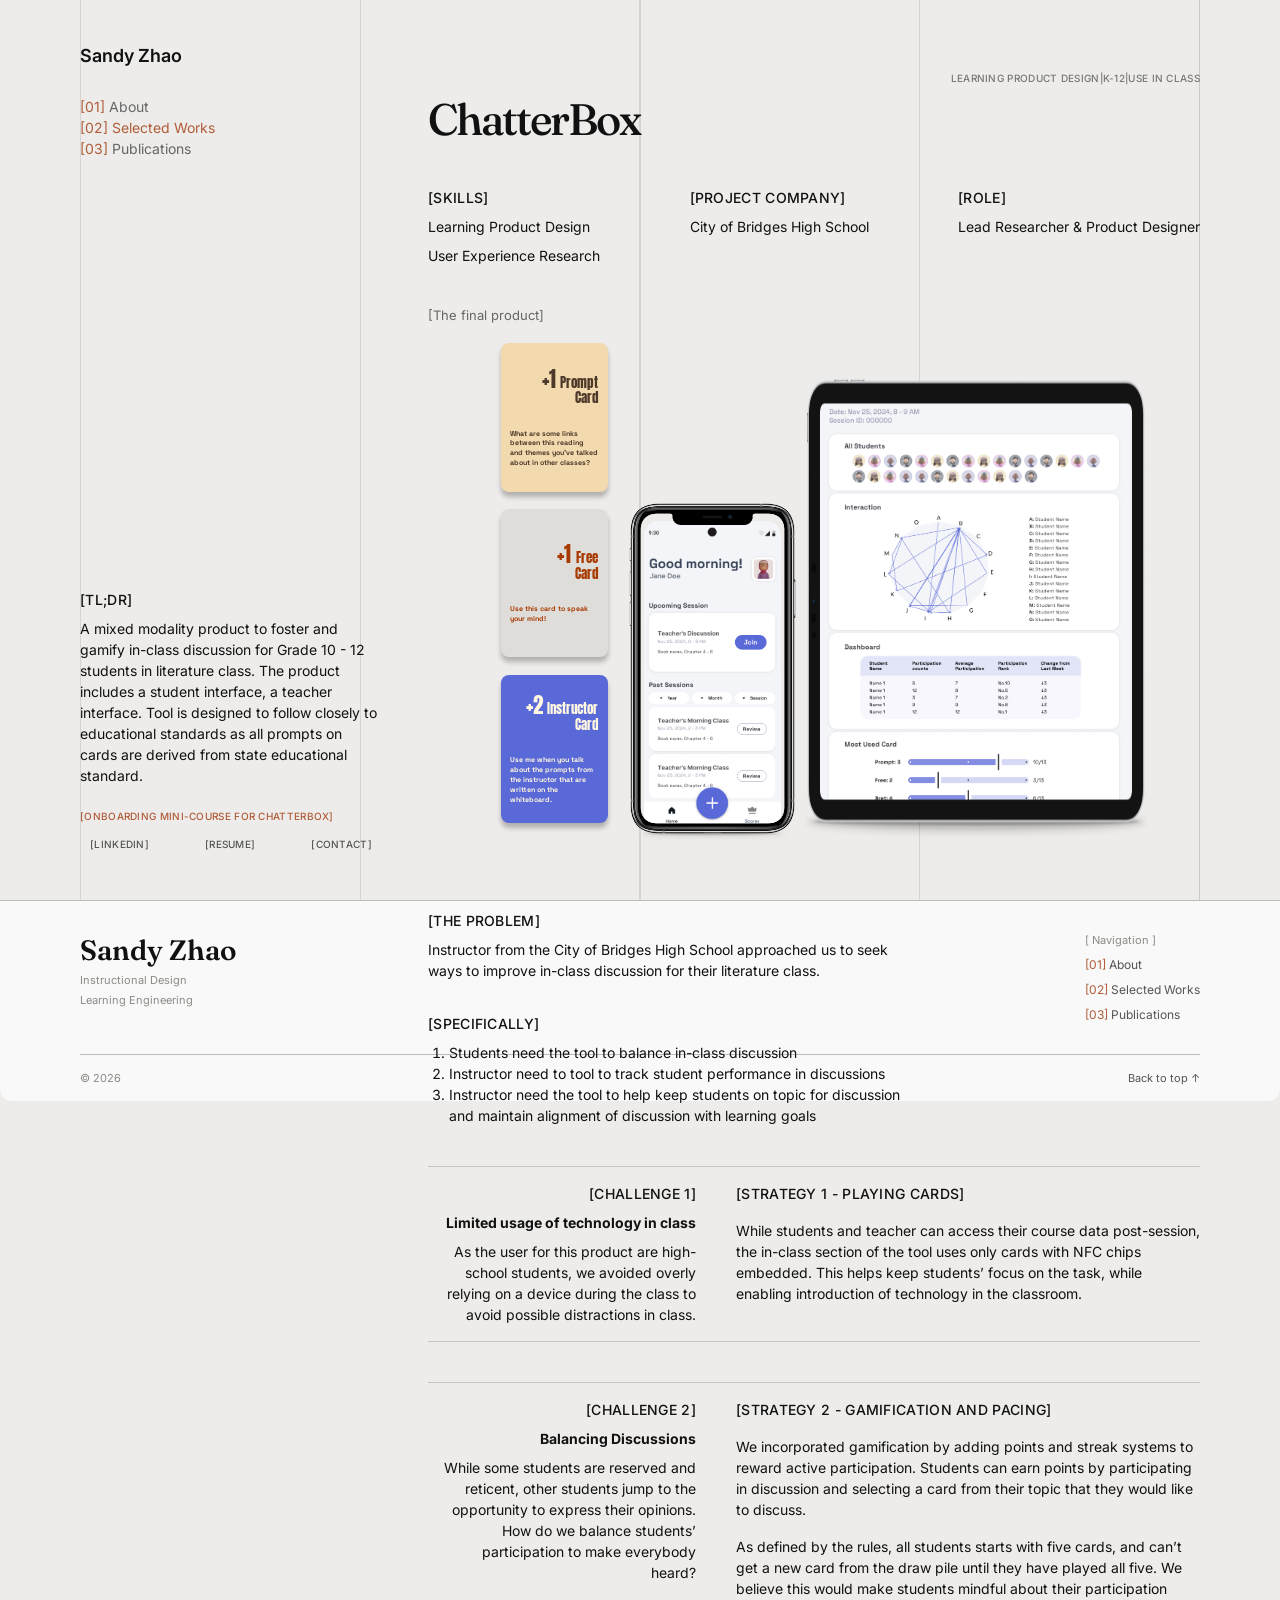
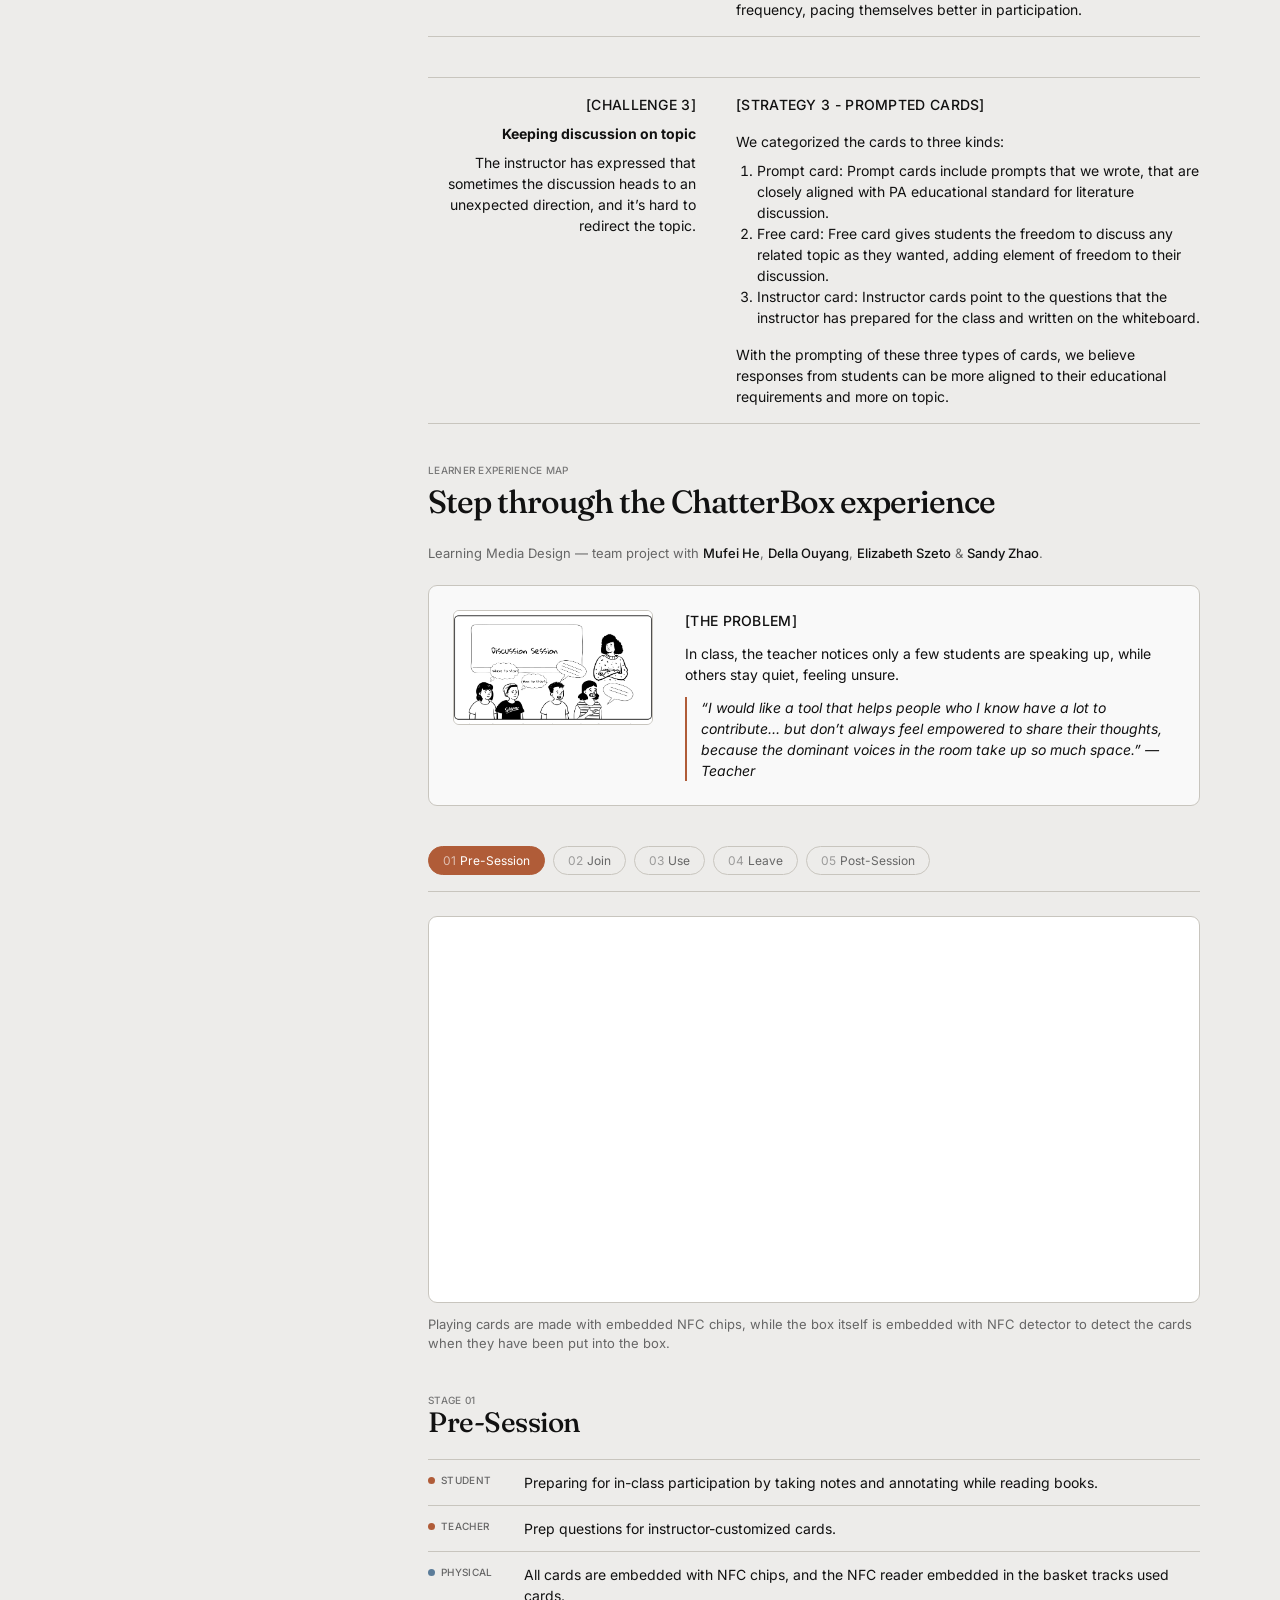
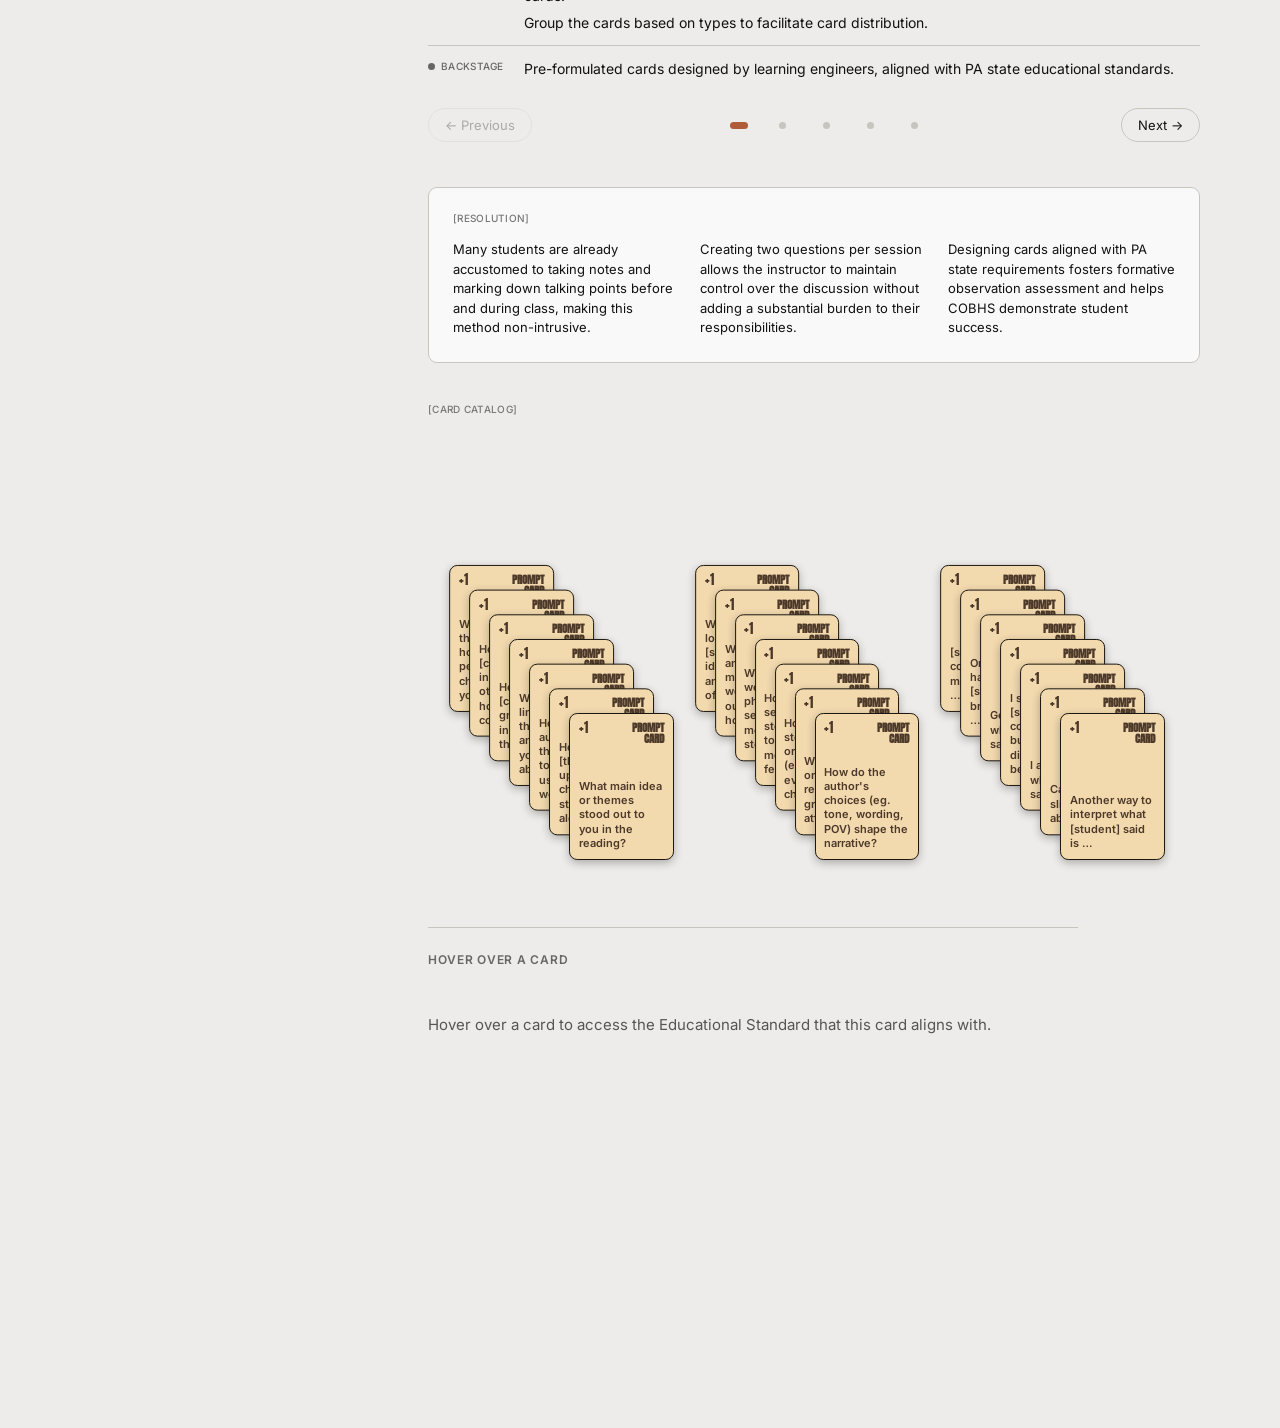
==== chatterbox.html @ 10c40eb4 "Add sticky reveal footer, before/after review tool compare, and interactive quiz cards Roll up this " ====
<!DOCTYPE html>
<html lang="en">
<head>
<meta charset="UTF-8">
<meta name="viewport" content="width=device-width, initial-scale=1.0">
<title>ChatterBox — Sandy Zhao</title>
<meta name="description" content="Case study: a mixed modality product to foster and gamify in-class discussion for Grade 10-12 literature students.">
<link rel="preconnect" href="https://fonts.googleapis.com">
<link rel="preconnect" href="https://fonts.gstatic.com" crossorigin>
<link href="https://fonts.googleapis.com/css2?family=Anton&family=Fraunces:opsz,wght@9..144,400;9..144,500;9..144,600&family=Inter:wght@400;500;600;700&family=Space+Grotesk:wght@400;700&display=swap" rel="stylesheet">
<link rel="stylesheet" href="styles.css">
</head>
<body>

<div class="grid-lines" aria-hidden="true"></div>

<div class="page">

  <aside class="sidebar">
    <div class="sidebar-top">
      <p class="name"><a href="index.html" style="color:inherit;">Sandy Zhao</a></p>

      <nav class="side-nav" aria-label="Section navigation">
        <a href="index.html#about"><span class="idx">[01]</span> About</a>
        <a href="index.html#work" class="active"><span class="idx">[02]</span> Selected Works</a>
        <a href="index.html#publications"><span class="idx">[03]</span> Publications</a>
      </nav>
    </div>

    <div class="sidebar-placeholder" aria-hidden="true"></div>

    <div class="sidebar-brief">
      <div class="tldr">
        <p class="micro-label">[TL;DR]</p>
        <p>A mixed modality product to foster and gamify in-class discussion for Grade 10 - 12 students in literature class. The product includes a student interface, a teacher interface. Tool is designed to follow closely to educational standards as all prompts on cards are derived from state educational standard.</p>
      </div>

      <a class="mini-course-link" href="#">[Onboarding Mini-Course for ChatterBox]</a>

      <div class="preview-links">
        <a href="#" target="_blank" rel="noopener">[LinkedIn]</a>
        <a href="#" target="_blank" rel="noopener">[Resume]</a>
        <a href="mailto:sandyzhao.work@gmail.com">[Contact]</a>
      </div>
    </div>
  </aside>

  <main class="content">

    <div class="case-title-block">
      <p class="case-eyebrow">Learning Product Design|K-12|Use in class</p>
      <h1 class="case-title">ChatterBox</h1>
    </div>

    <div class="case-meta-row">
      <div class="case-meta-item">
        <p class="micro-label">[Skills]</p>
        <p>Learning Product Design</p>
        <p>User Experience Research</p>
      </div>
      <div class="case-meta-item">
        <p class="micro-label">[Project Company]</p>
        <p>City of Bridges High School</p>
      </div>
      <div class="case-meta-item">
        <p class="micro-label">[Role]</p>
        <p>Lead Researcher &amp; Product Designer</p>
      </div>
    </div>

    <div class="glance">
      <p class="glance-label cb-final-label">[The final product]</p>

      <div class="cb-showcase">
        <div class="cb-card prompt">
          <div class="cb-card-head">
            <span class="cb-card-plus">+1</span>
            <span class="cb-card-label">Prompt<br>Card</span>
          </div>
          <p class="cb-card-body">What are some links between this reading and themes you&rsquo;ve talked about in other classes?</p>
        </div>

        <div class="cb-card free">
          <div class="cb-card-head">
            <span class="cb-card-plus">+1</span>
            <span class="cb-card-label">Free<br>Card</span>
          </div>
          <p class="cb-card-body">Use this card to speak your mind!</p>
        </div>

        <div class="cb-device cb-phone">
          <div class="cb-screen">
            <img src="assets/chatterbox/phone-screen.png" alt="ChatterBox student app screen showing a good morning greeting, an upcoming session card, and past sessions.">
          </div>
          <img class="cb-frame" src="assets/chatterbox/phone-frame.png" alt="">
        </div>

        <div class="cb-device cb-ipad">
          <div class="cb-screen">
            <img src="assets/chatterbox/ipad-screen.png" alt="ChatterBox teacher dashboard showing a discussion session with student interaction graph and participation table.">
          </div>
          <img class="cb-frame" src="assets/chatterbox/ipad-frame.png" alt="">
        </div>

        <div class="cb-card instructor">
          <div class="cb-card-head">
            <span class="cb-card-plus">+2</span>
            <span class="cb-card-label">Instructor<br>Card</span>
          </div>
          <p class="cb-card-body">Use me when you talk about the prompts from the instructor that are written on the whiteboard.</p>
        </div>
      </div>
    </div>

    <div class="cb-problem-row">
      <div class="cb-problem-col">
        <p class="micro-label">[The Problem]</p>
        <p>Instructor from the City of Bridges High School approached us to seek ways to improve in-class discussion for their literature class.</p>
      </div>
      <div class="cb-problem-col">
        <p class="micro-label">[Specifically]</p>
        <ol>
          <li>Students need the tool to balance in-class discussion</li>
          <li>Instructor need to tool to track student performance in discussions</li>
          <li>Instructor need the tool to help keep students on topic for discussion and maintain alignment of discussion with learning goals</li>
        </ol>
      </div>
    </div>

    <div class="cb-row">
      <div class="challenge-col">
        <p class="micro-label">[Challenge 1]</p>
        <p><strong>Limited usage of technology in class</strong></p>
        <p>As the user for this product are high-school students, we avoided overly relying on a device during the class to avoid possible distractions in class.</p>
      </div>
      <div class="strategy-col">
        <p class="micro-label">[Strategy 1 - Playing Cards]</p>
        <p>While students and teacher can access their course data post-session, the in-class section of the tool uses only cards with NFC chips embedded. This helps keep students&rsquo; focus on the task, while enabling introduction of technology in the classroom.</p>
      </div>
    </div>

    <div class="cb-row">
      <div class="challenge-col">
        <p class="micro-label">[Challenge 2]</p>
        <p><strong>Balancing Discussions</strong></p>
        <p>While some students are reserved and reticent, other students jump to the opportunity to express their opinions. How do we balance students&rsquo; participation to make everybody heard?</p>
      </div>
      <div class="strategy-col">
        <p class="micro-label">[Strategy 2 - Gamification and Pacing]</p>
        <p>We incorporated gamification by adding points and streak systems to reward active participation. Students can earn points by participating in discussion and selecting a card from their topic that they would like to discuss.</p>
        <p>As defined by the rules, all students starts with five cards, and can&rsquo;t get a new card from the draw pile until they have played all five. We believe this would make students mindful about their participation frequency, pacing themselves better in participation.</p>
      </div>
    </div>

    <div class="cb-row">
      <div class="challenge-col">
        <p class="micro-label">[Challenge 3]</p>
        <p><strong>Keeping discussion on topic</strong></p>
        <p>The instructor has expressed that sometimes the discussion heads to an unexpected direction, and it&rsquo;s hard to redirect the topic.</p>
      </div>
      <div class="strategy-col">
        <p class="micro-label">[Strategy 3 - Prompted cards]</p>
        <p>We categorized the cards to three kinds:</p>
        <ol style="margin:0 0 8px; padding:0; list-style:decimal; font-size:14px; line-height:1.5;">
          <li style="margin-left:21px;">Prompt card: Prompt cards include prompts that we wrote, that are closely aligned with PA educational standard for literature discussion.</li>
          <li style="margin-left:21px;">Free card: Free card gives students the freedom to discuss any related topic as they wanted, adding element of freedom to their discussion.</li>
          <li style="margin-left:21px;">Instructor card: Instructor cards point to the questions that the instructor has prepared for the class and written on the whiteboard.</li>
        </ol>
        <p>With the prompting of these three types of cards, we believe responses from students can be more aligned to their educational requirements and more on topic.</p>
      </div>
    </div>

    <div class="xm-section">
      <div class="xm-intro">
        <div>
          <p class="xm-scene-eyebrow">Learner Experience Map</p>
          <h2 style="margin:8px 0 0; font-family:'Fraunces', Georgia, serif; font-weight:500; font-size:32px; line-height:1.15; letter-spacing:-1px; color:var(--text-primary);">Step through the ChatterBox experience</h2>
        </div>
        <p class="xm-credit">Learning Media Design &mdash; team project with <strong>Mufei He</strong>, <strong>Della Ouyang</strong>, <strong>Elizabeth Szeto</strong> &amp; <strong>Sandy Zhao</strong>.</p>

        <div class="xm-problem">
          <img src="assets/chatterbox/experience-map/problem.png" alt="Sketch of a discussion session with three students, one quiet while two others talk over each other.">
          <div class="xm-problem-text">
            <p class="xm-scene-eyebrow">[The Problem]</p>
            <p>In class, the teacher notices only a few students are speaking up, while others stay quiet, feeling unsure.</p>
            <p class="xm-problem-quote">&ldquo;I would like a tool that helps people who I know have a lot to contribute&hellip; but don&rsquo;t always feel empowered to share their thoughts, because the dominant voices in the room take up so much space.&rdquo; &mdash; Teacher</p>
          </div>
        </div>
      </div>

      <div class="xm-stepper">
        <nav class="xm-stages" aria-label="Experience stages">
          <button type="button" class="xm-stage-btn active" data-target="pre-session"><span class="n">01</span>Pre-Session</button>
          <button type="button" class="xm-stage-btn" data-target="join"><span class="n">02</span>Join</button>
          <button type="button" class="xm-stage-btn" data-target="use"><span class="n">03</span>Use</button>
          <button type="button" class="xm-stage-btn" data-target="leave"><span class="n">04</span>Leave</button>
          <button type="button" class="xm-stage-btn" data-target="post-session"><span class="n">05</span>Post-Session</button>
        </nav>

        <div class="xm-scene-wrap">

          <!-- 01 Pre-Session -->
          <div class="xm-scene active" data-scene="pre-session">
            <div class="xm-scene-media">
              <video class="xm-video-sequence" width="1280" height="720" autoplay muted playsinline aria-label="Animation of the ChatterBox game box opening, followed by chips being placed on a card." data-sources="assets/chatterbox/game-box.mp4,assets/chatterbox/card-chips.mp4"></video>
              <p class="xm-scene-caption">Playing cards are made with embedded NFC chips, while the box itself is embedded with NFC detector to detect the cards when they have been put into the box.</p>
            </div>
            <div class="xm-scene-body">
              <div>
                <p class="xm-scene-eyebrow">Stage 01</p>
                <h2 class="xm-scene-title">Pre-Session</h2>
              </div>
              <div class="xm-lanes">
                <div class="xm-lane" data-lane="student">
                  <div class="xm-lane-tag"><span class="xm-lane-dot"></span><span>Student</span></div>
                  <div class="xm-lane-items"><p>Preparing for in-class participation by taking notes and annotating while reading books.</p></div>
                </div>
                <div class="xm-lane" data-lane="teacher">
                  <div class="xm-lane-tag"><span class="xm-lane-dot"></span><span>Teacher</span></div>
                  <div class="xm-lane-items"><p>Prep questions for instructor-customized cards.</p></div>
                </div>
                <div class="xm-lane" data-lane="physical">
                  <div class="xm-lane-tag"><span class="xm-lane-dot"></span><span>Physical</span></div>
                  <div class="xm-lane-items">
                    <p>All cards are embedded with NFC chips, and the NFC reader embedded in the basket tracks used cards.</p>
                    <p>Group the cards based on types to facilitate card distribution.</p>
                  </div>
                </div>
                <div class="xm-lane" data-lane="backstage">
                  <div class="xm-lane-tag"><span class="xm-lane-dot"></span><span>Backstage</span></div>
                  <div class="xm-lane-items"><p>Pre-formulated cards designed by learning engineers, aligned with PA state educational standards.</p></div>
                </div>
              </div>
            </div>
          </div>

          <!-- 02 Join -->
          <div class="xm-scene" data-scene="join">
            <div class="xm-scene-media">
              <video src="assets/chatterbox/phone-scan-2.mp4" width="1280" height="720" autoplay loop muted playsinline aria-label="A student scanning a QR code on their phone to claim a ChatterBox card."></video>
              <p class="xm-scene-caption">Students pick cards based on their interests.</p>
            </div>
            <div class="xm-scene-body">
              <div>
                <p class="xm-scene-eyebrow">Stage 02 &middot; During Session</p>
                <h2 class="xm-scene-title">Join</h2>
              </div>
              <div class="xm-lanes">
                <div class="xm-lane" data-lane="student">
                  <div class="xm-lane-tag"><span class="xm-lane-dot"></span><span>Student</span></div>
                  <div class="xm-lane-items">
                    <p>Students pick 5 cards based on preference + system recommendation.</p>
                    <p>Students scan QR codes to claim cards.</p>
                  </div>
                </div>
                <div class="xm-lane" data-lane="teacher">
                  <div class="xm-lane-tag"><span class="xm-lane-dot"></span><span>Teacher</span></div>
                  <div class="xm-lane-items"><p>Write out questions on the whiteboard.</p></div>
                </div>
                <div class="xm-lane" data-lane="physical">
                  <div class="xm-lane-tag"><span class="xm-lane-dot"></span><span>Physical</span></div>
                  <div class="xm-lane-items">
                    <p>Cards are linked with student profiles.</p>
                    <p>Questions displayed on the whiteboard.</p>
                  </div>
                </div>
                <div class="xm-lane" data-lane="digital">
                  <div class="xm-lane-tag"><span class="xm-lane-dot"></span><span>Digital</span></div>
                  <div class="xm-lane-items"><p>Students log into the system via the app.</p></div>
                </div>
                <div class="xm-lane" data-lane="backstage">
                  <div class="xm-lane-tag"><span class="xm-lane-dot"></span><span>Backstage</span></div>
                  <div class="xm-lane-items"><p>Match students with question cards to prepare for tracking students&rsquo; progress.</p></div>
                </div>
              </div>
            </div>
          </div>

          <!-- 03 Use -->
          <div class="xm-scene" data-scene="use">
            <div class="xm-scene-media">
              <video class="xm-video-sequence" width="1280" height="720" autoplay muted playsinline aria-label="Players holding ChatterBox cards, then a student drawing a new card from the deck." data-sources="assets/chatterbox/player-hands.mp4,assets/chatterbox/draw-card.mp4"></video>
              <p class="xm-scene-caption">Students use the cards to actively participate in discussions, sharing their ideas and engaging with classmates in meaningful conversation.</p>
            </div>
            <div class="xm-scene-body">
              <div>
                <p class="xm-scene-eyebrow">Stage 03 &middot; During Session</p>
                <h2 class="xm-scene-title">Use</h2>
              </div>
              <div class="xm-lanes">
                <div class="xm-lane" data-lane="student">
                  <div class="xm-lane-tag"><span class="xm-lane-dot"></span><span>Student</span></div>
                  <div class="xm-lane-items"><p>Students participate, responding to the prompts and questions.</p></div>
                </div>
                <div class="xm-lane" data-lane="teacher">
                  <div class="xm-lane-tag"><span class="xm-lane-dot"></span><span>Teacher</span></div>
                  <div class="xm-lane-items">
                    <p>Track participation through visual hint of card.</p>
                    <p>Pace discussion by stopping card redraw for short periods of time.</p>
                  </div>
                </div>
                <div class="xm-lane" data-lane="physical">
                  <div class="xm-lane-tag"><span class="xm-lane-dot"></span><span>Physical</span></div>
                  <div class="xm-lane-items">
                    <p>Card is discarded into basket after use.</p>
                    <p>Student&rsquo;s deck of cards is reduced by 1.</p>
                  </div>
                </div>
                <div class="xm-lane" data-lane="digital">
                  <div class="xm-lane-tag"><span class="xm-lane-dot"></span><span>Digital</span></div>
                  <div class="xm-lane-items"><p>Corresponding participation score added to student dashboard.</p></div>
                </div>
                <div class="xm-lane" data-lane="backstage">
                  <div class="xm-lane-tag"><span class="xm-lane-dot"></span><span>Backstage</span></div>
                  <div class="xm-lane-items"><p>NFC sensor detection tracks participation and grants points to recorded student actions.</p></div>
                </div>
              </div>
              <p class="xm-insight">&ldquo;And I was thinking about, how do I show them visually how much or how little they&rsquo;re talking?&rdquo; &mdash; Teacher. Shy students see an opportunity to participate through comparison with classmates; active students stay mindful of their own pace.</p>
            </div>
          </div>

          <!-- 04 Leave -->
          <div class="xm-scene" data-scene="leave">
            <div class="xm-scene-media">
              <video src="assets/chatterbox/unused-cards-drop.mp4" width="1280" height="720" autoplay loop muted playsinline aria-label="A student dropping unused ChatterBox cards into the NFC-reader-embedded basket."></video>
              <p class="xm-scene-caption">After using a card, students drop it into the NFC-reader-embedded basket to earn points toward their profile, where they can track participation progress.</p>
            </div>
            <div class="xm-scene-body">
              <div>
                <p class="xm-scene-eyebrow">Stage 04 &middot; During Session</p>
                <h2 class="xm-scene-title">Leave</h2>
              </div>
              <div class="xm-lanes">
                <div class="xm-lane" data-lane="student">
                  <div class="xm-lane-tag"><span class="xm-lane-dot"></span><span>Student</span></div>
                  <div class="xm-lane-items"><p>Discard unused cards into the card return box.</p></div>
                </div>
                <div class="xm-lane" data-lane="teacher">
                  <div class="xm-lane-tag"><span class="xm-lane-dot"></span><span>Teacher</span></div>
                  <div class="xm-lane-items"><p>Conclude the discussion session on the app once class ends.</p></div>
                </div>
                <div class="xm-lane" data-lane="physical">
                  <div class="xm-lane-tag"><span class="xm-lane-dot"></span><span>Physical</span></div>
                  <div class="xm-lane-items"><p>Students discard unused cards into the empty basket for card re-use.</p></div>
                </div>
                <div class="xm-lane" data-lane="backstage">
                  <div class="xm-lane-tag"><span class="xm-lane-dot"></span><span>Backstage</span></div>
                  <div class="xm-lane-items"><p>System automatically detaches the card&ndash;student link after the session.</p></div>
                </div>
              </div>
            </div>
          </div>

          <!-- 05 Post-Session -->
          <div class="xm-scene" data-scene="post-session">
            <div class="xm-scene-media">
              <video class="xm-portrait-video" src="assets/chatterbox/app-screens-transition.mp4" width="370" height="760" autoplay loop muted playsinline aria-label="Transition between the ChatterBox app's post-session report screens."></video>
              <p class="xm-scene-caption">After class, the teacher reviews the post-session report to get an overview of the discussion and check student participation levels.</p>
            </div>
            <div class="xm-scene-body">
              <div>
                <p class="xm-scene-eyebrow">Stage 05</p>
                <h2 class="xm-scene-title">Post-Session</h2>
              </div>
              <div class="xm-lanes">
                <div class="xm-lane" data-lane="student">
                  <div class="xm-lane-tag"><span class="xm-lane-dot"></span><span>Student</span></div>
                  <div class="xm-lane-items">
                    <p>View the growth dashboard and become motivated to participate more.</p>
                    <p>View their most-used cards to reflect on how they approach literature.</p>
                  </div>
                </div>
                <div class="xm-lane" data-lane="teacher">
                  <div class="xm-lane-tag"><span class="xm-lane-dot"></span><span>Teacher</span></div>
                  <div class="xm-lane-items">
                    <p>Assess student participation levels on the growth board.</p>
                    <p>Monitor the participation map for participation trends and interaction.</p>
                    <p>Track card popularity and alignment with educational goals for maximum pedagogical effectiveness.</p>
                  </div>
                </div>
                <div class="xm-lane" data-lane="digital">
                  <div class="xm-lane-tag"><span class="xm-lane-dot"></span><span>Digital</span></div>
                  <div class="xm-lane-items">
                    <p>Display growth dashboard for individual participation performance.</p>
                    <p>Display participation map and density.</p>
                    <p>Display card-focused analysis to inform instruction and questioning strategies.</p>
                  </div>
                </div>
                <div class="xm-lane" data-lane="backstage">
                  <div class="xm-lane-tag"><span class="xm-lane-dot"></span><span>Backstage</span></div>
                  <div class="xm-lane-items">
                    <p>Calculate each student&rsquo;s gathered points to display on the growth board.</p>
                    <p>Track order of students&rsquo; participation from the order cards were discarded into the basket.</p>
                    <p>Track the most-used cards.</p>
                  </div>
                </div>
              </div>
              <p class="xm-insight">&ldquo;Monitor topics to conduct formative assessment and align student skills development with PA state educational requirements.&rdquo;</p>
            </div>
          </div>

        </div>

        <div class="xm-controls">
          <button type="button" class="xm-nav-btn" id="xm-prev">&larr; Previous</button>
          <div class="xm-dots" id="xm-dots"></div>
          <button type="button" class="xm-nav-btn" id="xm-next">Next &rarr;</button>
        </div>
      </div>

      <div class="xm-resolution">
        <p class="xm-scene-eyebrow">[Resolution]</p>
        <div class="xm-resolution-grid">
          <p>Many students are already accustomed to taking notes and marking down talking points before and during class, making this method non-intrusive.</p>
          <p>Creating two questions per session allows the instructor to maintain control over the discussion without adding a substantial burden to their responsibilities.</p>
          <p>Designing cards aligned with PA state requirements fosters formative observation assessment and helps COBHS demonstrate student success.</p>
        </div>
      </div>
    </div>

    <div class="cc-section">
      <p class="micro-label">[Card Catalog]</p>
      <div class="pf-wrap">
        <div class="pf-stage-shell">
          <div class="pf-stage" id="pf-stage"></div>
        </div>
        <div class="pf-detail" aria-live="polite" aria-atomic="true">
          <p class="pf-detail-label" id="pf-detail-label">Hover over a card</p>
          <p class="pf-detail-code" id="pf-detail-code">&nbsp;</p>
          <p class="pf-detail-text" id="pf-detail-text">Hover over a card to access the Educational Standard that this card aligns with.</p>
        </div>
      </div>
    </div>

  </main>

</div>

<footer class="site-footer" id="site-footer">
  <div class="footer-inner">
  <div class="footer-columns">
    <div class="footer-brand">
      <p class="footer-name">Sandy Zhao</p>
      <p class="footer-tagline">Instructional Design</p>
      <p class="footer-tagline">Learning Engineering</p>
    </div>
    <nav class="footer-nav" aria-label="Footer navigation">
      <span class="footer-nav-label">[ Navigation ]</span>
      <a href="index.html#about"><span class="idx">[01]</span> About</a>
      <a href="index.html#work"><span class="idx">[02]</span> Selected Works</a>
      <a href="index.html#publications"><span class="idx">[03]</span> Publications</a>
    </nav>
  </div>
  <div class="footer-bottom">
    <span class="copyright">&copy; 2026</span>
    <a class="back-to-top" href="#top" onclick="window.scrollTo({top:0,behavior:matchMedia('(prefers-reduced-motion: reduce)').matches?'auto':'smooth'});return false;">Back to top &uarr;</a>
  </div>
  </div>
</footer>

<script>
(function () {
  // Reveal the footer by tracking scroll position directly instead of
  // relying on position:sticky + a negative margin on its preceding
  // sibling -- that combination is known to make browsers miscompute the
  // sticky element's static position (it can render "stuck" from the very
  // top of the page). A fixed-position footer driven by a plain scroll
  // listener sidesteps that bug entirely and is fully predictable.
  if (window.matchMedia('(prefers-reduced-motion: reduce)').matches) return;

  var footer = document.getElementById('site-footer');
  if (!footer) return;

  var spacer = document.createElement('div');
  spacer.setAttribute('aria-hidden', 'true');
  footer.parentNode.insertBefore(spacer, footer);
  footer.classList.add('js-reveal');

  var ticking = false;

  function update() {
    ticking = false;
    var footerHeight = footer.offsetHeight;
    spacer.style.height = footerHeight + 'px';

    var maxScroll = document.documentElement.scrollHeight - window.innerHeight;
    var distanceFromBottom = maxScroll - window.scrollY;
    var revealProgress = 1 - Math.min(1, Math.max(0, distanceFromBottom / footerHeight));
    var hiddenPx = (1 - revealProgress) * footerHeight;
    footer.style.transform = 'translateY(' + hiddenPx + 'px)';
  }

  function requestUpdate() {
    if (!ticking) {
      ticking = true;
      requestAnimationFrame(update);
    }
  }

  update();
  window.addEventListener('scroll', requestUpdate, { passive: true });
  window.addEventListener('resize', requestUpdate);
  if (window.ResizeObserver) {
    // Watch the whole document body too, not just the footer -- async
    // media (video dimensions resolving after load) can change the
    // page's total scrollable height without firing a scroll event,
    // which would otherwise leave the reveal position stale.
    var ro = new ResizeObserver(requestUpdate);
    ro.observe(footer);
    ro.observe(document.body);
  }
})();
</script>

<script>
(function () {
  var prefersReducedMotion = window.matchMedia('(prefers-reduced-motion: reduce)').matches;

  if (prefersReducedMotion) {
    Array.prototype.slice.call(document.querySelectorAll('.xm-scene-media video')).forEach(function (v) {
      v.pause();
      v.removeAttribute('autoplay');
      v.removeAttribute('loop');
    });
  }

  Array.prototype.slice.call(document.querySelectorAll('.xm-video-sequence')).forEach(function (seqVideo) {
    var sources = seqVideo.getAttribute('data-sources').split(',');
    var seqIndex = 0;
    var playNext = function () {
      seqVideo.src = sources[seqIndex];
      seqIndex = (seqIndex + 1) % sources.length;
      if (prefersReducedMotion) return;
      seqVideo.play().catch(function () {});
    };
    seqVideo.addEventListener('ended', playNext);
    playNext();
  });

  var scenes = Array.prototype.slice.call(document.querySelectorAll('.xm-scene'));
  var stageBtns = Array.prototype.slice.call(document.querySelectorAll('.xm-stage-btn'));
  var dotsWrap = document.getElementById('xm-dots');
  var prevBtn = document.getElementById('xm-prev');
  var nextBtn = document.getElementById('xm-next');
  var sceneWrap = document.querySelector('.xm-scene-wrap');
  var current = 0;

  scenes.forEach(function (_, i) {
    var dot = document.createElement('button');
    dot.type = 'button';
    dot.setAttribute('aria-label', 'Go to stage ' + (i + 1));
    dotsWrap.appendChild(dot);
  });
  var dots = Array.prototype.slice.call(dotsWrap.children);

  var TRANSITION_MS = 220;
  var transitioning = false;
  var initialized = false;

  function updateChrome() {
    stageBtns.forEach(function (b, i) { b.classList.toggle('active', i === current); });
    dots.forEach(function (d, i) { d.classList.toggle('active', i === current); });
    prevBtn.disabled = current === 0;
    nextBtn.disabled = current === scenes.length - 1;
  }

  function show(index) {
    index = Math.max(0, Math.min(scenes.length - 1, index));

    if (!initialized) {
      initialized = true;
      current = index;
      scenes.forEach(function (s, i) { s.classList.toggle('active', i === current); });
      updateChrome();
      return;
    }

    if (index === current || transitioning) return;

    var direction = index > current ? 'forward' : 'backward';
    var oldScene = scenes[current];
    var newScene = scenes[index];
    transitioning = true;

    var oldHeight = oldScene.offsetHeight;

    newScene.classList.remove('xm-exit-left', 'xm-exit-right', 'xm-enter-left', 'xm-enter-right');
    newScene.classList.add('active');
    void newScene.offsetWidth;
    newScene.classList.add(direction === 'forward' ? 'xm-enter-right' : 'xm-enter-left');

    // Both scenes are position:absolute during the transition (old via
    // xm-exit-*, new via xm-enter-*), so neither drives xm-scene-wrap's
    // height on its own. Lock the wrap to the taller of the two so nothing
    // below the stepper jumps mid-slide, then release it back to auto once
    // the new scene has settled into normal flow.
    var newHeight = newScene.offsetHeight;
    sceneWrap.style.height = Math.max(oldHeight, newHeight) + 'px';

    oldScene.classList.remove('xm-enter-left', 'xm-enter-right');
    void oldScene.offsetWidth;
    oldScene.classList.add(direction === 'forward' ? 'xm-exit-left' : 'xm-exit-right');

    current = index;
    updateChrome();
    sceneWrap.scrollIntoView({ behavior: prefersReducedMotion ? 'auto' : 'smooth', block: 'nearest' });

    setTimeout(function () {
      oldScene.classList.remove('active', 'xm-exit-left', 'xm-exit-right');
      newScene.classList.remove('xm-enter-left', 'xm-enter-right');
      sceneWrap.style.height = '';
      transitioning = false;
    }, TRANSITION_MS);
  }

  stageBtns.forEach(function (btn, i) {
    btn.addEventListener('click', function () { show(i); });
  });
  dots.forEach(function (dot, i) {
    dot.addEventListener('click', function () { show(i); });
  });
  prevBtn.addEventListener('click', function () { show(current - 1); });
  nextBtn.addEventListener('click', function () { show(current + 1); });

  show(0);
})();

(function () {
  var COLUMNS = 3;
  var CARDS_PER_COLUMN = 7;

  var DISCUSSION_DESC =
    "Discussion Connectors are designed to make the discussion smoother while also presenting a less challenging prompt for students to speak up their mind.";

  var CARD_DATA = [
    { q: "What main idea or themes stood out to you in the reading?",
      label: "PA Educational Standard", code: "CC.1.3.9–10.A",
      desc: "Determine a theme or central idea of a text and analyze in detail its development over the course of the text, including how it emerges and is shaped and refined by specific details; provide an objective summary of the text." },
    { q: "How does [theme] pop up, grow, or change as the story goes along?",
      label: "PA Educational Standard", code: "CC.1.3.11–12.A",
      desc: "Determine and analyze the relationship between two or more themes or central ideas of a text, including the development and interaction of the themes; provide an objective summary of the text." },
    { q: "How does the author bring in themes or topics they've used in other works?",
      label: "PA Educational Standard", code: "CC.1.3.11–12.C",
      desc: "Analyze the impact of the author's choices regarding how to develop and relate elements of a story or drama." },
    { q: "What are some links between this reading and themes you've talked about in other classes?",
      label: "PA Educational Standard", code: "CC.1.3.9–10.G / CC.1.3.11–12.G",
      desc: "Analyze the representation of a subject or a key scene in two different artistic mediums, including what is emphasized or absent in each treatment. / Analyze multiple interpretations of a story, drama, or poem (e.g., recorded or live production of a play or recorded novel or poetry), evaluating how each version interprets the source text. (Include at least one play by Shakespeare and one play by an American dramatist.)" },
    { q: "How does [character] grow or change in this part of the story?",
      label: "PA Educational Standard", code: "CC.1.3.9–10.C",
      desc: "Analyze how complex characters develop over the course of a text, interact with other characters, and advance the plot or develop the theme." },
    { q: "How does [character] interact with others, and how does this connect to [specific theme]?",
      label: "PA Educational Standard", code: "CC.1.3.11–12.A / CC.1.3.9–10.C",
      desc: "Determine and analyze the relationship between two or more themes or central ideas of a text, including the development and interaction of the themes; provide an objective summary of the text. / Analyze how complex characters develop over the course of a text, interact with other characters, and advance the plot or develop the theme." },
    { q: "Who's telling the story, and how does their perspective change how you perceive what's going on?",
      label: "PA Educational Standard", code: "CC.1.3.9–10.D",
      desc: "Determine the point of view of the text and analyze the impact the point of view has on the meaning of the text." },
    { q: "How do the author's choices (eg. tone, wording, POV) shape the narrative?",
      label: "PA Educational Standard", code: "CC.1.3.11–12.D",
      desc: "Evaluate how an author's point of view or purpose shapes the content and style of a text." },
    { q: "What's a quote or part of the reading that grabbed your attention?",
      label: "PA Educational Standard", code: "CC.1.3.9–10.F / CC.1.3.11–12.F",
      desc: "Analyze how words and phrases shape meaning and tone in texts. / Evaluate how words and phrases shape meaning and tone in texts." },
    { q: "How does the story organization (eg. order of events, pace) change the tone or mood?",
      label: "PA Educational Standard", code: "CC.1.3.9–10.E / CC.1.3.11–12.E",
      desc: "Analyze how an author's choices concerning how to structure a text, order events within it, and manipulate time create an effect. / Evaluate the structure of texts including how specific sentences, paragraphs, and larger portions of the texts relate to each other and the whole." },
    { q: "How does the setup of the story help you to get its message or feel its impact?",
      label: "PA Educational Standard", code: "CC.1.3.11–12.C",
      desc: "Analyze the impact of the author's choices regarding how to develop and relate elements of a story or drama." },
    { q: "What are some words or phrases that set the tone or meaning of the story?",
      label: "PA Educational Standard", code: "CC.1.3.9–10.F / CC.1.3.11–12.F",
      desc: "Analyze how words and phrases shape meaning and tone in texts. / Evaluate how words and phrases shape meaning and tone in texts." },
    { q: "Was there anything missing in this work that stood out to you, and how does leaving it out affect the story?",
      label: null, code: null, desc: null },
    { q: "What if we looked at [student]'s idea from another point of view?",
      label: "Discussion Connector", code: null, desc: DISCUSSION_DESC },
    { q: "Another way to interpret what [student] said is …",
      label: "Discussion Connector", code: null, desc: DISCUSSION_DESC },
    { q: "Can we pivot slightly and talk about …",
      label: "Discussion Connector", code: null, desc: DISCUSSION_DESC },
    { q: "I agree with what [student] said, …",
      label: "Discussion Connector", code: null, desc: DISCUSSION_DESC },
    { q: "I see where [student] is coming from, but I see it differently because …",
      label: "Discussion Connector", code: null, desc: DISCUSSION_DESC },
    { q: "Going off of what [student] said …",
      label: "Discussion Connector", code: null, desc: DISCUSSION_DESC },
    { q: "One question I had about what [student] brought up is …",
      label: "Discussion Connector", code: null, desc: DISCUSSION_DESC },
    { q: "[student]'s comment made me think about …",
      label: "Discussion Connector", code: null, desc: DISCUSSION_DESC }
  ];

  var stage = document.getElementById('pf-stage');
  if (!stage) return;

  var labelEl = document.getElementById('pf-detail-label');
  var codeEl = document.getElementById('pf-detail-code');
  var textEl = document.getElementById('pf-detail-text');

  var DEFAULT_LABEL = 'Hover over a card';
  var DEFAULT_TEXT = 'Hover over a card to access the Educational Standard that this card aligns with.';

  function showDetail(item) {
    labelEl.textContent = item.label || 'No standard mapped';
    codeEl.textContent = item.code || ' ';
    textEl.textContent = item.desc || "This prompt isn't mapped to a standard.";
  }

  function showDefault() {
    labelEl.textContent = DEFAULT_LABEL;
    codeEl.textContent = ' ';
    textEl.textContent = DEFAULT_TEXT;
  }

  for (var c = 0; c < COLUMNS; c++) {
    var fan = document.createElement('div');
    fan.className = 'pf-fan';

    var colData = CARD_DATA.slice(c * CARDS_PER_COLUMN, (c + 1) * CARDS_PER_COLUMN);
    colData.forEach(function (item, i) {
      var card = document.createElement('div');
      card.className = 'pf-card';
      card.tabIndex = 0;
      card.style.setProperty('--i', i);
      card.style.zIndex = CARDS_PER_COLUMN - i;
      card.innerHTML =
        '<div class="pf-card-top"><span class="pf-card-plus">+1</span>' +
        '<span class="pf-card-title">Prompt<br>Card</span></div>' +
        '<p class="pf-card-question"></p>';
      card.querySelector('.pf-card-question').textContent = item.q;
      card.addEventListener('mouseenter', function () { showDetail(item); });
      card.addEventListener('focus', function () { showDetail(item); });
      card.addEventListener('mouseleave', showDefault);
      card.addEventListener('blur', showDefault);
      // Touch has no hover/mouseleave equivalent, so route taps through
      // focus explicitly instead of relying on simulated-hover behavior,
      // which is inconsistent across mobile browsers and can leave a card
      // stuck in its lifted state with no way to dismiss it.
      card.addEventListener('pointerdown', function (e) {
        if (e.pointerType === 'touch' || e.pointerType === 'pen') {
          card.focus();
        }
      });
      fan.appendChild(card);
    });
    stage.appendChild(fan);
  }

  // Base geometry (px, at --pf-scale: 1): padLeft 240 + 3 cards * 178
  // + 2 gaps * 240 + padRight 60. Scale everything uniformly so the
  // stage's rendered width exactly fills the section, matching the
  // Learner Experience Map section above it.
  var BASE_STAGE_WIDTH = 1314;
  var wrap = document.querySelector('.pf-wrap');
  var shell = document.querySelector('.pf-stage-shell');

  function applyScale() {
    if (!wrap || !shell) return;
    var scale = shell.clientWidth / BASE_STAGE_WIDTH;
    scale = Math.max(0.4, Math.min(1.2, scale));
    wrap.style.setProperty('--pf-scale', scale);
  }

  applyScale();

  var pfResizeTimer;
  window.addEventListener('resize', function () {
    clearTimeout(pfResizeTimer);
    pfResizeTimer = setTimeout(applyScale, 150);
  });
})();
</script>

</body>
</html>
---- styles.css ----
:root {
  --bg: #edecea;
  --text-primary: #111111;
  --text-secondary: #666666;
  --text-muted: #555555;
  --text-meta: #777777;
  --accent: #b05c38;
  --accent-dark: #7a3e25;
  --border: #c8c5be;
  --card-bg: #f9f9f9;
  --track-fill: #4a917f;
  --footer-muted: #8c8a85;
  --sidebar-width: 302px;
  --gutter: 80px;
}

* {
  box-sizing: border-box;
}

@media (prefers-reduced-motion: no-preference) {
  html {
    scroll-behavior: smooth;
  }
}

body {
  margin: 0;
  background: var(--bg);
  color: var(--text-primary);
  font-family: "Inter", system-ui, sans-serif;
  -webkit-font-smoothing: antialiased;
}

a {
  color: inherit;
  text-decoration: none;
}

a:focus-visible,
button:focus-visible {
  outline: 2px solid var(--accent);
  outline-offset: 2px;
}

/* Decorative background grid, matches the Figma "Lines" layer */
.grid-lines {
  position: fixed;
  inset: 0;
  pointer-events: none;
  z-index: 0;
  background-image: repeating-linear-gradient(
    to right,
    rgba(0, 0, 0, 0.1) 0,
    rgba(0, 0, 0, 0.1) 1px,
    transparent 1px,
    transparent 25%
  );
  border-right: 1px solid rgba(0, 0, 0, 0.04);
  max-width: 1280px;
  margin: 0 auto;
  left: var(--gutter);
  right: var(--gutter);
}

.page {
  position: relative;
  z-index: 1;
  max-width: 1440px;
  margin: 0 auto;
  padding: 40px var(--gutter) 80px;
  display: flex;
  gap: 46px;
  align-items: flex-start;
}

/* ---------- Sidebar ---------- */

.sidebar {
  position: sticky;
  top: 40px;
  width: var(--sidebar-width);
  flex-shrink: 0;
  display: flex;
  flex-direction: column;
  gap: 24px;
  height: calc(100vh - 80px);
  min-height: 620px;
}

.sidebar-top {
  display: flex;
  flex-direction: column;
  gap: 24px;
}

.name {
  margin: 0;
  font-weight: 600;
  font-size: 18px;
  line-height: 32px;
  color: var(--text-primary);
}

.side-nav {
  display: flex;
  flex-direction: column;
  font-size: 14px;
  line-height: 1.5;
  color: var(--text-secondary);
  width: 270px;
  max-width: 100%;
}

.side-nav a {
  color: var(--text-secondary);
  transition: color 0.15s ease;
}

.side-nav a:hover {
  color: var(--text-primary);
}

.side-nav .idx {
  color: var(--accent);
}

.preview-card {
  flex: 1;
  min-height: 0;
  display: flex;
  flex-direction: column;
  justify-content: flex-end;
  gap: 10px;
}

.photo-frame {
  flex: none;
  width: 320px;
  max-width: 320px;
  margin-right: -18px;
  aspect-ratio: 1 / 1;
  border-radius: 4px;
  overflow: hidden;
  background: #e2e0dc;
  border: 1px solid var(--border);
}

.photo-frame img {
  width: 100%;
  height: 100%;
  object-fit: cover;
  display: block;
}

.photo-frame.empty {
  background-image: repeating-linear-gradient(
    135deg,
    rgba(0, 0, 0, 0.04) 0,
    rgba(0, 0, 0, 0.04) 1px,
    transparent 1px,
    transparent 10px
  );
}

.browser-chrome {
  height: 32px;
  display: flex;
  align-items: center;
  gap: 6px;
  padding: 0 10px;
}

.browser-chrome .dot {
  width: 8px;
  height: 8px;
  border-radius: 50%;
  background: var(--border);
}

.preview-links {
  display: flex;
  align-items: center;
  justify-content: space-between;
  width: 100%;
  padding: 0 10px 10px;
  font-weight: 500;
  font-size: 10px;
  letter-spacing: 0.3px;
  text-transform: uppercase;
  color: var(--text-muted);
}

.preview-links a:hover {
  color: var(--text-primary);
}

/* ---------- Main content ---------- */

.content {
  flex: 1;
  min-width: 0;
  padding-top: 32px;
  display: flex;
  flex-direction: column;
  gap: 40px;
}

.annotation {
  margin: 0;
  text-align: right;
  font-weight: 500;
  font-size: 10px;
  letter-spacing: 0.3px;
  text-transform: uppercase;
  color: var(--text-meta);
}

.hero p {
  margin: 0;
  font-family: "Fraunces", Georgia, serif;
  font-optical-sizing: auto;
  font-weight: 500;
  font-size: 44px;
  line-height: 1.25;
  letter-spacing: -2px;
  color: var(--text-primary);
  max-width: 772px;
}

.group {
  display: flex;
  flex-direction: column;
  gap: 16px;
}

.group h2 {
  margin: 0;
  align-self: flex-end;
  font-weight: 500;
  font-size: 18px;
  line-height: 1.4;
  letter-spacing: 0.18px;
  color: var(--text-muted);
}

.table {
  display: flex;
  flex-direction: column;
  width: 100%;
}

.row {
  display: grid;
  grid-template-columns: 80px 1fr 160px 100px;
  align-items: center;
  column-gap: 16px;
  padding: 8px 16px;
  border-bottom: 1px solid var(--border);
  transition: background 0.15s ease;
}

.row:hover {
  background: rgba(0, 0, 0, 0.03);
}

.row .col {
  min-width: 0;
  padding: 6px;
}

.row .year {
  text-align: center;
  font-size: 13px;
  color: var(--text-muted);
  white-space: nowrap;
}

.row .title {
  overflow: hidden;
  font-size: 16px;
  color: var(--text-primary);
  white-space: nowrap;
  text-overflow: ellipsis;
}

.row .type {
  font-size: 13px;
  color: var(--text-secondary);
  white-space: nowrap;
  text-align: center;
}

.row .view {
  display: flex;
  align-items: center;
  justify-content: flex-end;
  gap: 6px;
  font-size: 13px;
  color: var(--accent);
  white-space: nowrap;
}

.link-icon {
  width: 15px;
  height: 15px;
  transition: transform 0.15s ease;
}

.row:hover .link-icon {
  transform: translateX(2px);
}

/* ---------- Responsive ---------- */

@media (max-width: 900px) {
  :root {
    --gutter: 24px;
  }

  .grid-lines {
    display: none;
  }

  .page {
    flex-direction: column;
    padding-top: 32px;
    gap: 40px;
  }

  .sidebar {
    position: static;
    width: 100%;
    height: auto;
    min-height: 0;
  }

  .preview-card {
    display: none;
  }

  .content {
    padding-top: 0;
  }

  .annotation {
    text-align: left;
  }

  .hero p {
    font-size: 30px;
    letter-spacing: -1px;
  }

  .group h2 {
    align-self: flex-start;
  }

  .row {
    grid-template-columns: 60px 1fr 100px;
  }

  .row .type {
    display: none;
  }
}

@media (max-width: 520px) {
  .hero p {
    font-size: 24px;
  }

  .row .title {
    overflow: visible;
    white-space: normal;
    text-overflow: clip;
  }
}

/* ---------- Case study page ---------- */

.side-nav a.active {
  color: var(--accent);
}

.sidebar-placeholder {
  height: 86px;
  width: 100%;
  flex-shrink: 0;
}

.sidebar-brief {
  display: flex;
  flex-direction: column;
  gap: 16px;
  flex: 1;
  min-height: 0;
  justify-content: flex-end;
}

.micro-label {
  margin: 0;
  font-weight: 500;
  font-size: 10px;
  letter-spacing: 0.3px;
  text-transform: uppercase;
  color: var(--text-meta);
}

.tldr p {
  margin: 0 0 8px;
  font-size: 14px;
  line-height: 1.5;
  color: var(--text-primary);
}

.tldr ol {
  margin: 0;
  padding: 0;
  list-style: decimal;
  font-size: 14px;
  line-height: 1.5;
  color: var(--text-primary);
}

.tldr li {
  margin-left: 21px;
}

.mini-course-link {
  font-weight: 500;
  font-size: 10px;
  letter-spacing: 0.3px;
  text-transform: uppercase;
  color: var(--accent);
}

.mini-course-link:hover {
  color: var(--accent-dark);
}

/* case hero meta row */

.case-title-block {
  display: flex;
  flex-direction: column;
  gap: 8px;
}

.case-eyebrow {
  margin: 0;
  text-align: right;
  font-weight: 500;
  font-size: 10px;
  letter-spacing: 0.3px;
  text-transform: uppercase;
  color: var(--text-meta);
}

.case-title {
  margin: 0;
  font-family: "Fraunces", Georgia, serif;
  font-optical-sizing: auto;
  font-weight: 500;
  font-size: 44px;
  line-height: 1.25;
  letter-spacing: -2px;
  color: var(--text-primary);
}

.case-meta-row {
  display: flex;
  justify-content: space-between;
  gap: 32px 48px;
  width: 100%;
  flex-wrap: wrap;
}

.case-meta-item {
  display: flex;
  flex-direction: column;
  gap: 8px;
}

.case-meta-item p {
  margin: 0;
  font-size: 14px;
  line-height: 1.5;
  color: var(--text-primary);
}

/* glance / scrubber */

.glance {
  display: flex;
  flex-direction: column;
  gap: 8px;
  width: 100%;
}

.glance-label {
  margin: 0;
  font-size: 13px;
  line-height: 1.4;
  color: var(--text-secondary);
}

.scrubber {
  display: flex;
  align-items: center;
  gap: 16px;
  background: var(--card-bg);
  border: 1px solid var(--border);
  border-radius: 9px;
  padding: 16px;
  min-height: 90px;
}

.scrubber-play {
  width: 0;
  height: 0;
  flex-shrink: 0;
  border-top: 9px solid transparent;
  border-bottom: 9px solid transparent;
  border-left: 13px solid #d9d9d9;
}

.scrubber-track-wrap {
  flex: 1;
  min-width: 0;
}

.scrubber-track {
  position: relative;
  height: 11px;
  border-radius: 9px;
  background: var(--bg);
}

.scrubber-fill {
  position: absolute;
  inset: 0;
  width: 48%;
  border-radius: 9px;
  background: var(--track-fill);
}

.scrubber-thumb {
  position: absolute;
  top: 50%;
  left: 48%;
  width: 15px;
  height: 15px;
  border-radius: 50%;
  background: #fff;
  border: 1px solid var(--border);
  transform: translate(-50%, -50%);
}

.scrubber-times {
  display: flex;
  justify-content: space-between;
  margin-top: 8px;
  font-size: 12px;
  color: var(--text-primary);
}

/* review + compliance cards */

.review-row {
  display: flex;
  gap: 16px;
  width: 100%;
  align-items: stretch;
  flex-wrap: wrap;
}

.review-card,
.compliance-card {
  display: flex;
  flex-direction: column;
  gap: 10px;
  border: 1px solid var(--border);
  border-radius: 9px;
  padding: 16px;
  min-height: 319px;
}

.review-card {
  flex: 1 1 489px;
  background: var(--bg);
  flex-direction: row;
  flex-wrap: wrap;
  gap: 16px;
}

.review-preview {
  flex: 1 1 259px;
  background: #fff;
  border: 1px solid var(--border);
  border-radius: 9px;
  min-height: 251px;
  display: flex;
  flex-direction: column;
  align-items: center;
  justify-content: center;
  gap: 12px;
  text-align: center;
  padding: 16px;
}

.review-preview img {
  width: 42px;
  height: 42px;
}

.review-preview p {
  margin: 0;
  font-weight: 500;
  font-size: 10px;
  letter-spacing: 0.3px;
  text-transform: uppercase;
  color: var(--text-secondary);
}

.review-notes {
  flex: 1 1 184px;
  background: var(--card-bg);
  border: 1px solid var(--border);
  border-radius: 9px;
  padding: 16px;
  display: flex;
  flex-direction: column;
  gap: 10px;
  min-height: 251px;
}

.review-notes .micro-label {
  color: var(--text-primary);
}

.notes-line {
  height: 14px;
  border-radius: 3px;
  background: #d9d9d9;
  width: 100%;
}

.notes-line.short {
  width: 70%;
}

.notes-placeholder {
  margin: 0;
  font-style: italic;
  font-weight: 500;
  font-size: 10px;
  letter-spacing: 0.3px;
  text-transform: uppercase;
  color: var(--text-primary);
}

.card-footer {
  display: flex;
  align-items: baseline;
  justify-content: space-between;
  width: 100%;
  font-weight: 500;
  font-size: 10px;
  letter-spacing: 0.3px;
  text-transform: uppercase;
  color: var(--text-primary);
  margin-top: auto;
}

.card-footer .value {
  font-weight: 400;
  font-size: 18px;
  letter-spacing: 0.18px;
  text-transform: none;
  color: var(--accent);
}

.compliance-card {
  flex: 1 1 300px;
  background: var(--card-bg);
}

.compliance-badge {
  display: flex;
  align-items: center;
  gap: 8px;
  background: var(--bg);
  border: 1px solid var(--border);
  border-radius: 9px;
  padding: 8px;
}

.compliance-badge p {
  margin: 0;
  font-weight: 500;
  font-size: 10px;
  letter-spacing: 0.3px;
  text-transform: uppercase;
  color: var(--text-primary);
}

.compliance-note {
  margin: 0;
  font-style: italic;
  font-weight: 500;
  font-size: 10px;
  letter-spacing: 0.3px;
  text-transform: uppercase;
  color: var(--text-primary);
  padding: 0 8px;
}

/* tiny avatar face, composited from Figma part-svgs */

.avatar-face {
  position: relative;
  width: 22px;
  height: 25.667px;
  flex-shrink: 0;
}

.avatar-face .part {
  position: absolute;
  display: block;
}

.avatar-face .part-inner {
  position: absolute;
  display: block;
}

.avatar-face img {
  display: block;
  width: 100%;
  height: 100%;
}

.avatar-head { inset: 14.48% 13.67% 0.8% 13.67%; }
.avatar-head .part-inner { inset: -1.04% -1.61% -20.2% -1.61%; }
.avatar-chin { inset: 66.47% 14.06% 0.32% 13.67%; }
.avatar-mouth { inset: 81.55% 41.02% 14.28% 42.19%; }
.avatar-eyes { inset: 50.42% 27.73% 38.11% 27.34%; }
.avatar-eyes .part-inner { inset: -19.64% -2.26% 0% -4%; }
.avatar-nose { inset: 58.77% 45.31% 24.23% 45.31%; }
.avatar-nose .part-inner { inset: 0% -5.47% -2.58% -4.01%; }
.avatar-hair { bottom: 39.39%; left: 50%; top: 0; width: 17.145px; transform: translateX(-50%); }
.avatar-ears { inset: 49.46% 0% 33.21% 0%; }
.avatar-ears .part-inner { inset: 0% -1.03% -6.3% -1.03%; }
.avatar-glasses { inset: 48.5% 10.94% 35.78% 10.16%; }
.avatar-glasses .part-inner { inset: -6.12% -0.34% -6.12% -0.33%; }

/* ---------- Review Tool Before/After ---------- */
/* Restyled to the site's own design system (Inter, monochrome text
   scale, --border/--card-bg/--bg, --accent/--track-fill) rather than
   the component spec's bespoke literal palette. The compliance/
   wellbeing/pedagogy categories still need to read as distinct, so
   they're mapped onto the two colors the site already uses for
   emphasis (--accent, --track-fill) plus a neutral third, instead of
   inventing new brand hues. */

.review-compare {
  --sp-sm: 8px;
  --sp-md: 16px;
  --sp-lg: 24px;
  --fs-xs: 0.625rem;
  --fs-sm: 0.75rem;
  --fw-medium: 500;
  --lh-normal: 1.4;
  --ls-wide: 0.06em;
  --dur-normal: 300ms;
  --ease-standard: cubic-bezier(0.4, 0, 0.2, 1);
  --rc-compliance: var(--accent);
  --rc-compliance-bg: #f3e7e1;
  --rc-wellbeing: var(--track-fill);
  --rc-wellbeing-bg: #e8f2ef;
  --rc-pedagogy: var(--text-primary);
  --rc-pedagogy-bg: var(--bg);
  display: flex;
  flex-direction: column;
  gap: var(--sp-md);
  width: 100%;
  font-family: "Inter", system-ui, sans-serif;
}

.review-compare-labels {
  display: flex;
  align-items: center;
  gap: 8px;
  font-size: var(--fs-sm);
  font-weight: var(--fw-medium);
}

.review-compare-label {
  color: var(--text-meta);
  transition: color var(--dur-normal) var(--ease-standard);
}

.review-compare-label.is-active {
  color: var(--text-primary);
}

.review-compare-label-arrow {
  color: var(--text-meta);
}

.review-compare-hint {
  margin-left: 8px;
  font-size: var(--fs-xs);
  color: var(--text-meta);
  letter-spacing: var(--ls-wide);
  text-transform: uppercase;
}

.review-compare-stage {
  position: relative;
  display: grid;
  cursor: default;
}

.review-compare-layer {
  grid-area: 1 / 1;
  display: flex;
  flex-direction: column;
  gap: var(--sp-md);
  min-width: 0;
}

.review-compare-layer--after {
  will-change: clip-path;
}

.review-compare-swipe-line {
  position: absolute;
  top: 0;
  bottom: 0;
  width: 2px;
  background: #ffffff;
  box-shadow: 0 0 0 1px rgba(17, 17, 17, 0.15), 0 2px 10px rgba(17, 17, 17, 0.25);
  translate: -50% 0;
  pointer-events: none;
  z-index: 2;
  border-radius: 1px;
}

.review-compare-timeline {
  display: flex;
  align-items: center;
  gap: var(--sp-sm);
  background: var(--card-bg);
  border: 1px solid var(--border);
  border-radius: 9px;
  padding: 16px;
  flex-shrink: 0;
}

.review-compare-play {
  flex-shrink: 0;
}

.review-compare-track-wrap {
  position: relative;
  flex: 1;
  padding-top: 34px;
}

.review-compare-tags {
  position: absolute;
  top: 0;
  left: 0;
  right: 0;
  height: 22px;
}

.review-compare-tag {
  position: absolute;
  transform: translateX(-50%);
  white-space: nowrap;
  font-size: 12px;
  padding: 2px 10px;
  border-radius: 9px;
  font-weight: var(--fw-medium);
}

.review-compare-tag-line {
  position: absolute;
  left: 50%;
  top: 100%;
  width: 1px;
  height: 12px;
  opacity: 0.6;
}

.review-compare-track {
  position: relative;
  height: 11px;
  background: var(--bg);
  border-radius: 9px;
}

.review-compare-track-fill {
  position: relative;
  height: 100%;
  background: var(--track-fill);
  border-radius: 9px;
  transition: width var(--dur-normal) var(--ease-standard);
}

.review-compare-playhead {
  position: absolute;
  right: -7px;
  top: 50%;
  translate: 0 -50%;
  width: 15px;
  height: 15px;
  border-radius: 50%;
  background: #ffffff;
  border: 2px solid var(--track-fill);
  box-shadow: 0 1px 3px rgba(0, 0, 0, 0.2);
}

.review-compare-times {
  display: flex;
  justify-content: space-between;
  font-size: 12px;
  color: var(--text-primary);
  margin-top: 6px;
}

.review-compare-panels {
  display: flex;
  flex: 1;
  gap: var(--sp-md);
  align-items: stretch;
}

.review-compare-panel {
  display: flex;
  flex-direction: column;
  gap: var(--sp-sm);
  border-radius: 9px;
  padding: 16px;
  min-height: 340px;
}

.review-compare-panel--left {
  background: var(--bg);
  border: 1px solid var(--border);
  flex: 0 0 53%;
}

.review-compare-panel--right {
  background: var(--card-bg);
  border: 1px solid var(--border);
  flex: 1;
}

.review-compare-panel-inner {
  flex: 1;
  min-height: 0;
}

.review-compare-panel-inner--split {
  display: flex;
  gap: var(--sp-sm);
  height: 100%;
}

.review-compare-preview {
  flex: 1;
  display: flex;
  flex-direction: column;
  align-items: center;
  justify-content: center;
  gap: 6px;
  background: #ffffff;
  border: 1px solid var(--border);
  border-radius: 9px;
  padding: 16px;
  text-align: center;
}

.review-compare-preview-icon {
  width: 28px;
  height: 28px;
  border-radius: 50%;
  border: 1.5px solid var(--text-meta);
  color: var(--text-meta);
  display: flex;
  align-items: center;
  justify-content: center;
  font-size: 14px;
  margin-bottom: 8px;
}

.review-compare-preview-text,
.review-compare-preview-subtext {
  font-size: 10px;
  letter-spacing: 0.3px;
  text-transform: uppercase;
  color: var(--text-secondary);
  font-weight: var(--fw-medium);
}

.review-compare-notes {
  width: 154px;
  flex-shrink: 0;
  display: flex;
  flex-direction: column;
  gap: 10px;
}

.review-compare-notes-label {
  font-size: 10px;
  letter-spacing: 0.3px;
  text-transform: uppercase;
  font-weight: var(--fw-medium);
  color: var(--text-primary);
}

.review-compare-notes-line {
  display: block;
  height: 14px;
  background: var(--border);
  border-radius: 3px;
}

.review-compare-notes-placeholder {
  font-size: 10px;
  letter-spacing: 0.3px;
  text-transform: uppercase;
  font-style: italic;
  font-weight: var(--fw-medium);
  color: var(--text-primary);
}

.review-compare-brief {
  background: #ffffff;
  border: 1px solid var(--border);
  border-radius: 9px;
  padding: 16px;
  display: flex;
  flex-direction: column;
  gap: 8px;
}

.review-compare-brief-header {
  display: flex;
  justify-content: space-between;
  align-items: center;
  font-size: 12px;
  font-weight: var(--fw-medium);
  color: var(--text-primary);
}

.review-compare-brief-badge {
  font-size: 9px;
  letter-spacing: 0.3px;
  text-transform: uppercase;
  color: var(--rc-pedagogy);
  background: var(--rc-pedagogy-bg);
  padding: 2px 8px;
  border-radius: 9px;
}

.review-compare-brief-meta {
  font-size: 11px;
  color: var(--text-secondary);
  margin: 0;
}

.review-compare-brief-text {
  font-size: 12px;
  line-height: var(--lh-normal);
  color: var(--text-primary);
  margin: 0;
}

.review-compare-brief-chart {
  position: relative;
  background: var(--bg);
  border-radius: 6px;
  padding: 8px;
}

.review-compare-brief-peak {
  position: absolute;
  top: 6px;
  right: 10px;
  font-size: 9px;
  color: var(--track-fill);
}

.review-compare-brief-findings {
  display: flex;
  flex-direction: column;
  gap: 6px;
  border-top: 1px solid var(--border);
  padding-top: 8px;
}

.review-compare-brief-findings-label {
  font-size: 9px;
  letter-spacing: 0.3px;
  text-transform: uppercase;
  color: var(--text-meta);
  margin-bottom: 2px;
}

.review-compare-finding {
  display: flex;
  align-items: center;
  gap: 8px;
  font-size: 11px;
}

.review-compare-finding-badge {
  font-size: 8px;
  letter-spacing: 0.3px;
  text-transform: uppercase;
  font-weight: var(--fw-medium);
  padding: 2px 6px;
  border-radius: 6px;
  flex-shrink: 0;
}

.review-compare-finding-label {
  flex: 1;
  color: var(--text-primary);
}

.review-compare-finding-time {
  color: var(--text-meta);
  flex-shrink: 0;
}

.review-compare-benefits {
  display: flex;
  flex-direction: column;
  gap: 8px;
}

.review-compare-benefit {
  border: 1px solid;
  border-radius: 9px;
  padding: 10px;
}

.review-compare-benefit-header {
  display: flex;
  align-items: center;
  gap: 8px;
  font-size: 10px;
  letter-spacing: 0.3px;
  text-transform: uppercase;
  font-weight: var(--fw-medium);
  margin-bottom: 4px;
}

.review-compare-benefit ul {
  margin: 0;
  padding-left: 15px;
  font-size: 10px;
  letter-spacing: 0.3px;
  text-transform: uppercase;
  font-weight: var(--fw-medium);
  line-height: 1.6;
}

.review-compare-avatar {
  width: 20px;
  height: auto;
  flex-shrink: 0;
}

.review-compare-limited {
  display: flex;
  align-items: flex-start;
  gap: 10px;
  background: var(--bg);
  border: 1px solid var(--border);
  border-radius: 9px;
  padding: 12px;
}

.review-compare-limited-title {
  font-size: 12px;
  font-weight: var(--fw-medium);
  color: var(--text-primary);
}

.review-compare-limited-subtext {
  font-size: 10px;
  letter-spacing: 0.3px;
  text-transform: uppercase;
  font-style: italic;
  color: var(--text-secondary);
  margin-top: 2px;
}

.review-compare-stat {
  display: flex;
  align-items: center;
  justify-content: space-between;
}

.review-compare-stat-label {
  font-size: 10px;
  letter-spacing: 0.3px;
  text-transform: uppercase;
  font-weight: var(--fw-medium);
  color: var(--text-primary);
}

.review-compare-stat-value {
  font-size: 18px;
  letter-spacing: 0.18px;
  font-weight: var(--fw-medium);
  transition: color var(--dur-normal) var(--ease-standard);
}

@media (max-width: 640px) {
  .review-compare-panels {
    flex-direction: column;
  }

  .review-compare-panel--left {
    flex-basis: auto;
  }

  .review-compare-panel-inner--split {
    flex-direction: column;
  }

  .review-compare-notes {
    width: auto;
  }
}

/* problem + data-focus panel */

.problem-row {
  display: flex;
  gap: 32px;
  justify-content: space-between;
  width: 100%;
  flex-wrap: wrap;
}

.problem-text {
  flex: 1 1 380px;
  max-width: 480px;
  display: flex;
  flex-direction: column;
  gap: 8px;
}

.problem-text p {
  margin: 0;
  font-size: 14px;
  line-height: 1.5;
  color: var(--text-primary);
}

.data-focus {
  flex: 1 1 380px;
  max-width: 480px;
  background: var(--bg);
  padding: 16px 0;
}

.data-focus-headers {
  display: grid;
  grid-template-columns: 1fr 1fr;
  gap: 24px;
  padding-bottom: 12px;
  border-bottom: 1px solid var(--border);
}

.data-focus-headers p {
  margin: 0;
  font-weight: 500;
  font-size: 10px;
  letter-spacing: 0.3px;
  text-transform: uppercase;
}

.data-focus-headers .current {
  color: var(--text-secondary);
}

.data-focus-headers .target {
  color: var(--accent-dark);
}

.data-focus-lists {
  display: grid;
  grid-template-columns: 1fr 1fr;
  gap: 24px;
  padding-top: 12px;
}

.data-focus-lists .current-list {
  border-right: 1px solid var(--border);
  padding-right: 24px;
}

.data-focus-lists ul {
  margin: 0;
  padding: 0;
  list-style: none;
  display: flex;
  flex-direction: column;
  gap: 2px;
  font-size: 14px;
  line-height: 1.5;
}

.data-focus-lists .current-list li {
  color: var(--border);
}

.data-focus-lists .target-list li {
  color: var(--text-secondary);
}

/* challenge / strategy rows */

.challenge-row {
  display: flex;
  gap: 32px;
  padding: 16px 0;
  border-top: 0.5px solid var(--border);
  border-bottom: 0.5px solid var(--border);
  width: 100%;
}

.challenge-col {
  flex: 0 0 313px;
  display: flex;
  flex-direction: column;
  gap: 8px;
  text-align: right;
  padding: 0 32px 0 16px;
}

.strategy-col {
  flex: 1 1 480px;
  display: flex;
  flex-direction: column;
  gap: 8px;
}

.challenge-col p,
.strategy-col p {
  margin: 0;
  font-size: 14px;
  line-height: 1.5;
  color: var(--text-primary);
}

.strategy-col p + p {
  margin-top: 8px;
}

/* solution highlights */

.solution-highlights {
  display: flex;
  flex-direction: column;
  gap: 8px;
  width: 100%;
}

.solution-highlights p {
  margin: 0 0 8px;
  font-size: 14px;
  line-height: 1.5;
  color: var(--text-primary);
}

.solution-highlights ol {
  margin: 0 0 8px;
  padding: 0;
  list-style: decimal;
  font-size: 14px;
  line-height: 1.5;
  color: var(--text-primary);
}

.solution-highlights li {
  margin-left: 21px;
}

/* video placeholder + floating badge */

.video-block {
  position: relative;
  width: 100%;
}

.video-block img {
  width: 100%;
  height: auto;
  display: block;
  border-radius: 4px;
}

.video-badge {
  display: inline-flex;
  align-self: center;
  margin: -20px auto 0;
  background: var(--text-secondary);
  color: var(--bg);
  font-weight: 500;
  font-size: 10px;
  letter-spacing: 0.3px;
  text-transform: uppercase;
  padding: 8px;
  position: relative;
  z-index: 1;
  width: fit-content;
}

.video-badge-wrap {
  display: flex;
  justify-content: center;
}

/* ---------- Footer ---------- */

.site-footer {
  position: relative;
  z-index: 0;
  width: 100%;
  background: var(--card-bg);
  border-top: 1px solid #bebcb8;
  border-radius: 0 0 12px 12px;
}

.footer-inner {
  max-width: 1440px;
  margin: 0 auto;
  padding: 32px var(--gutter) 0;
}

@media (prefers-reduced-motion: no-preference) {
  .site-footer.js-reveal {
    position: fixed;
    left: 0;
    right: 0;
    bottom: 0;
  }
}

.footer-columns {
  display: flex;
  justify-content: space-between;
  gap: 40px;
  flex-wrap: wrap;
  padding-bottom: 32px;
}

.footer-brand p {
  margin: 0;
}

.footer-brand .footer-name {
  font-family: "Fraunces", Georgia, serif;
  font-weight: 600;
  font-size: 28px;
  color: var(--text-primary);
}

.footer-brand .footer-tagline {
  font-size: 11px;
  color: var(--footer-muted);
  margin-top: 6px;
}

.footer-nav {
  display: flex;
  flex-direction: column;
  gap: 10px;
}

.footer-nav .footer-nav-label {
  font-size: 11px;
  color: var(--footer-muted);
}

.footer-nav a {
  font-size: 12px;
  color: var(--text-muted);
}

.footer-nav a .idx {
  color: var(--accent);
}

.footer-nav a:hover {
  color: var(--text-primary);
}

.footer-bottom {
  display: flex;
  justify-content: space-between;
  align-items: center;
  border-top: 1px solid #bebcb8;
  padding: 16px 0;
  font-size: 11px;
}

.footer-bottom .copyright {
  color: var(--footer-muted);
}

.footer-bottom .back-to-top {
  color: var(--text-muted);
}

.footer-bottom .back-to-top:hover {
  color: var(--text-primary);
}

/* ---------- Case study responsive ---------- */

@media (max-width: 900px) {
  .case-title {
    font-size: 30px;
    letter-spacing: -1px;
  }

  .review-card {
    flex-direction: column;
  }

  .challenge-row {
    flex-direction: column;
    gap: 12px;
  }

  .challenge-col {
    flex: 1 1 auto;
    text-align: left;
    padding: 0;
  }

  .strategy-col {
    flex: 1 1 auto;
  }

  .data-focus,
  .problem-text {
    max-width: 100%;
  }

  .footer-columns {
    flex-direction: column;
    gap: 24px;
  }

  .footer-bottom {
    flex-direction: column;
    align-items: flex-start;
    gap: 8px;
  }
}

/* ---------- ChatterBox page ---------- */

.cb-final-label {
  margin: 0;
}

.cb-showcase {
  position: relative;
  width: 100%;
  height: 0;
  padding-bottom: 69.6329%;
  box-sizing: content-box;
  container-type: inline-size;
}

.cb-device {
  position: absolute;
}

.cb-device .cb-screen {
  position: absolute;
  overflow: hidden;
}

.cb-device .cb-screen img {
  display: block;
  width: 100%;
  height: 100%;
  object-fit: cover;
}

.cb-device .cb-frame {
  position: absolute;
  inset: 0;
  width: 100%;
  height: 100%;
  display: block;
  pointer-events: none;
}

.cb-phone {
  left: 25.35%;
  top: 30.63%;
  width: 22.96%;
  height: 63.88%;
  z-index: 2;
}

.cb-phone .cb-screen {
  inset: 7.2% 11.41% 1.77% 11.26%;
  border-radius: 10% / 5%;
}

.cb-ipad {
  left: 47.44%;
  top: 4.5%;
  width: 47.1%;
  height: 91.24%;
  z-index: 1;
}

.cb-ipad .cb-screen {
  inset: 9.28% 7.35% 9.33% 6.27%;
  border-radius: 3% / 2.3%;
}

.cb-card {
  position: absolute;
  left: 9.47%;
  width: 13.8%;
  border-radius: 8px;
  box-shadow: 0 5px 5px rgba(0, 0, 0, 0.25);
  padding: clamp(6px, 1.5cqw, 16px) clamp(5px, 1.2cqw, 14px);
  display: flex;
  flex-direction: column;
  justify-content: center;
  gap: clamp(10px, 3cqw, 28px);
  z-index: 3;
  overflow: hidden;
}

.cb-card.prompt {
  top: 2.09%;
  height: 27.66%;
  background: #f2d9ae;
  color: #4d3929;
}

.cb-card.free {
  top: 32.93%;
  height: 27.61%;
  background: #deddda;
  color: #a83a00;
}

.cb-card.instructor {
  top: 63.78%;
  height: 27.61%;
  background: #5a69d8;
  color: #fff7df;
}

.cb-card-head {
  display: flex;
  align-items: baseline;
  justify-content: flex-end;
  gap: clamp(2px, 0.6cqw, 6px);
  text-align: right;
  flex-wrap: nowrap;
}

.cb-card-plus {
  font-family: "Anton", "Inter", sans-serif;
  font-weight: 400;
  font-size: clamp(14px, 2.7cqw, 26px);
  line-height: 1.2;
  white-space: nowrap;
}

.cb-card-label {
  font-family: "Anton", "Inter", sans-serif;
  font-weight: 400;
  font-size: clamp(10px, 1.65cqw, 16px);
  line-height: 1.2;
  text-align: right;
}

.cb-card-body {
  margin: 0;
  font-family: "Space Grotesk", "Inter", sans-serif;
  font-weight: 700;
  font-size: clamp(7px, 0.92cqw, 11px);
  line-height: 1.4;
}

/* problem + specifically */

.cb-problem-row {
  display: flex;
  gap: 32px;
  justify-content: space-between;
  width: 100%;
  flex-wrap: wrap;
}

.cb-problem-col {
  flex: 1 1 380px;
  max-width: 480px;
  display: flex;
  flex-direction: column;
  gap: 8px;
}

.cb-problem-col p {
  margin: 0;
  font-size: 14px;
  line-height: 1.5;
  color: var(--text-primary);
}

.cb-problem-col ol {
  margin: 0;
  padding: 0;
  list-style: decimal;
  font-size: 14px;
  line-height: 1.5;
  color: var(--text-primary);
}

.cb-problem-col li {
  margin-left: 21px;
}

/* three-up challenge rows with image placeholder */

.cb-row {
  display: flex;
  align-items: flex-start;
  gap: 24px;
  padding: 16px 0;
  border-top: 0.5px solid var(--border);
  border-bottom: 0.5px solid var(--border);
  width: 100%;
  flex-wrap: wrap;
}

.cb-row .challenge-col {
  flex: 0 0 284px;
  padding: 0 16px;
}

.cb-row .strategy-col {
  flex: 1 1 260px;
  min-width: 0;
}

.cb-placeholder {
  flex: 0 0 260px;
  aspect-ratio: 268 / 293;
  background: #d9d9d9;
  background-image: repeating-linear-gradient(
    135deg,
    rgba(0, 0, 0, 0.05) 0,
    rgba(0, 0, 0, 0.05) 1px,
    transparent 1px,
    transparent 10px
  );
  border-radius: 2px;
}

.cb-video {
  flex: 0 0 260px;
  border-radius: 2px;
  overflow: hidden;
  background: #111;
}

.cb-video video {
  display: block;
  width: 100%;
  height: auto;
}

.media-placeholder {
  width: 100%;
  aspect-ratio: 931 / 436;
  background: #d9d9d9;
  background-image: repeating-linear-gradient(
    135deg,
    rgba(0, 0, 0, 0.05) 0,
    rgba(0, 0, 0, 0.05) 1px,
    transparent 1px,
    transparent 10px
  );
  border-radius: 2px;
}

.about-block {
  display: flex;
  flex-direction: column;
  gap: 8px;
  width: 100%;
}

.about-block p {
  margin: 0;
  font-size: 14px;
  line-height: 1.5;
  color: var(--text-primary);
}

/* ---------- Learn By Doing ---------- */

.lbd-section {
  display: flex;
  flex-direction: column;
  gap: 8px;
  width: 100%;
}

.lbd-card {
  background: #fff;
  border: 1px solid var(--border);
  border-radius: 9px;
  padding: 24px;
  display: flex;
  flex-direction: column;
  gap: 16px;
}

.lbd-question {
  margin: 0;
  font-size: 14px;
  line-height: 1.5;
  color: var(--text-primary);
}

.lbd-options {
  display: flex;
  flex-direction: column;
  gap: 8px;
}

.lbd-option {
  display: flex;
  align-items: center;
  justify-content: space-between;
  gap: 12px;
  width: 100%;
  appearance: none;
  background: var(--bg);
  border: 1px solid transparent;
  border-radius: 8px;
  padding: 10px 14px;
  font-family: inherit;
  font-size: 13px;
  line-height: 1.4;
  text-align: left;
  color: var(--text-primary);
  cursor: pointer;
}

.lbd-option:hover {
  background: #e2e1de;
}

.lbd-option.is-selected {
  background: #f7ece7;
  border-color: var(--accent);
  color: var(--accent-dark);
}

.lbd-option.is-correct {
  background: #eaf6ec;
  border-color: #2e7d46;
  color: #1f5c33;
}

.lbd-option.is-incorrect {
  background: #fbebea;
  border-color: #c0392b;
  color: #96271b;
}

.lbd-option-mark {
  flex-shrink: 0;
  font-size: 14px;
  font-weight: 700;
  line-height: 1;
  color: var(--text-primary);
}

.lbd-option.is-correct .lbd-option-mark {
  color: #2e7d46;
}

.lbd-option.is-incorrect .lbd-option-mark {
  color: #c0392b;
}

.lbd-answer-box {
  min-height: 66px;
  background: #fff;
  border: 1px solid var(--border);
  border-radius: 8px;
  padding: 10px 14px;
  font-family: "Inter", system-ui, sans-serif;
  font-size: 13px;
  line-height: 1.4;
  color: var(--text-primary);
  resize: vertical;
}

.lbd-answer-box::placeholder {
  color: var(--text-secondary);
  font-style: italic;
}

.lbd-answer-box:focus-visible {
  outline: 2px solid var(--accent);
  outline-offset: 2px;
}

.lbd-feedback {
  font-style: italic;
  color: var(--text-secondary);
}

.lbd-feedback.is-filled {
  font-style: normal;
  color: var(--text-primary);
}

.lbd-reflection-input {
  min-height: 79px;
  background: var(--bg);
  border: none;
  border-radius: 8px;
  padding: 10px 14px;
  font-family: "Inter", system-ui, sans-serif;
  font-size: 14px;
  line-height: 1.5;
  color: var(--text-primary);
  resize: vertical;
}

.lbd-reflection-input::placeholder {
  color: var(--text-secondary);
  font-style: italic;
}

.lbd-reflection-input:focus-visible {
  outline: 2px solid var(--accent);
  outline-offset: 2px;
}

.lbd-submit-btn {
  align-self: flex-start;
  display: inline-block;
  appearance: none;
  background: var(--accent);
  border: 1px solid var(--accent);
  border-radius: 8px;
  padding: 8px 20px;
  font-family: inherit;
  font-size: 13px;
  color: #fff;
  text-decoration: none;
  cursor: pointer;
}

.lbd-submit-btn:hover {
  background: var(--accent-dark);
  border-color: var(--accent-dark);
}

.lbd-note {
  margin: 0;
  border: 1px solid var(--border);
  border-radius: 9px;
  padding: 10px 14px;
  font-size: 14px;
  line-height: 1.5;
  color: var(--text-primary);
}

.cb-mini-course {
  display: flex;
  justify-content: center;
  width: 100%;
}

/* ---------- Completion certificate ---------- */

.cert-inline {
  position: relative;
  margin-top: 4px;
  min-height: 142px;
  padding: 16px 24px;
  background: #fff;
  border: 2px solid var(--accent);
  border-radius: 12px;
  text-align: center;
  box-sizing: border-box;
  display: flex;
  flex-direction: column;
  justify-content: center;
}

.cert-inline[hidden] {
  display: none;
}

.cert-inline .micro-label {
  position: relative;
  z-index: 2;
  margin-bottom: 6px;
  color: var(--accent);
}

.cert-confetti {
  position: absolute;
  left: 0;
  pointer-events: none;
  z-index: 1;
}

.cert-title {
  position: relative;
  z-index: 2;
  margin: 0 0 8px;
  font-family: "Fraunces", Georgia, serif;
  font-optical-sizing: auto;
  font-weight: 500;
  font-size: 20px;
  line-height: 1.25;
  color: var(--text-primary);
}

.cert-body {
  position: relative;
  z-index: 2;
  margin: 0;
  font-size: 14px;
  line-height: 1.6;
  color: var(--text-secondary);
}

.cert-actions {
  position: relative;
  z-index: 2;
  display: flex;
  justify-content: center;
  gap: 10px;
  margin-top: 10px;
}

.cert-actions .lbd-submit-btn {
  align-self: auto;
}

@media (max-width: 900px) {
  .cb-card {
    display: none;
  }

  .cb-showcase {
    display: none;
  }

  .cb-row {
    flex-direction: column;
    gap: 12px;
  }

  .cb-row .challenge-col {
    flex: 1 1 auto;
    text-align: left;
    padding: 0;
  }

  .cb-placeholder {
    display: none;
  }

  .cb-video {
    flex: 1 1 auto;
    width: min(100% , 320px);
    max-width: 320px;
    height: auto;
    aspect-ratio: auto;
  }

  .cb-video video {
    height: auto;
  }

  .cb-problem-col {
    flex: 1 1 100%;
    max-width: 100%;
  }
}

/* ---------- Experience Map (guided scroll story) ---------- */

.xm-section {
  display: flex;
  flex-direction: column;
  gap: 40px;
  width: 100%;
}

.xm-intro {
  display: flex;
  flex-direction: column;
  gap: 24px;
  width: 100%;
}

.xm-credit {
  margin: 0;
  font-size: 13px;
  color: var(--text-secondary);
}

.xm-credit strong {
  color: var(--text-primary);
  font-weight: 500;
}

.xm-problem {
  display: flex;
  gap: 32px;
  align-items: flex-start;
  background: var(--card-bg);
  border: 1px solid var(--border);
  border-radius: 9px;
  padding: 24px;
  flex-wrap: wrap;
}

.xm-problem img {
  width: 200px;
  flex-shrink: 0;
  border-radius: 6px;
  border: 1px solid var(--border);
  background: #fff;
}

.xm-problem-text {
  flex: 1 1 320px;
  display: flex;
  flex-direction: column;
  gap: 12px;
}

.xm-problem-text p {
  margin: 0;
  font-size: 14px;
  line-height: 1.5;
  color: var(--text-primary);
}

.xm-problem-quote {
  margin: 0;
  padding-left: 14px;
  border-left: 2px solid var(--accent);
  font-style: italic;
  font-size: 13px;
  line-height: 1.5;
  color: var(--text-secondary);
}

/* stepper shell */

.xm-stepper {
  width: 100%;
  display: flex;
  flex-direction: column;
  gap: 24px;
}

.xm-stages {
  display: flex;
  flex-wrap: wrap;
  gap: 8px;
  border-bottom: 1px solid var(--border);
  padding-bottom: 16px;
}

.xm-stage-btn {
  appearance: none;
  border: 1px solid var(--border);
  background: transparent;
  border-radius: 20px;
  padding: 6px 14px;
  font-family: inherit;
  font-size: 12px;
  color: var(--text-secondary);
  cursor: pointer;
  white-space: nowrap;
}

@media (prefers-reduced-motion: no-preference) {
  .xm-stage-btn {
    transition: border-color 0.15s ease, color 0.15s ease, background 0.15s ease;
  }
}

.xm-stage-btn:hover {
  border-color: var(--accent);
  color: var(--text-primary);
}

.xm-stage-btn.active {
  background: var(--accent);
  border-color: var(--accent);
  color: #fff;
}

.xm-stage-btn .n {
  color: inherit;
  opacity: 0.6;
  margin-right: 4px;
}

/* scene */

.xm-scene-wrap {
  position: relative;
  min-height: 400px;
}

.xm-scene {
  display: none;
  gap: 40px;
  width: 100%;
}

.xm-scene.active {
  display: flex;
  flex-wrap: wrap;
}

.xm-scene.xm-exit-left,
.xm-scene.xm-exit-right {
  position: absolute;
  top: 0;
  left: 0;
  width: 100%;
  pointer-events: none;
  z-index: 1;
}

.xm-scene.xm-enter-left,
.xm-scene.xm-enter-right {
  position: absolute;
  top: 0;
  left: 0;
  width: 100%;
  z-index: 2;
}

@media (prefers-reduced-motion: no-preference) {
  .xm-scene.xm-enter-right {
    animation: xm-slide-in-right 220ms cubic-bezier(0.32, 0.72, 0, 1);
  }

  .xm-scene.xm-enter-left {
    animation: xm-slide-in-left 220ms cubic-bezier(0.32, 0.72, 0, 1);
  }

  .xm-scene.xm-exit-left {
    animation: xm-slide-out-left 180ms cubic-bezier(0.32, 0.72, 0, 1) forwards;
  }

  .xm-scene.xm-exit-right {
    animation: xm-slide-out-right 180ms cubic-bezier(0.32, 0.72, 0, 1) forwards;
  }
}

@keyframes xm-slide-in-right {
  from {
    opacity: 0;
    transform: translateX(28px);
  }
  to {
    opacity: 1;
    transform: translateX(0);
  }
}

@keyframes xm-slide-in-left {
  from {
    opacity: 0;
    transform: translateX(-28px);
  }
  to {
    opacity: 1;
    transform: translateX(0);
  }
}

@keyframes xm-slide-out-left {
  from {
    opacity: 1;
    transform: translateX(0);
  }
  to {
    opacity: 0;
    transform: translateX(-28px);
  }
}

@keyframes xm-slide-out-right {
  from {
    opacity: 1;
    transform: translateX(0);
  }
  to {
    opacity: 0;
    transform: translateX(28px);
  }
}

.xm-scene-media {
  flex: 1 1 380px;
  display: flex;
  flex-direction: column;
  gap: 12px;
}

.xm-scene-media img,
.xm-scene-media video {
  width: 100%;
  height: auto;
  border-radius: 9px;
  border: 1px solid var(--border);
  background: #fff;
  display: block;
}

.xm-scene-media video.xm-portrait-video {
  width: auto;
  height: 420px;
  max-width: 100%;
  margin: 0 auto;
}

.xm-scene-caption {
  margin: 0;
  font-size: 13px;
  line-height: 1.5;
  color: var(--text-secondary);
}

.xm-scene-body {
  flex: 1 1 380px;
  display: flex;
  flex-direction: column;
  gap: 20px;
  min-width: 0;
}

.xm-scene-eyebrow {
  margin: 0;
  font-weight: 500;
  font-size: 10px;
  letter-spacing: 0.3px;
  text-transform: uppercase;
  color: var(--text-meta);
}

.xm-scene-title {
  margin: 0;
  font-family: "Fraunces", Georgia, serif;
  font-weight: 500;
  font-size: 28px;
  line-height: 1.2;
  letter-spacing: -0.5px;
  color: var(--text-primary);
}

.xm-lanes {
  display: flex;
  flex-direction: column;
  gap: 12px;
}

.xm-lane {
  display: flex;
  gap: 12px;
  align-items: flex-start;
  border-top: 1px solid var(--border);
  padding-top: 12px;
}

.xm-lane-tag {
  flex: 0 0 84px;
  display: flex;
  align-items: center;
  gap: 6px;
  padding-top: 2px;
}

.xm-lane-dot {
  width: 7px;
  height: 7px;
  border-radius: 50%;
  flex-shrink: 0;
}

.xm-lane-tag span {
  font-weight: 500;
  font-size: 10px;
  letter-spacing: 0.3px;
  text-transform: uppercase;
  color: var(--text-secondary);
}

.xm-lane[data-lane="student"] .xm-lane-dot,
.xm-lane[data-lane="teacher"] .xm-lane-dot {
  background: var(--accent);
}

.xm-lane[data-lane="physical"] .xm-lane-dot,
.xm-lane[data-lane="digital"] .xm-lane-dot {
  background: #5b7c99;
}

.xm-lane[data-lane="backstage"] .xm-lane-dot {
  background: var(--text-secondary);
}

.xm-lane-items {
  flex: 1 1 auto;
  display: flex;
  flex-direction: column;
  gap: 6px;
}

.xm-lane-items p {
  margin: 0;
  font-size: 14px;
  line-height: 1.5;
  color: var(--text-primary);
}

.xm-insight {
  margin: 0;
  padding: 10px 12px;
  background: var(--card-bg);
  border-radius: 6px;
  font-size: 12px;
  font-style: italic;
  line-height: 1.5;
  color: var(--text-secondary);
}

/* nav controls */

.xm-controls {
  display: flex;
  align-items: center;
  justify-content: space-between;
  gap: 16px;
}

.xm-nav-btn {
  appearance: none;
  display: inline-flex;
  align-items: center;
  gap: 8px;
  background: transparent;
  border: 1px solid var(--border);
  border-radius: 20px;
  padding: 8px 16px;
  font-family: inherit;
  font-size: 13px;
  color: var(--text-primary);
  cursor: pointer;
}

@media (prefers-reduced-motion: no-preference) {
  .xm-nav-btn {
    transition: border-color 0.15s ease, color 0.15s ease, background 0.15s ease;
  }
}

.xm-nav-btn:hover:not(:disabled) {
  border-color: var(--accent);
  color: var(--accent);
}

.xm-nav-btn:disabled {
  opacity: 0.3;
  cursor: default;
}

.xm-dots {
  display: flex;
}

.xm-dots button {
  appearance: none;
  display: flex;
  align-items: center;
  justify-content: center;
  width: 44px;
  height: 44px;
  padding: 0;
  border: none;
  background: transparent;
  cursor: pointer;
}

.xm-dots button::before {
  content: "";
  display: block;
  width: 7px;
  height: 7px;
  border-radius: 50%;
  background: var(--border);
}

.xm-dots button.active::before {
  background: var(--accent);
  width: 18px;
  height: 7px;
  border-radius: 4px;
}

/* resolution outro */

.xm-resolution {
  width: 100%;
  display: flex;
  flex-direction: column;
  gap: 16px;
  background: var(--card-bg);
  border: 1px solid var(--border);
  border-radius: 9px;
  padding: 24px;
}

.xm-resolution-grid {
  display: grid;
  grid-template-columns: repeat(3, 1fr);
  gap: 20px;
}

.xm-resolution-grid p {
  margin: 0;
  font-size: 13px;
  line-height: 1.5;
  color: var(--text-primary);
}

/* teaser card linking out to the experience map */

.xm-teaser-block {
  display: flex;
  flex-direction: column;
  gap: 8px;
  width: 100%;
}

.xm-teaser {
  display: flex;
  gap: 24px;
  align-items: center;
  background: var(--card-bg);
  border: 1px solid var(--border);
  border-radius: 9px;
  padding: 16px;
  text-decoration: none;
  transition: border-color 0.15s ease, background 0.15s ease;
}

.xm-teaser:hover {
  border-color: var(--accent);
  background: #f2efe9;
}

.xm-teaser img {
  width: 180px;
  flex-shrink: 0;
  border-radius: 6px;
  border: 1px solid var(--border);
  background: #fff;
  display: block;
}

.xm-teaser-body {
  display: flex;
  flex-direction: column;
  gap: 8px;
  min-width: 0;
}

.xm-teaser-title {
  font-family: "Fraunces", Georgia, serif;
  font-weight: 500;
  font-size: 20px;
  line-height: 1.25;
  letter-spacing: -0.3px;
  color: var(--text-primary);
}

.xm-teaser-desc {
  font-size: 13px;
  line-height: 1.5;
  color: var(--text-secondary);
}

.xm-teaser-cta {
  display: inline-flex;
  align-items: center;
  gap: 6px;
  font-size: 13px;
  font-weight: 500;
  color: var(--accent);
}

.xm-teaser-cta .link-icon {
  width: 13px;
  height: 13px;
  transition: transform 0.15s ease;
}

.xm-teaser:hover .xm-teaser-cta .link-icon {
  transform: translateX(2px);
}

@media (max-width: 900px) {
  .xm-problem {
    flex-direction: column;
  }

  .xm-problem img {
    width: 100%;
    max-width: 280px;
  }

  .xm-scene-wrap {
    min-height: 0;
  }

  .xm-scene-media video.xm-portrait-video {
    height: 320px;
    margin: 0;
  }

  .xm-resolution-grid {
    grid-template-columns: 1fr;
  }

  .xm-teaser {
    flex-direction: column;
    align-items: flex-start;
  }

  .xm-teaser img {
    width: 100%;
    max-width: 280px;
  }
}

/* ---------- Prompt Card Fan ---------- */

.cc-section {
  display: flex;
  flex-direction: column;
  gap: 16px;
  width: 100%;
}

.pf-wrap {
  --pf-scale: 1;
  display: flex;
  flex-direction: column;
  gap: 32px;
  width: 100%;
}

.pf-stage-shell {
  width: 100%;
  overflow-x: auto;
  -webkit-overflow-scrolling: touch;
}

.pf-stage {
  position: relative;
  display: flex;
  flex-direction: row;
  gap: calc(240px * var(--pf-scale));
  padding: calc(480px * var(--pf-scale)) calc(60px * var(--pf-scale)) calc(60px * var(--pf-scale)) calc(240px * var(--pf-scale));
  width: max-content;
}

.pf-fan {
  position: relative;
  width: calc(178px * var(--pf-scale));
  height: calc(250px * var(--pf-scale));
  flex-shrink: 0;
  --step-x: calc(34px * var(--pf-scale));
  --step-y: calc(42px * var(--pf-scale));
  --hover-lift: calc(200px * var(--pf-scale));
}

.pf-card {
  position: absolute;
  inset: 0;
  width: calc(178px * var(--pf-scale));
  height: calc(250px * var(--pf-scale));
  background: #f2d9ae;
  border: 1px solid #1c1710;
  border-radius: calc(14px * var(--pf-scale));
  padding: calc(14px * var(--pf-scale)) calc(15px * var(--pf-scale));
  display: flex;
  flex-direction: column;
  justify-content: space-between;
  cursor: default;
  transform-origin: 50% 100%;
  transform: translate(calc(var(--i) * var(--step-x) * -1), calc(var(--i) * var(--step-y) * -1));
  box-shadow: 0 3px 8px rgba(30, 26, 20, 0.3);
  transition: transform 0.32s cubic-bezier(0.22, 1, 0.36, 1), box-shadow 0.32s ease;
  outline: none;
}

.pf-card:focus {
  transform: translate(calc(var(--i) * var(--step-x) * -1), calc(var(--i) * var(--step-y) * -1 - var(--hover-lift))) scale(1.03);
  box-shadow: 0 22px 34px -12px rgba(30, 26, 20, 0.45);
}

@media (hover: hover) and (pointer: fine) {
  .pf-card:hover {
    transform: translate(calc(var(--i) * var(--step-x) * -1), calc(var(--i) * var(--step-y) * -1 - var(--hover-lift))) scale(1.03);
    box-shadow: 0 22px 34px -12px rgba(30, 26, 20, 0.45);
  }
}

@media (prefers-reduced-motion: reduce) {
  .pf-card {
    transition-duration: 0.01ms !important;
  }
}

.pf-card-top {
  display: flex;
  justify-content: space-between;
  align-items: flex-start;
  gap: 6px;
}

.pf-card-plus {
  font-family: "Anton", "Inter", sans-serif;
  font-weight: 400;
  font-size: calc(22px * var(--pf-scale));
  color: #4d3929;
  line-height: 1;
}

.pf-card-title {
  font-family: "Anton", "Inter", sans-serif;
  font-weight: 700;
  font-size: calc(18px * var(--pf-scale));
  line-height: 1.05;
  text-align: right;
  text-transform: uppercase;
  color: #4d3929;
}

.pf-card-question {
  margin: 0;
  font-size: 11px;
  font-weight: 600;
  line-height: 1.3;
  color: #4d3929;
  display: -webkit-box;
  -webkit-line-clamp: 6;
  -webkit-box-orient: vertical;
  overflow: hidden;
}

.pf-detail {
  max-width: 65ch;
  min-height: 220px;
  border-top: 1px solid var(--border);
  padding-top: 24px;
}

.pf-detail-label {
  font-size: 12px;
  font-weight: 600;
  letter-spacing: 0.06em;
  text-transform: uppercase;
  color: var(--text-secondary);
  margin: 0 0 8px;
}

.pf-detail-code {
  font-family: "Space Grotesk", "Inter", sans-serif;
  font-size: 20px;
  font-weight: 600;
  color: var(--text-primary);
  margin: 0 0 12px;
}

.pf-detail-text {
  font-size: 15px;
  line-height: 1.65;
  color: var(--text-muted);
  margin: 0;
  max-width: 90ch;
}
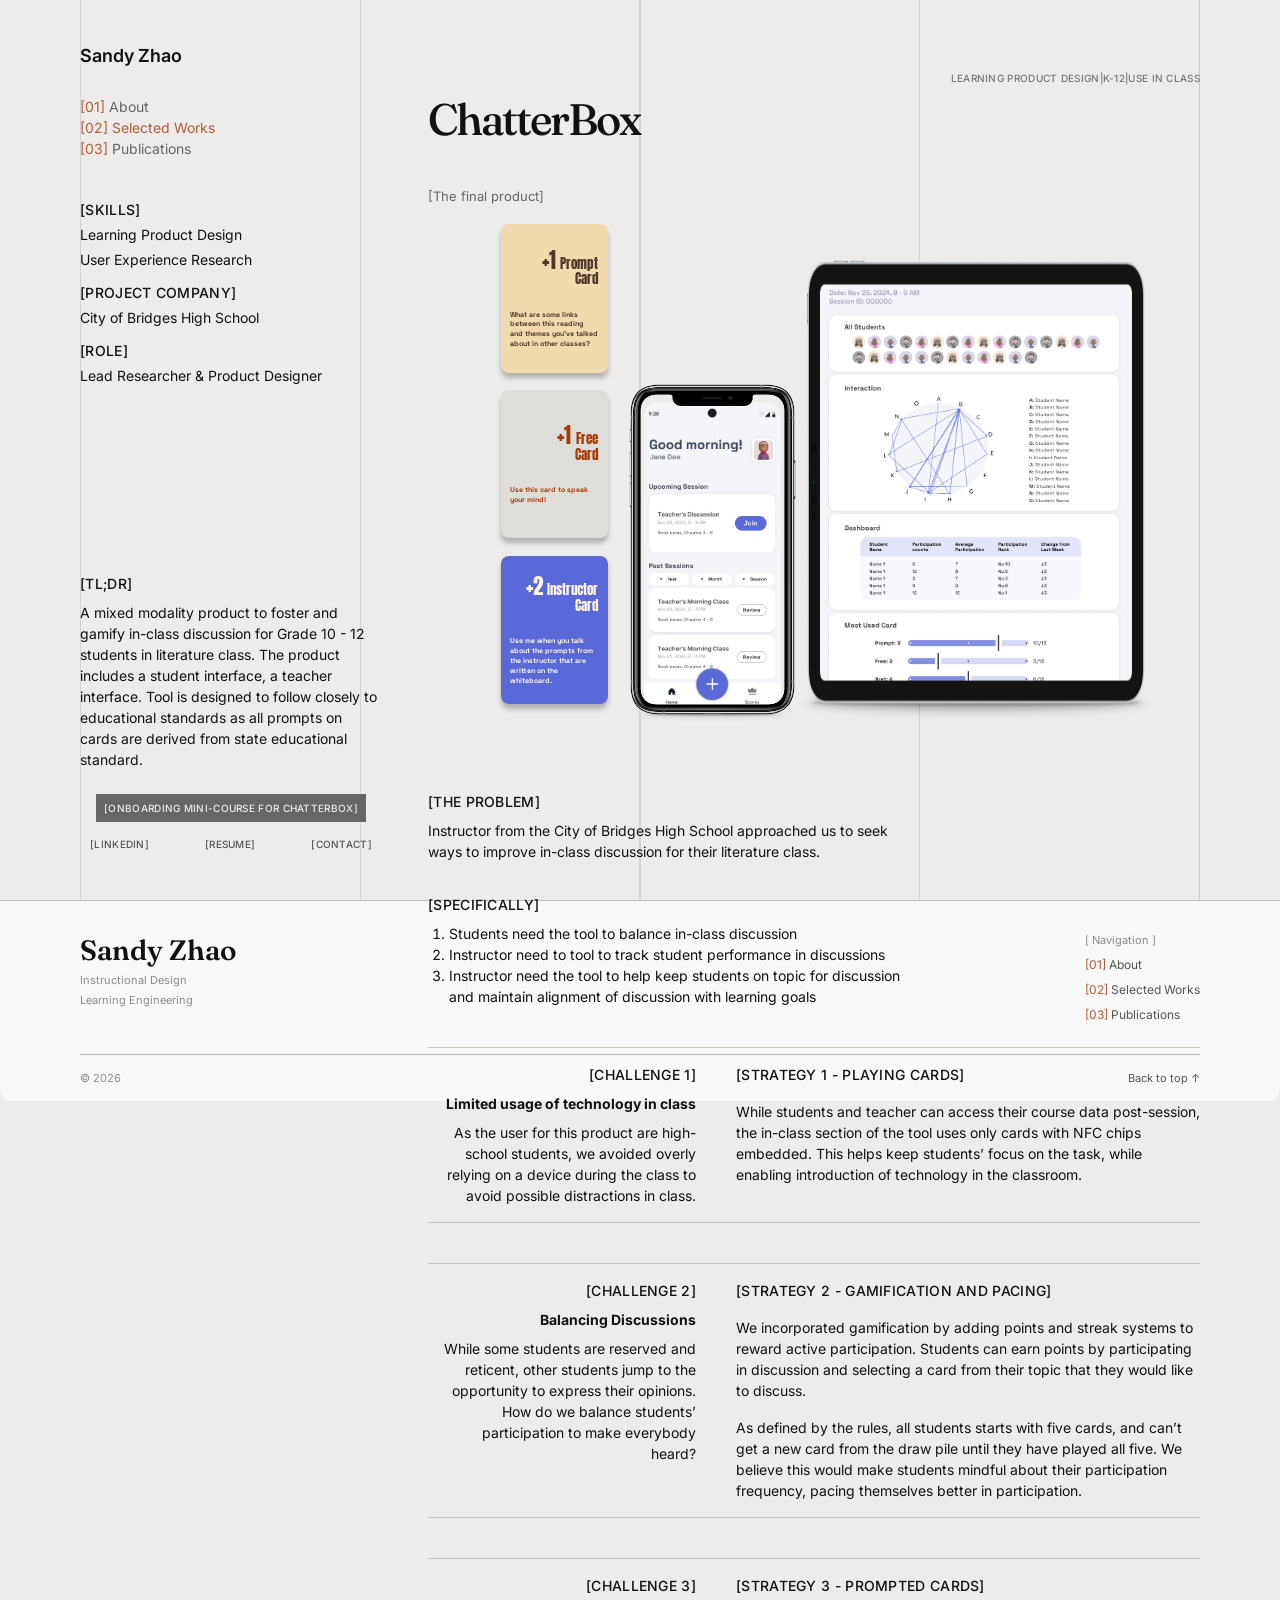
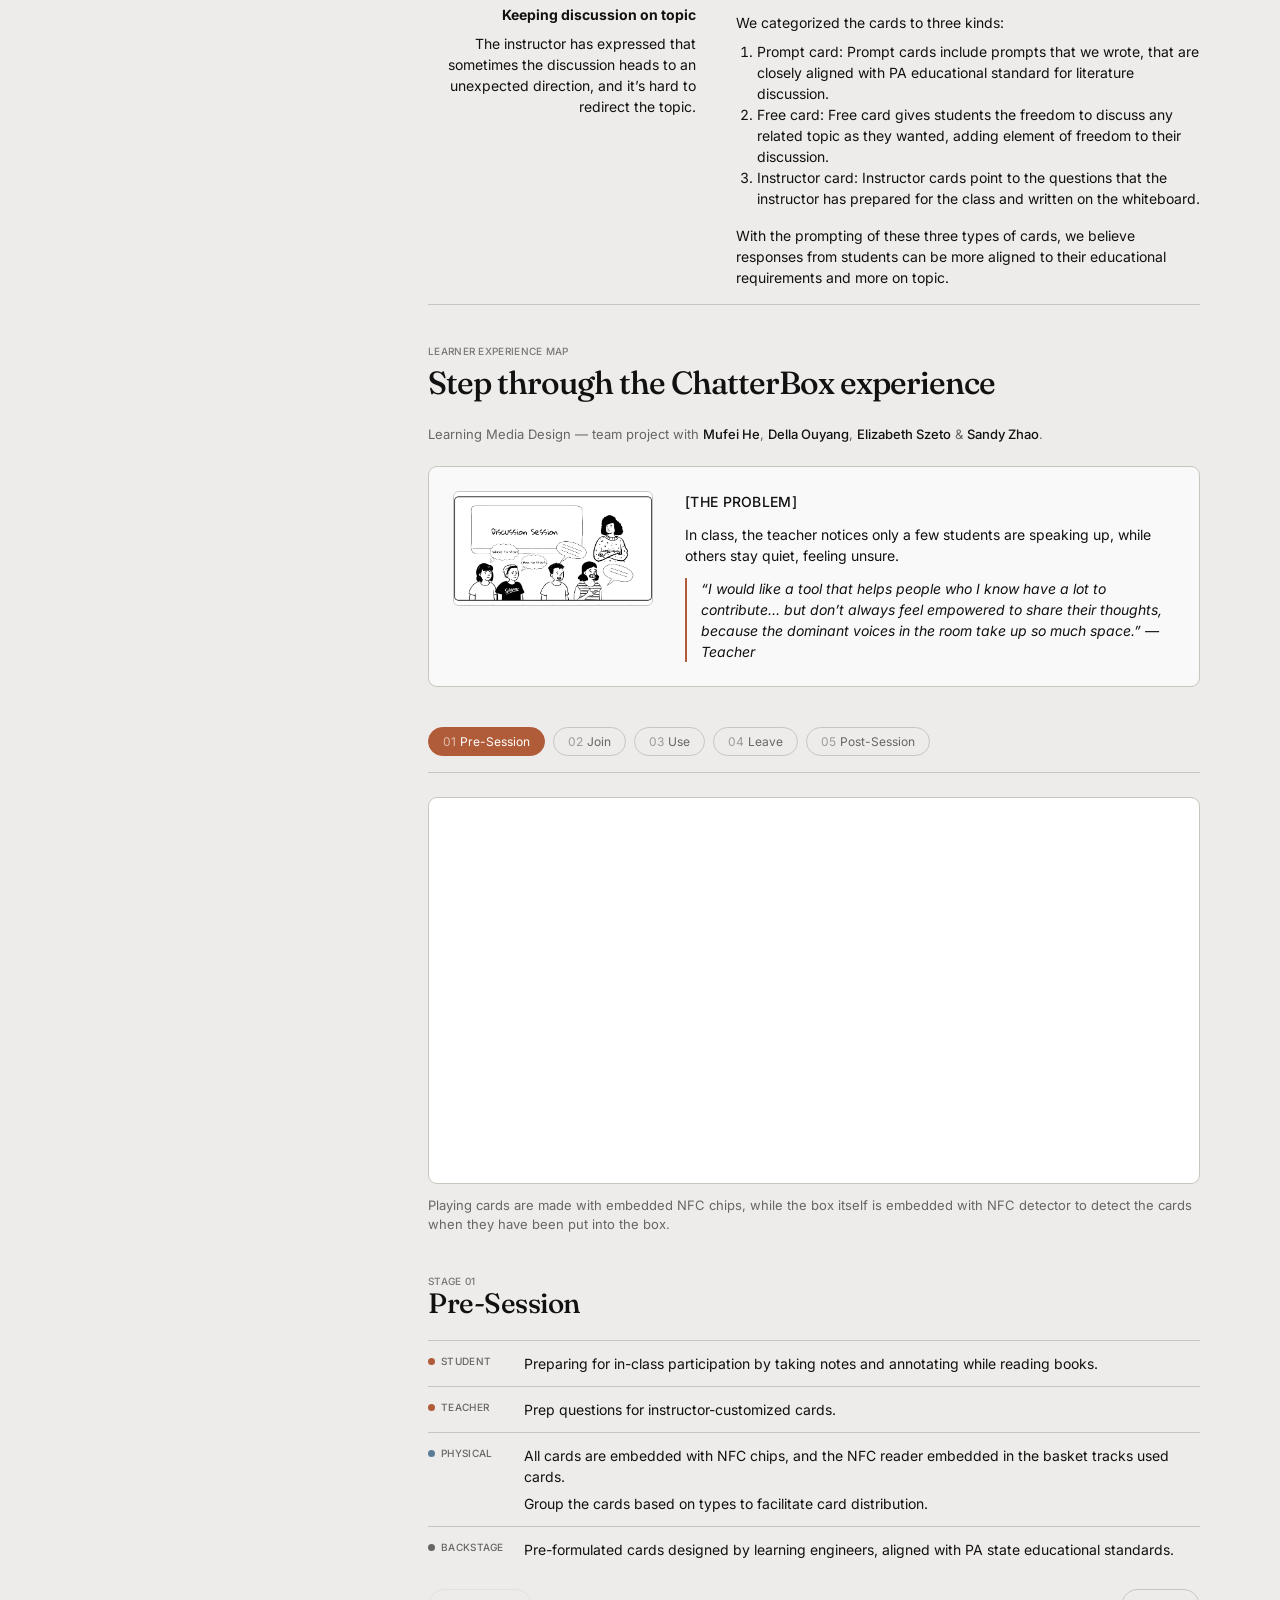
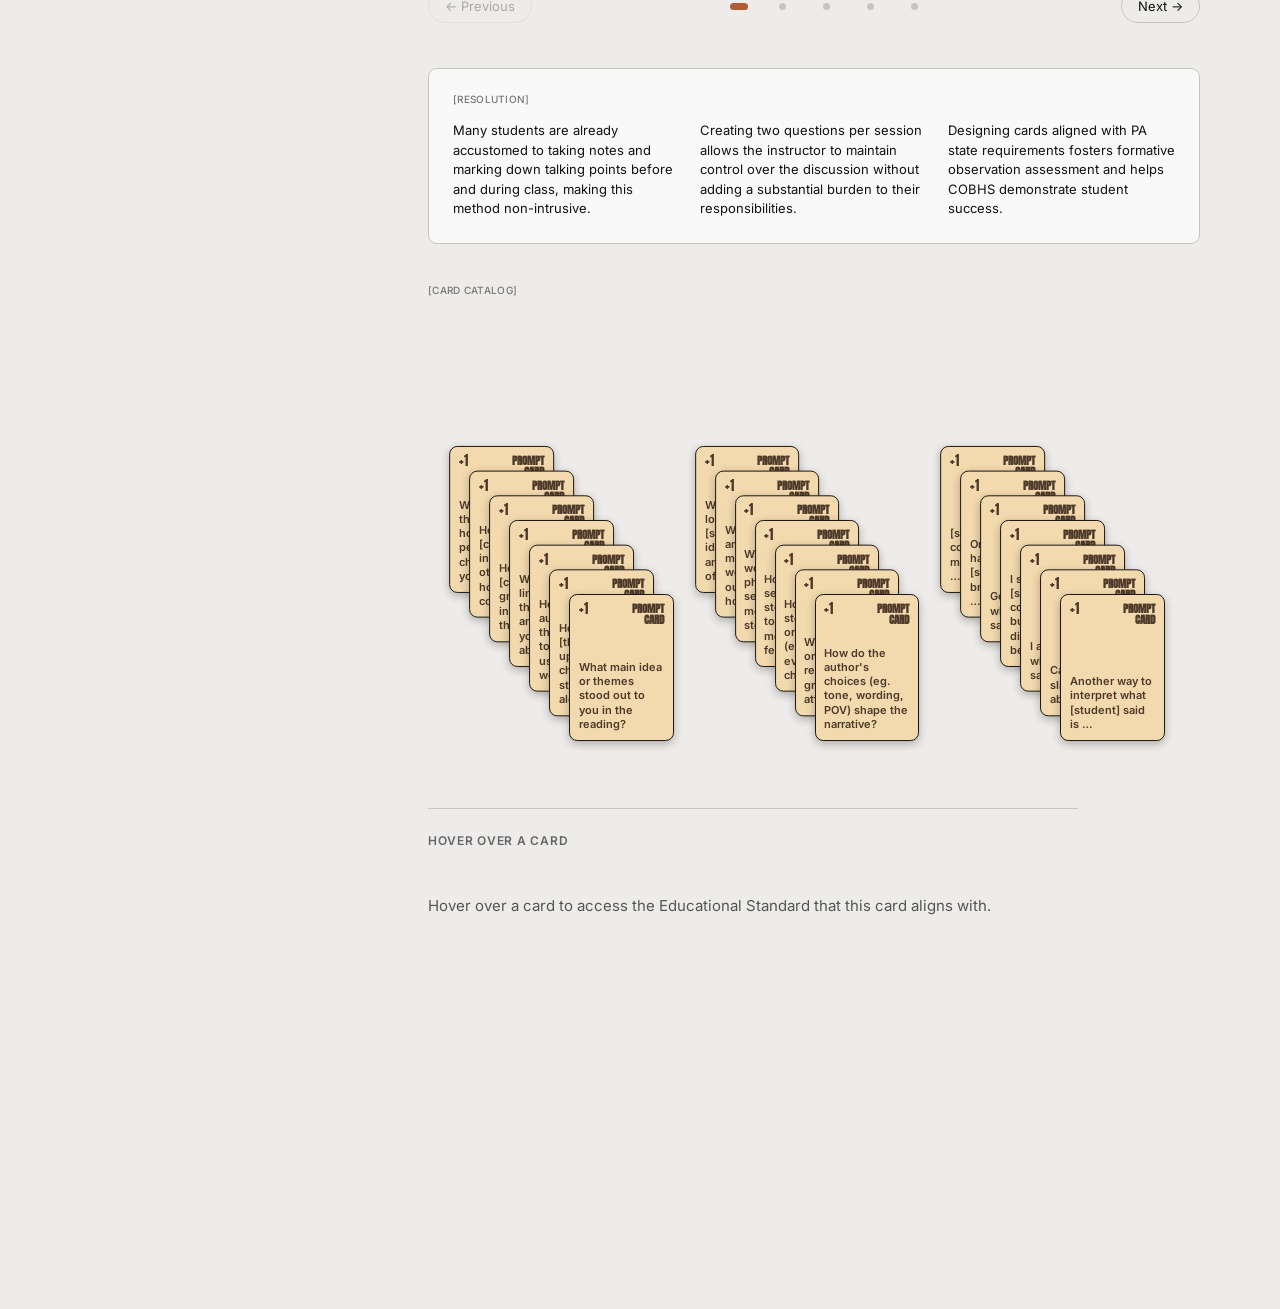
==== commit a8d349f9: "Unify buttons, move case facts to the sidebar, and embed the dashboard prototype Replace the mixed b" ====
--- a/chatterbox.html
+++ b/chatterbox.html
@@ -25,9 +25,22 @@
         <a href="index.html#work" class="active"><span class="idx">[02]</span> Selected Works</a>
         <a href="index.html#publications"><span class="idx">[03]</span> Publications</a>
       </nav>
-    </div>
-
-    <div class="sidebar-placeholder" aria-hidden="true"></div>
+      <div class="sidebar-meta">
+        <div class="case-meta-item">
+          <p class="micro-label">[Skills]</p>
+          <p>Learning Product Design</p>
+          <p>User Experience Research</p>
+        </div>
+        <div class="case-meta-item">
+          <p class="micro-label">[Project Company]</p>
+          <p>City of Bridges High School</p>
+        </div>
+        <div class="case-meta-item">
+          <p class="micro-label">[Role]</p>
+          <p>Lead Researcher &amp; Product Designer</p>
+        </div>
+      </div>
+    </div>
 
     <div class="sidebar-brief">
       <div class="tldr">
@@ -35,7 +48,7 @@
         <p>A mixed modality product to foster and gamify in-class discussion for Grade 10 - 12 students in literature class. The product includes a student interface, a teacher interface. Tool is designed to follow closely to educational standards as all prompts on cards are derived from state educational standard.</p>
       </div>
 
-      <a class="mini-course-link" href="#">[Onboarding Mini-Course for ChatterBox]</a>
+      <a class="btn btn--center" href="#">[Onboarding Mini-Course for ChatterBox]</a>
 
       <div class="preview-links">
         <a href="#" target="_blank" rel="noopener">[LinkedIn]</a>
@@ -50,22 +63,6 @@
     <div class="case-title-block">
       <p class="case-eyebrow">Learning Product Design|K-12|Use in class</p>
       <h1 class="case-title">ChatterBox</h1>
-    </div>
-
-    <div class="case-meta-row">
-      <div class="case-meta-item">
-        <p class="micro-label">[Skills]</p>
-        <p>Learning Product Design</p>
-        <p>User Experience Research</p>
-      </div>
-      <div class="case-meta-item">
-        <p class="micro-label">[Project Company]</p>
-        <p>City of Bridges High School</p>
-      </div>
-      <div class="case-meta-item">
-        <p class="micro-label">[Role]</p>
-        <p>Lead Researcher &amp; Product Designer</p>
-      </div>
     </div>
 
     <div class="glance">
@@ -723,9 +720,11 @@
       card.style.setProperty('--i', i);
       card.style.zIndex = CARDS_PER_COLUMN - i;
       card.innerHTML =
+        '<div class="pf-card-face">' +
         '<div class="pf-card-top"><span class="pf-card-plus">+1</span>' +
         '<span class="pf-card-title">Prompt<br>Card</span></div>' +
-        '<p class="pf-card-question"></p>';
+        '<p class="pf-card-question"></p>' +
+        '</div>';
       card.querySelector('.pf-card-question').textContent = item.q;
       card.addEventListener('mouseenter', function () { showDetail(item); });
       card.addEventListener('focus', function () { showDetail(item); });
--- a/styles.css
+++ b/styles.css
@@ -39,7 +39,7 @@
 
 a:focus-visible,
 button:focus-visible {
-  outline: 2px solid var(--accent);
+  outline: 2px solid var(--text-primary);
   outline-offset: 2px;
 }
 
@@ -134,48 +134,52 @@
   gap: 10px;
 }
 
-.photo-frame {
-  flex: none;
-  width: 320px;
-  max-width: 320px;
-  margin-right: -18px;
-  aspect-ratio: 1 / 1;
-  border-radius: 4px;
-  overflow: hidden;
-  background: #e2e0dc;
-  border: 1px solid var(--border);
-}
-
-.photo-frame img {
-  width: 100%;
-  height: 100%;
-  object-fit: cover;
-  display: block;
-}
-
-.photo-frame.empty {
-  background-image: repeating-linear-gradient(
-    135deg,
-    rgba(0, 0, 0, 0.04) 0,
-    rgba(0, 0, 0, 0.04) 1px,
-    transparent 1px,
-    transparent 10px
-  );
-}
-
-.browser-chrome {
-  height: 32px;
+.glance-card {
+  display: flex;
+  flex-direction: column;
+  gap: 8px;
+  padding: 12px 10px 4px;
+}
+
+.glance-status {
   display: flex;
   align-items: center;
   gap: 6px;
-  padding: 0 10px;
-}
-
-.browser-chrome .dot {
-  width: 8px;
-  height: 8px;
+  margin: 0;
+  font-size: 12px;
+  font-weight: 500;
+  color: var(--text-primary);
+}
+
+.status-dot {
+  flex: none;
+  width: 7px;
+  height: 7px;
   border-radius: 50%;
-  background: var(--border);
+  background: var(--track-fill);
+}
+
+.glance-location {
+  margin: 0;
+  font-size: 12px;
+  color: var(--text-meta);
+}
+
+.glance-tags {
+  display: flex;
+  flex-wrap: wrap;
+  gap: 6px;
+  margin-top: 2px;
+}
+
+.glance-tag {
+  font-size: 10px;
+  font-weight: 500;
+  padding: 3px 8px;
+  border-radius: 100px;
+  background: var(--card-bg);
+  border: 1px solid var(--border);
+  color: var(--text-secondary);
 }
 
 .preview-links {
@@ -189,6 +193,17 @@
   letter-spacing: 0.3px;
   text-transform: uppercase;
   color: var(--text-muted);
+}
+
+.preview-links a {
+  position: relative;
+  transition: color 150ms ease-out;
+}
+
+.preview-links a::before {
+  content: "";
+  position: absolute;
+  inset: -10px -8px;
 }
 
 .preview-links a:hover {
@@ -395,7 +410,12 @@
   gap: 16px;
   flex: 1;
   min-height: 0;
-  justify-content: flex-end;
+  overflow-y: auto;
+  scrollbar-width: thin;
+}
+
+.sidebar-brief > :first-child {
+  margin-top: auto;
 }
 
 .micro-label {
@@ -425,18 +445,6 @@
 
 .tldr li {
   margin-left: 21px;
-}
-
-.mini-course-link {
-  font-weight: 500;
-  font-size: 10px;
-  letter-spacing: 0.3px;
-  text-transform: uppercase;
-  color: var(--accent);
-}
-
-.mini-course-link:hover {
-  color: var(--accent-dark);
 }
 
 /* case hero meta row */
@@ -459,6 +467,7 @@
 
 .case-title {
   margin: 0;
+  text-wrap: balance;
   font-family: "Fraunces", Georgia, serif;
   font-optical-sizing: auto;
   font-weight: 500;
@@ -466,14 +475,6 @@
   line-height: 1.25;
   letter-spacing: -2px;
   color: var(--text-primary);
-}
-
-.case-meta-row {
-  display: flex;
-  justify-content: space-between;
-  gap: 32px 48px;
-  width: 100%;
-  flex-wrap: wrap;
 }
 
 .case-meta-item {
@@ -1271,14 +1272,14 @@
   flex: 1 1 380px;
   max-width: 480px;
   background: var(--bg);
-  padding: 16px 0;
+  padding: 5px 0 0;
 }
 
 .data-focus-headers {
   display: grid;
   grid-template-columns: 1fr 1fr;
   gap: 24px;
-  padding-bottom: 12px;
+  padding-bottom: 8px;
   border-bottom: 1px solid var(--border);
 }
 
@@ -1302,7 +1303,7 @@
   display: grid;
   grid-template-columns: 1fr 1fr;
   gap: 24px;
-  padding-top: 12px;
+  padding-top: 8px;
 }
 
 .data-focus-lists .current-list {
@@ -1370,33 +1371,6 @@
 
 /* solution highlights */
 
-.solution-highlights {
-  display: flex;
-  flex-direction: column;
-  gap: 8px;
-  width: 100%;
-}
-
-.solution-highlights p {
-  margin: 0 0 8px;
-  font-size: 14px;
-  line-height: 1.5;
-  color: var(--text-primary);
-}
-
-.solution-highlights ol {
-  margin: 0 0 8px;
-  padding: 0;
-  list-style: decimal;
-  font-size: 14px;
-  line-height: 1.5;
-  color: var(--text-primary);
-}
-
-.solution-highlights li {
-  margin-left: 21px;
-}
-
 /* video placeholder + floating badge */
 
 .video-block {
@@ -1411,25 +1385,58 @@
   border-radius: 4px;
 }
 
-.video-badge {
+.btn {
   display: inline-flex;
-  align-self: center;
-  margin: -20px auto 0;
+  align-items: center;
+  justify-content: center;
+  width: fit-content;
+  appearance: none;
+  border: 0;
+  border-radius: 0;
+  padding: 8px;
   background: var(--text-secondary);
   color: var(--bg);
+  font-family: inherit;
   font-weight: 500;
   font-size: 10px;
+  line-height: inherit;
   letter-spacing: 0.3px;
+  text-align: center;
+  text-decoration: none;
   text-transform: uppercase;
-  padding: 8px;
+  cursor: pointer;
+}
+
+.btn {
+  position: relative;
+  transition-property: background-color, transform;
+  transition-duration: 150ms;
+  transition-timing-function: ease-out;
+}
+
+.btn::before {
+  content: "";
+  position: absolute;
+  inset: -6px;
+}
+
+.btn:hover {
+  background: var(--text-primary);
+}
+
+.btn:active {
+  transform: scale(0.96);
+}
+
+.btn--center {
+  align-self: center;
+}
+
+.btn--overlap {
+  align-self: center;
   position: relative;
   z-index: 1;
-  width: fit-content;
-}
-
-.video-badge-wrap {
-  display: flex;
-  justify-content: center;
+  margin: -20px 0 0;
 }
 
 /* ---------- Footer ---------- */
@@ -1931,7 +1938,7 @@
 }
 
 .lbd-answer-box:focus-visible {
-  outline: 2px solid var(--accent);
+  outline: 2px solid var(--text-primary);
   outline-offset: 2px;
 }
 
@@ -1964,28 +1971,8 @@
 }
 
 .lbd-reflection-input:focus-visible {
-  outline: 2px solid var(--accent);
+  outline: 2px solid var(--text-primary);
   outline-offset: 2px;
-}
-
-.lbd-submit-btn {
-  align-self: flex-start;
-  display: inline-block;
-  appearance: none;
-  background: var(--accent);
-  border: 1px solid var(--accent);
-  border-radius: 8px;
-  padding: 8px 20px;
-  font-family: inherit;
-  font-size: 13px;
-  color: #fff;
-  text-decoration: none;
-  cursor: pointer;
-}
-
-.lbd-submit-btn:hover {
-  background: var(--accent-dark);
-  border-color: var(--accent-dark);
 }
 
 .lbd-note {
@@ -2001,6 +1988,7 @@
 .cb-mini-course {
   display: flex;
   justify-content: center;
+  gap: 12px;
   width: 100%;
 }
 
@@ -2067,10 +2055,6 @@
   justify-content: center;
   gap: 10px;
   margin-top: 10px;
-}
-
-.cert-actions .lbd-submit-btn {
-  align-self: auto;
 }
 
 @media (max-width: 900px) {
@@ -2727,6 +2711,22 @@
   inset: 0;
   width: calc(178px * var(--pf-scale));
   height: calc(250px * var(--pf-scale));
+  cursor: default;
+  transform-origin: 50% 100%;
+  /* Only the resting fan position lives on this element -- it never moves
+     on hover/focus, so its hit-test area stays anchored right where the
+     card sits. The lift transform below moves just the visual face; if it
+     moved this box instead, the box would vacate its resting spot the
+     instant it lifted, and a cursor that hadn't moved would "fall through"
+     onto whichever card is stacked behind, which would then lift in turn --
+     a flicker loop between neighboring cards. */
+  transform: translate(calc(var(--i) * var(--step-x) * -1), calc(var(--i) * var(--step-y) * -1));
+  outline: none;
+}
+
+.pf-card-face {
+  position: absolute;
+  inset: 0;
   background: #f2d9ae;
   border: 1px solid #1c1710;
   border-radius: calc(14px * var(--pf-scale));
@@ -2734,28 +2734,25 @@
   display: flex;
   flex-direction: column;
   justify-content: space-between;
-  cursor: default;
   transform-origin: 50% 100%;
-  transform: translate(calc(var(--i) * var(--step-x) * -1), calc(var(--i) * var(--step-y) * -1));
   box-shadow: 0 3px 8px rgba(30, 26, 20, 0.3);
   transition: transform 0.32s cubic-bezier(0.22, 1, 0.36, 1), box-shadow 0.32s ease;
-  outline: none;
-}
-
-.pf-card:focus {
-  transform: translate(calc(var(--i) * var(--step-x) * -1), calc(var(--i) * var(--step-y) * -1 - var(--hover-lift))) scale(1.03);
+}
+
+.pf-card:focus .pf-card-face {
+  transform: translateY(calc(var(--hover-lift) * -1)) scale(1.03);
   box-shadow: 0 22px 34px -12px rgba(30, 26, 20, 0.45);
 }
 
 @media (hover: hover) and (pointer: fine) {
-  .pf-card:hover {
-    transform: translate(calc(var(--i) * var(--step-x) * -1), calc(var(--i) * var(--step-y) * -1 - var(--hover-lift))) scale(1.03);
+  .pf-card:hover .pf-card-face {
+    transform: translateY(calc(var(--hover-lift) * -1)) scale(1.03);
     box-shadow: 0 22px 34px -12px rgba(30, 26, 20, 0.45);
   }
 }
 
 @media (prefers-reduced-motion: reduce) {
-  .pf-card {
+  .pf-card-face {
     transition-duration: 0.01ms !important;
   }
 }
@@ -2829,3 +2826,176 @@
   max-width: 90ch;
 }
 
+
+
+/* ---------- Session Scope: explanatory additions ---------- */
+
+.case-summary {
+  margin: 0;
+  font-size: 14px;
+  line-height: 1.5;
+  color: var(--text-primary);
+  text-wrap: pretty;
+}
+
+.section-lede {
+  margin: 0;
+  max-width: 62ch;
+  font-size: 14px;
+  line-height: 1.5;
+  color: var(--text-primary);
+}
+
+.pipeline-block {
+  display: flex;
+  flex-direction: column;
+  gap: 12px;
+  width: 100%;
+}
+
+.pipeline {
+  display: grid;
+  grid-template-columns: repeat(5, 1fr);
+  gap: 0 24px;
+  margin: 0;
+  padding: 0;
+  list-style: none;
+  counter-reset: step;
+  border-top: 0.5px solid var(--border);
+  border-bottom: 0.5px solid var(--border);
+}
+
+.pipeline li {
+  counter-increment: step;
+  display: flex;
+  flex-direction: column;
+  gap: 6px;
+  padding: 14px 0 16px;
+}
+
+.pipeline li::before {
+  content: counter(step, decimal-leading-zero);
+  font-size: 10px;
+  font-weight: 500;
+  letter-spacing: 0.3px;
+  color: var(--accent);
+}
+
+.pipeline-step {
+  font-size: 14px;
+  font-weight: 500;
+  color: var(--text-primary);
+}
+
+.pipeline-note {
+  font-size: 12px;
+  line-height: 1.4;
+  color: var(--text-secondary);
+}
+
+@media (max-width: 720px) {
+  .pipeline {
+    grid-template-columns: 1fr;
+  }
+  .pipeline li + li {
+    border-top: 0.5px solid var(--border);
+  }
+}
+
+.video-figure {
+  display: flex;
+  flex-direction: column;
+  gap: 8px;
+  width: 100%;
+}
+
+.labeled-example {
+  display: flex;
+  align-items: baseline;
+  justify-content: space-between;
+  gap: 16px;
+  margin: 0;
+  padding: 10px 14px;
+  background: #fff;
+  border: 1px solid var(--border);
+  border-radius: 8px;
+  font-size: 14px;
+  line-height: 1.5;
+}
+
+.labeled-example-tag {
+  flex-shrink: 0;
+  font-size: 10px;
+  font-weight: 500;
+  letter-spacing: 0.3px;
+  color: var(--accent-dark);
+}
+
+.pipeline-block > .micro-label,
+.video-figure > .micro-label,
+.review-compare > .micro-label {
+  font-size: 14px;
+  line-height: 1.5;
+  color: var(--text-primary);
+}
+
+.about-block .btn {
+  margin-top: 16px;
+}
+
+.sidebar-meta {
+  display: flex;
+  flex-direction: column;
+  gap: 12px;
+  margin-top: 16px;
+}
+
+.sidebar-meta .case-meta-item {
+  gap: 4px;
+}
+
+.review-compare-times,
+.review-compare-stat-value {
+  font-variant-numeric: tabular-nums;
+}
+
+.review-compare-stage {
+  -webkit-user-select: none;
+  user-select: none;
+}
+
+.avatar-face,
+.review-compare-avatar {
+  pointer-events: none;
+  -webkit-user-drag: none;
+}
+
+.data-focus-lists .current-list li {
+  color: var(--footer-muted);
+}
+
+.proto {
+  aspect-ratio: 1953 / 1275;
+}
+
+.proto-launch {
+  position: absolute;
+  left: 50%;
+  bottom: 24px;
+  translate: -50% 0;
+  box-shadow: 0 2px 12px rgba(17, 17, 17, 0.2);
+}
+
+.proto-frame {
+  position: absolute;
+  inset: 0;
+  width: 100%;
+  height: 100%;
+  border: 0;
+  border-radius: 4px;
+  background: #fff;
+}
+
+.proto.is-live img {
+  visibility: hidden;
+}
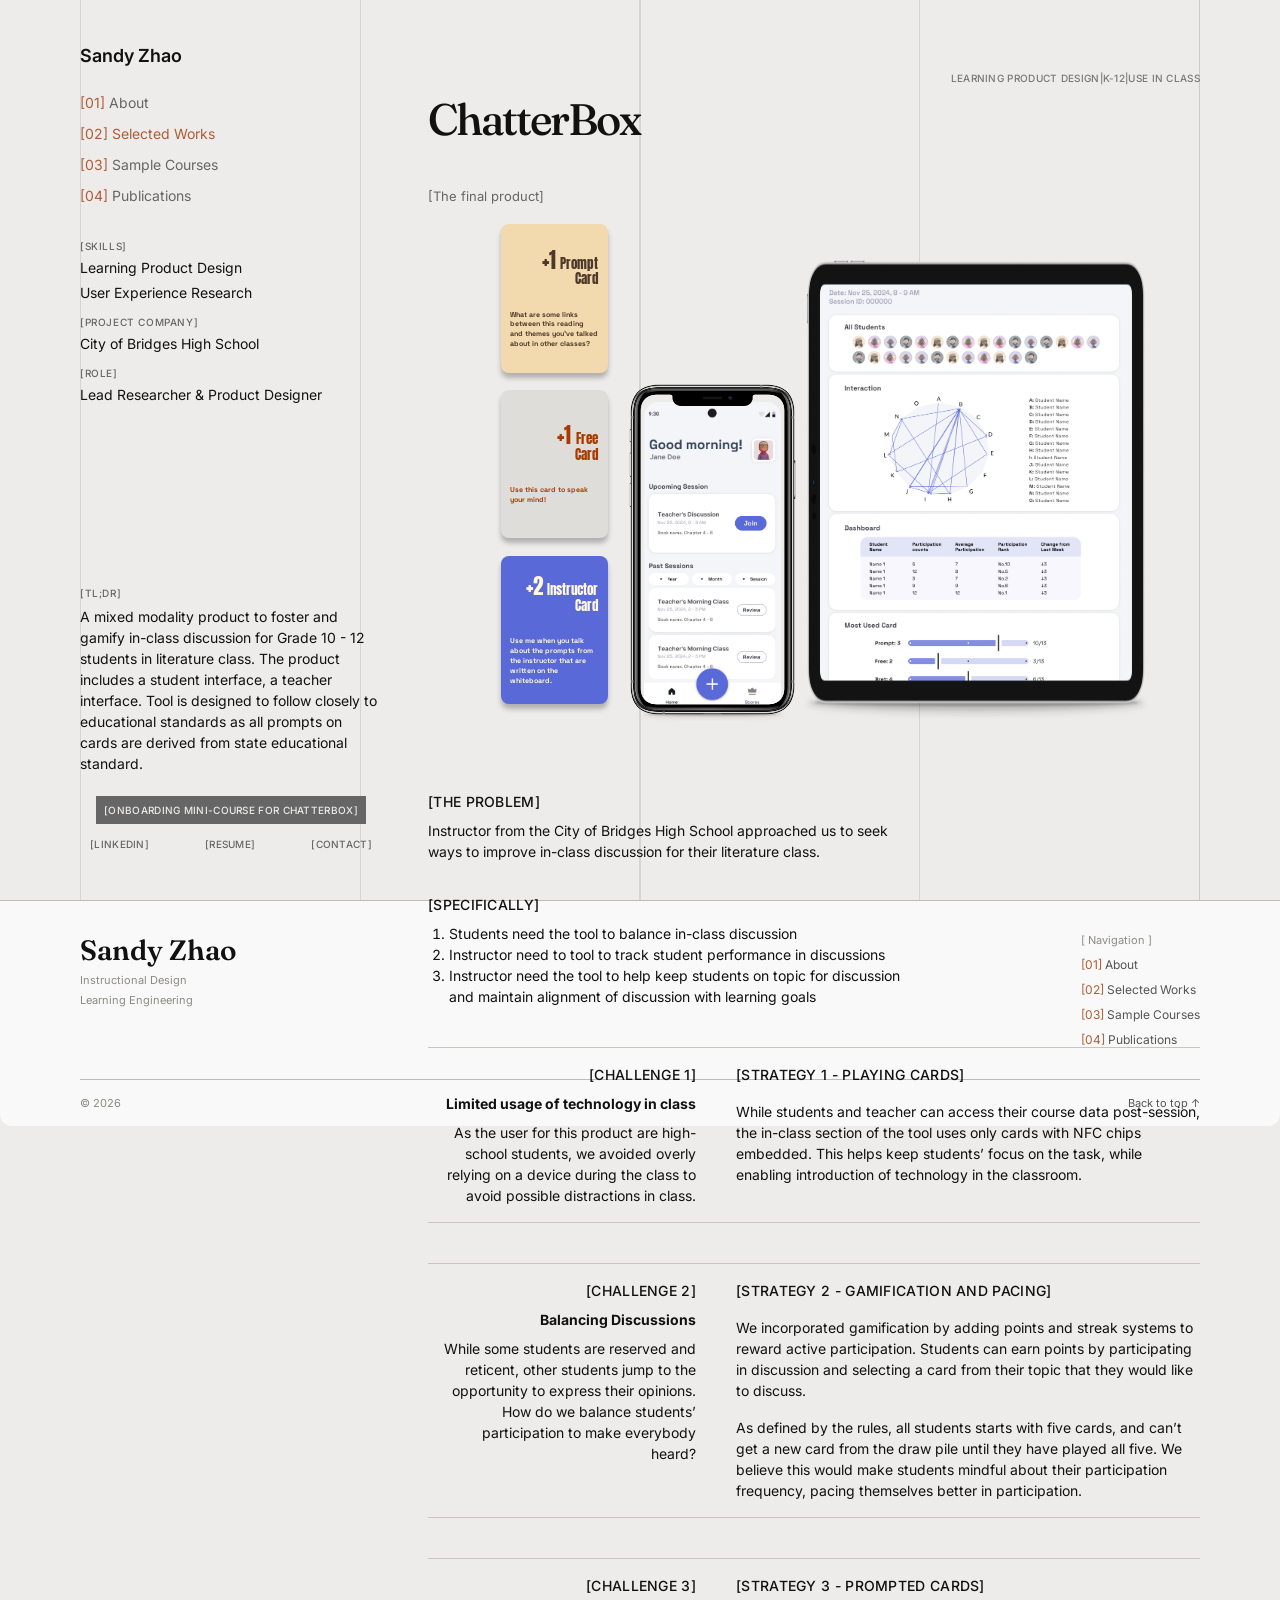
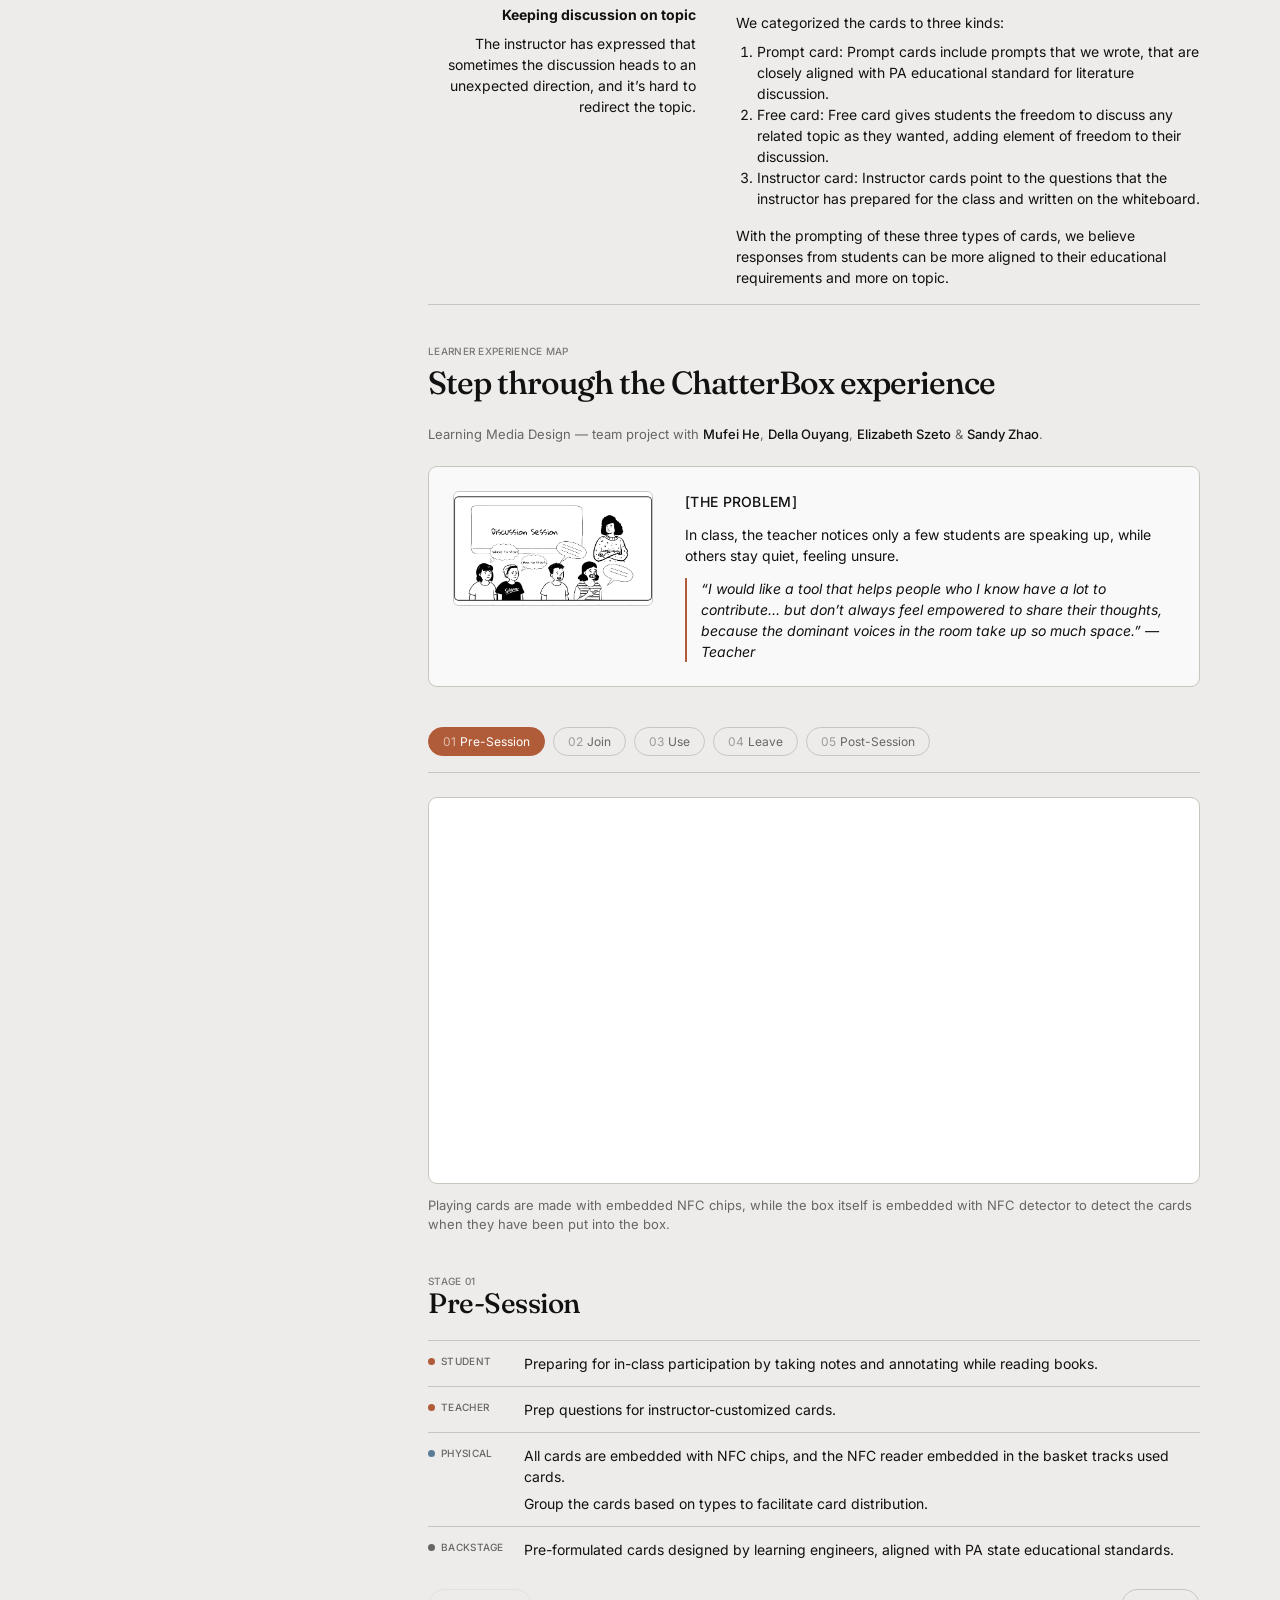
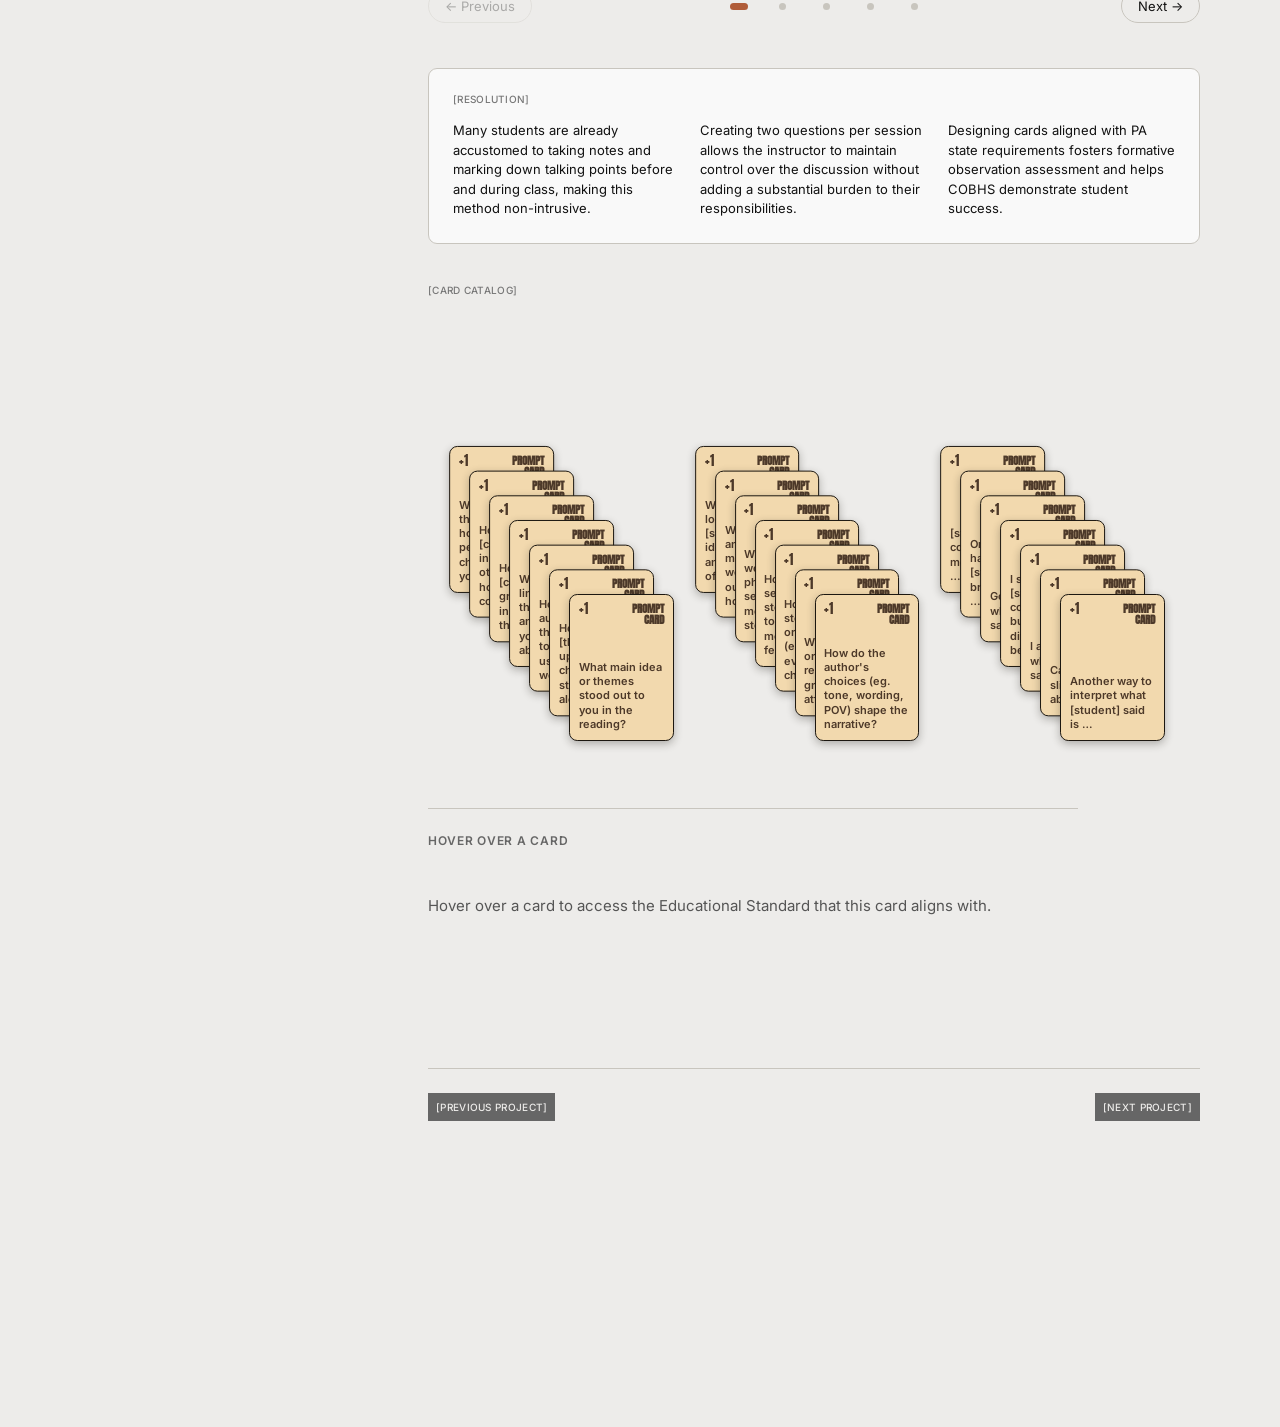
==== commit 8e019bdc: "Clarify sidebar hierarchy, add Sample Courses nav, and add prev/next buttons Give the case-page side" ====
--- a/chatterbox.html
+++ b/chatterbox.html
@@ -23,7 +23,8 @@
       <nav class="side-nav" aria-label="Section navigation">
         <a href="index.html#about"><span class="idx">[01]</span> About</a>
         <a href="index.html#work" class="active"><span class="idx">[02]</span> Selected Works</a>
-        <a href="index.html#publications"><span class="idx">[03]</span> Publications</a>
+        <a href="index.html#courses"><span class="idx">[03]</span> Sample Courses</a>
+        <a href="index.html#publications"><span class="idx">[04]</span> Publications</a>
       </nav>
       <div class="sidebar-meta">
         <div class="case-meta-item">
@@ -429,6 +430,11 @@
       </div>
     </div>
 
+    <nav class="project-nav" aria-label="Project navigation">
+      <a class="btn" href="session-scope.html" aria-label="Previous project: Session Scope">[Previous project]</a>
+      <a class="btn" href="instructional-design-oli.html" aria-label="Next project: Instructional Design @ OLI">[Next project]</a>
+    </nav>
+
   </main>
 
 </div>
@@ -445,7 +451,8 @@
       <span class="footer-nav-label">[ Navigation ]</span>
       <a href="index.html#about"><span class="idx">[01]</span> About</a>
       <a href="index.html#work"><span class="idx">[02]</span> Selected Works</a>
-      <a href="index.html#publications"><span class="idx">[03]</span> Publications</a>
+      <a href="index.html#courses"><span class="idx">[03]</span> Sample Courses</a>
+      <a href="index.html#publications"><span class="idx">[04]</span> Publications</a>
     </nav>
   </div>
   <div class="footer-bottom">
--- a/styles.css
+++ b/styles.css
@@ -91,7 +91,7 @@
 .sidebar-top {
   display: flex;
   flex-direction: column;
-  gap: 24px;
+  gap: 20px;
 }
 
 .name {
@@ -110,11 +110,13 @@
   color: var(--text-secondary);
   width: 270px;
   max-width: 100%;
+  margin-top: -5px;
 }
 
 .side-nav a {
+  padding: 5px 0;
   color: var(--text-secondary);
-  transition: color 0.15s ease;
+  transition: color 0.15s ease-out;
 }
 
 .side-nav a:hover {
@@ -192,7 +194,7 @@
   font-size: 10px;
   letter-spacing: 0.3px;
   text-transform: uppercase;
-  color: var(--text-muted);
+  color: var(--text-secondary);
 }
 
 .preview-links a {
@@ -407,7 +409,7 @@
 .sidebar-brief {
   display: flex;
   flex-direction: column;
-  gap: 16px;
+  gap: 14px;
   flex: 1;
   min-height: 0;
   overflow-y: auto;
@@ -2947,7 +2949,7 @@
   display: flex;
   flex-direction: column;
   gap: 12px;
-  margin-top: 16px;
+  margin-top: 8px;
 }
 
 .sidebar-meta .case-meta-item {
@@ -2999,3 +3001,32 @@
 .proto.is-live img {
   visibility: hidden;
 }
+
+/* Sidebar hierarchy: small gray labels over regular-size values, and the
+   summary group set apart from the facts above it. */
+.sidebar-meta .micro-label,
+.sidebar-brief .micro-label {
+  font-size: 10px;
+  line-height: 1.4;
+  letter-spacing: 0.6px;
+  color: var(--text-secondary);
+}
+
+.sidebar-brief .tldr .micro-label {
+  margin: 0 0 6px;
+}
+
+.project-nav {
+  display: flex;
+  flex-wrap: wrap;
+  align-items: center;
+  justify-content: space-between;
+  gap: 12px;
+  width: 100%;
+  padding-top: 24px;
+  border-top: 0.5px solid var(--border);
+}
+
+.project-nav .btn:only-child {
+  margin-left: auto;
+}
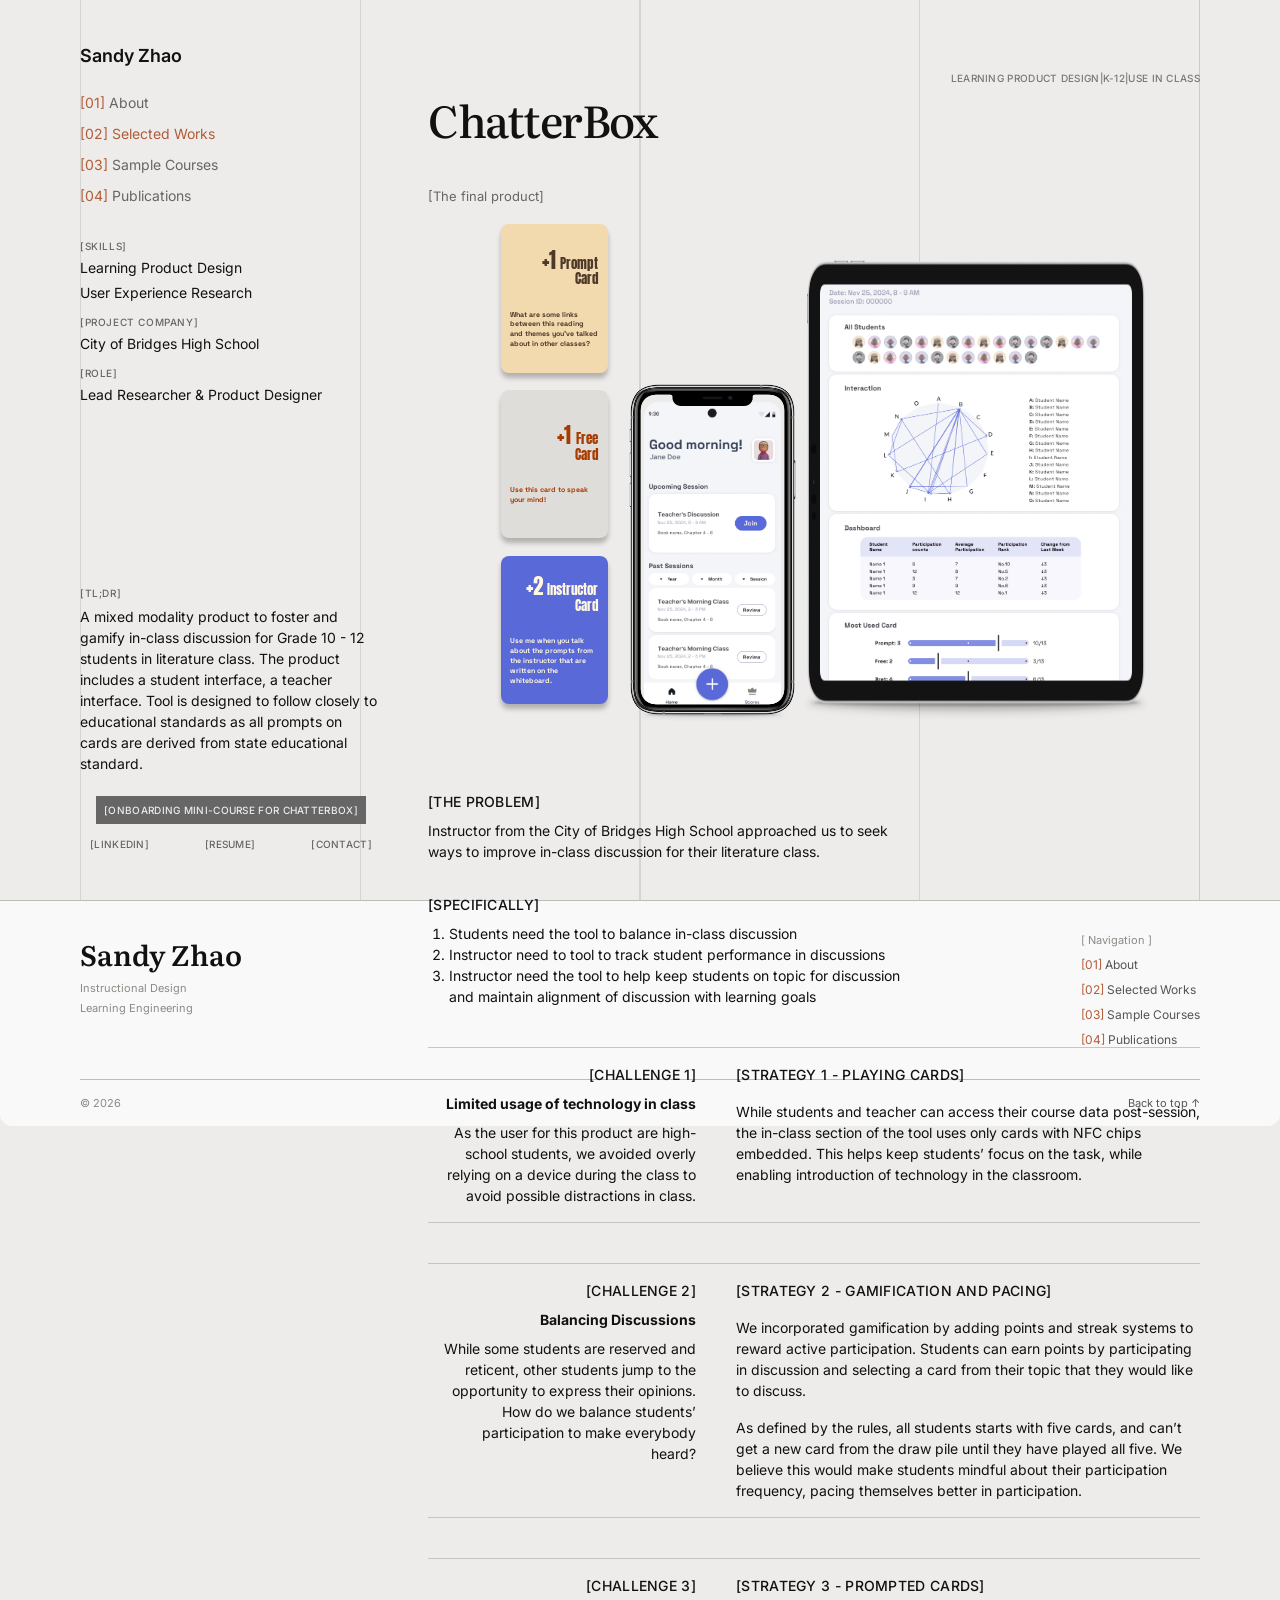
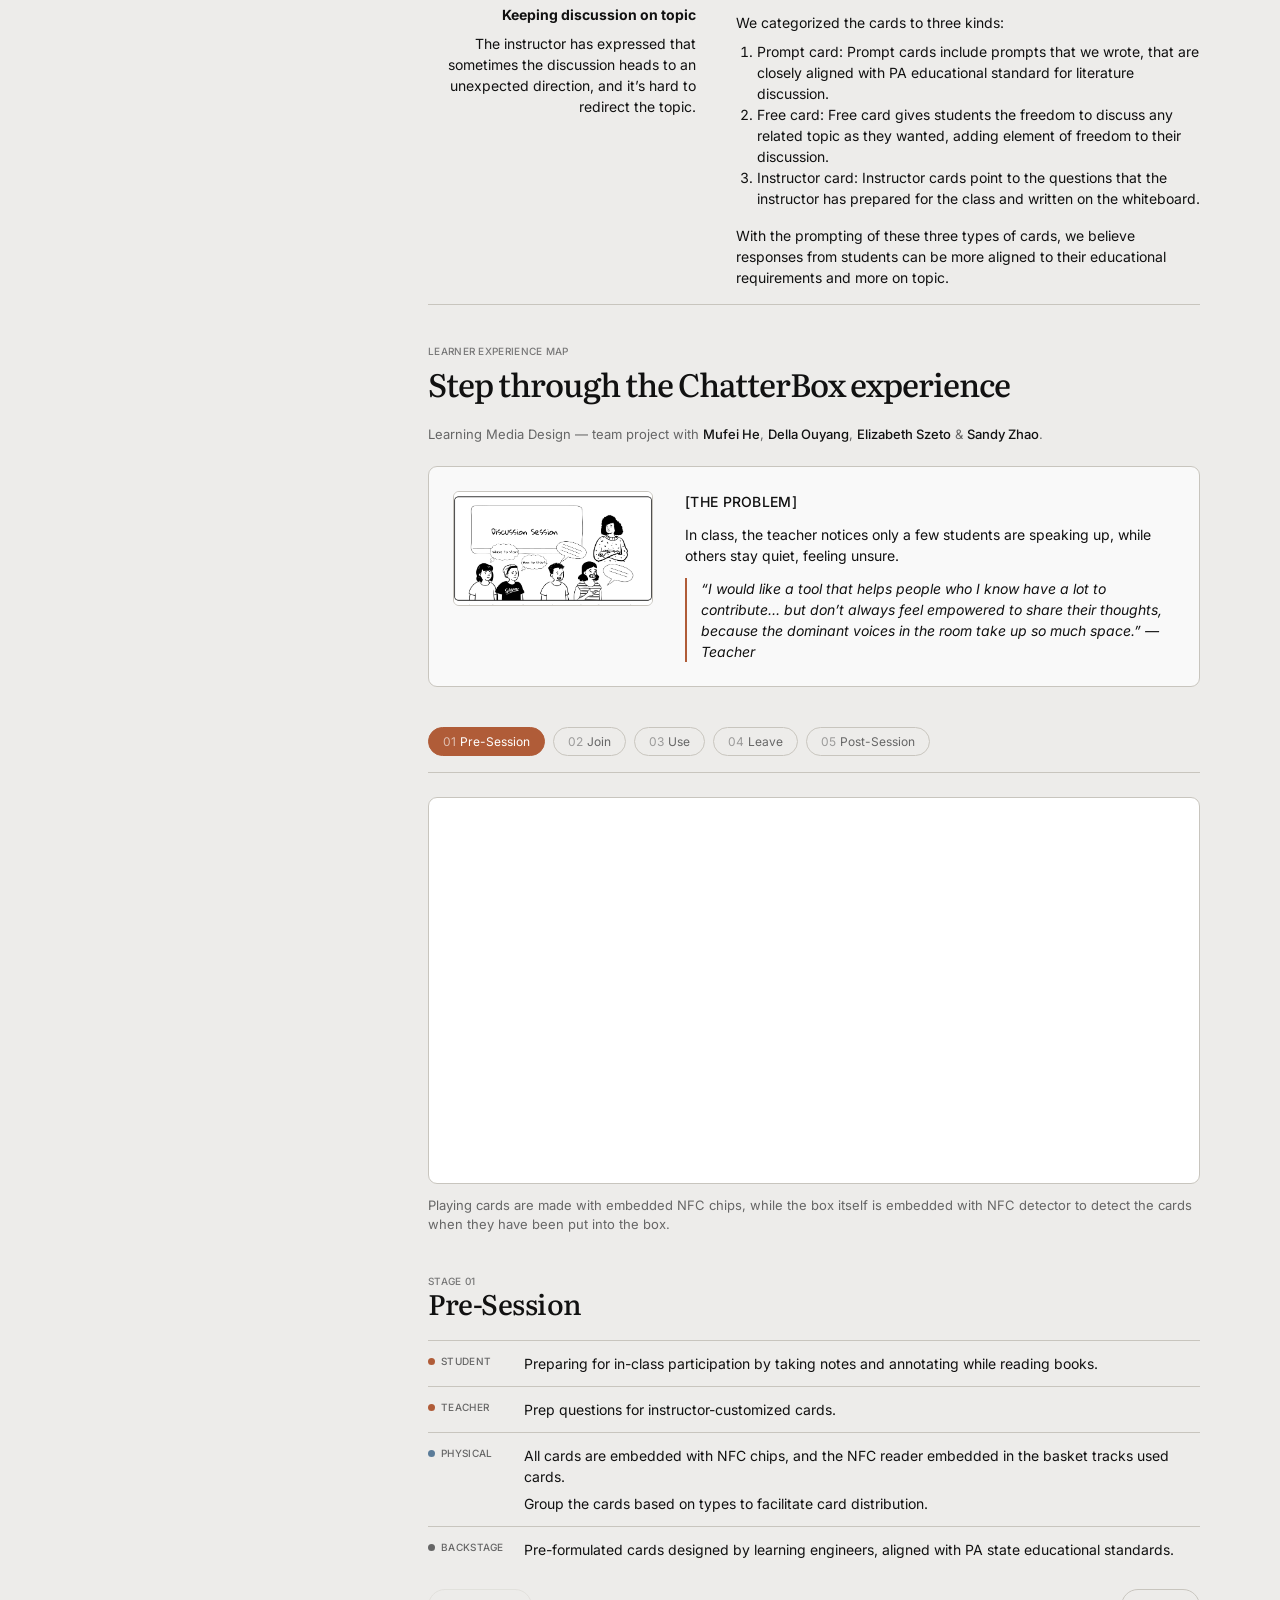
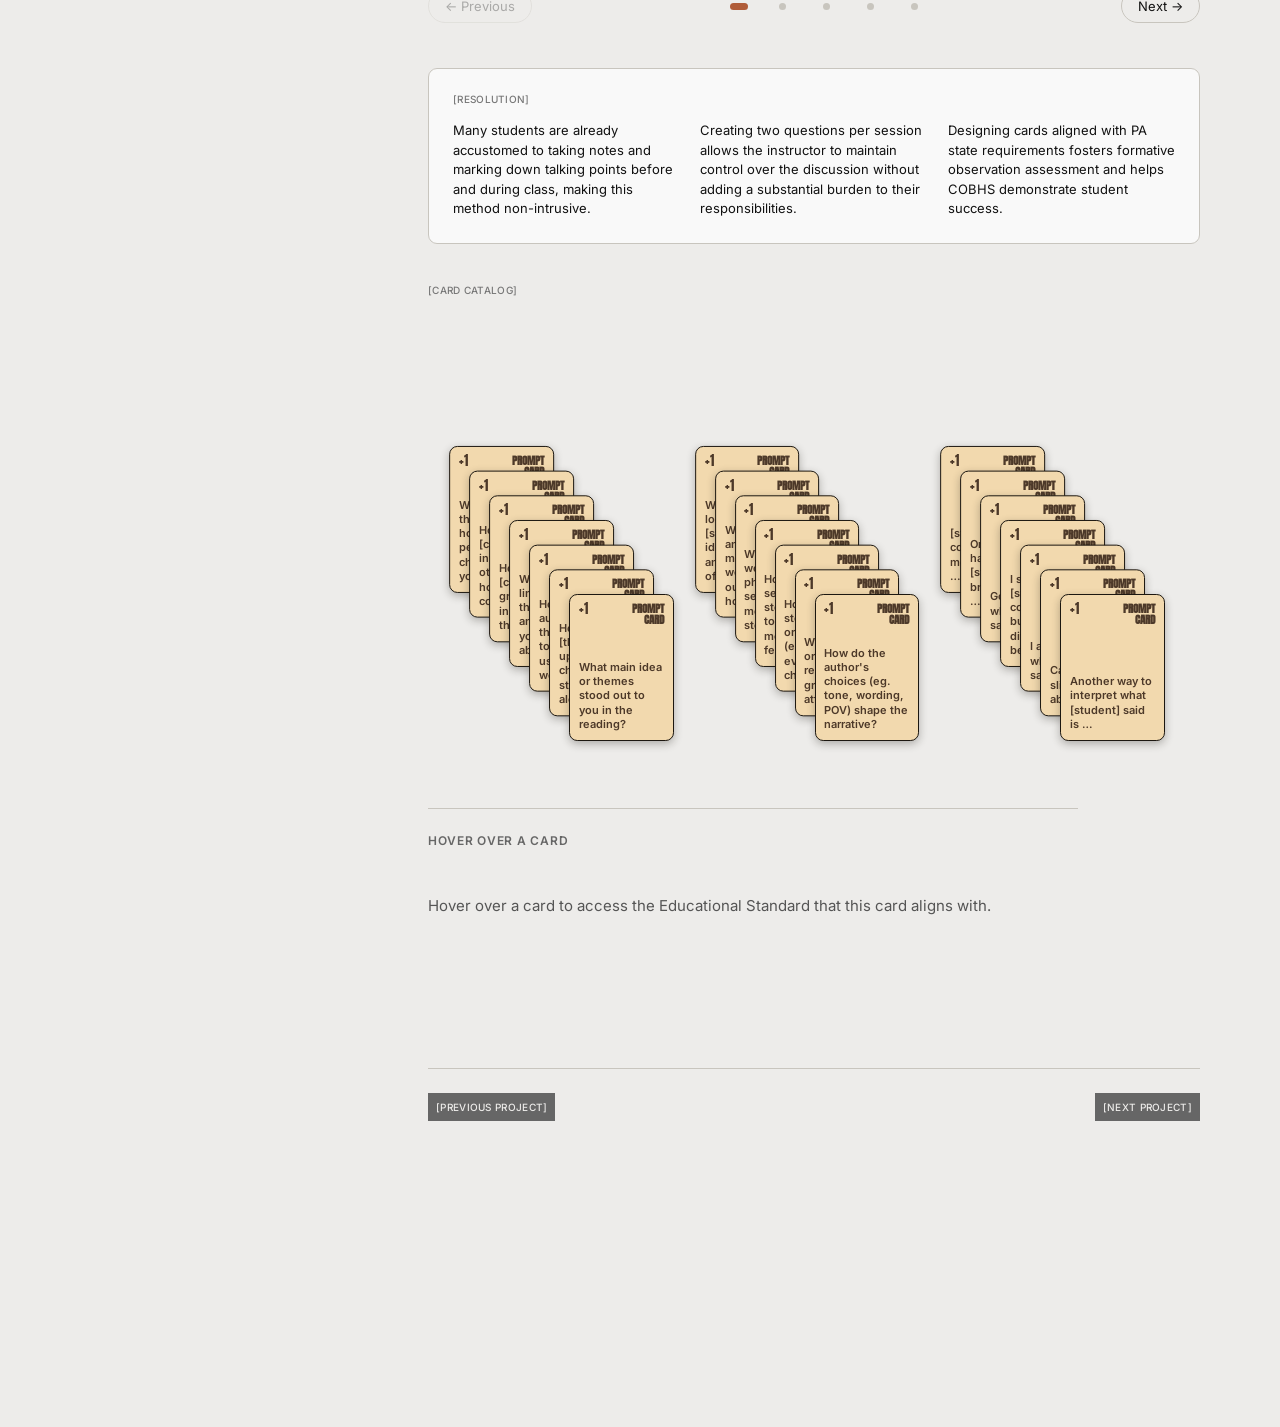
==== commit 69337b85: "Switch to Literata, add course screenshots, and refresh the home page Move the site's serif from Fra" ====
--- a/chatterbox.html
+++ b/chatterbox.html
@@ -7,7 +7,7 @@
 <meta name="description" content="Case study: a mixed modality product to foster and gamify in-class discussion for Grade 10-12 literature students.">
 <link rel="preconnect" href="https://fonts.googleapis.com">
 <link rel="preconnect" href="https://fonts.gstatic.com" crossorigin>
-<link href="https://fonts.googleapis.com/css2?family=Anton&family=Fraunces:opsz,wght@9..144,400;9..144,500;9..144,600&family=Inter:wght@400;500;600;700&family=Space+Grotesk:wght@400;700&display=swap" rel="stylesheet">
+<link href="https://fonts.googleapis.com/css2?family=Anton&family=Literata:opsz,wght@7..72,400;7..72,500;7..72,600&family=Inter:wght@400;500;600;700&family=Space+Grotesk:wght@400;700&display=swap" rel="stylesheet">
 <link rel="stylesheet" href="styles.css">
 </head>
 <body>
@@ -172,7 +172,7 @@
       <div class="xm-intro">
         <div>
           <p class="xm-scene-eyebrow">Learner Experience Map</p>
-          <h2 style="margin:8px 0 0; font-family:'Fraunces', Georgia, serif; font-weight:500; font-size:32px; line-height:1.15; letter-spacing:-1px; color:var(--text-primary);">Step through the ChatterBox experience</h2>
+          <h2 style="margin:8px 0 0; font-family:var(--font-serif); font-weight:500; font-size:32px; line-height:1.15; letter-spacing:-1px; color:var(--text-primary);">Step through the ChatterBox experience</h2>
         </div>
         <p class="xm-credit">Learning Media Design &mdash; team project with <strong>Mufei He</strong>, <strong>Della Ouyang</strong>, <strong>Elizabeth Szeto</strong> &amp; <strong>Sandy Zhao</strong>.</p>
 
--- a/styles.css
+++ b/styles.css
@@ -12,6 +12,7 @@
   --footer-muted: #8c8a85;
   --sidebar-width: 302px;
   --gutter: 80px;
+  --font-serif: "Literata", Georgia, serif;
 }
 
 * {
@@ -235,14 +236,15 @@
 
 .hero p {
   margin: 0;
-  font-family: "Fraunces", Georgia, serif;
+  font-family: var(--font-serif);
   font-optical-sizing: auto;
   font-weight: 500;
   font-size: 44px;
   line-height: 1.25;
-  letter-spacing: -2px;
+  letter-spacing: -1.5px;
   color: var(--text-primary);
   max-width: 772px;
+  text-wrap: balance;
 }
 
 .group {
@@ -262,6 +264,7 @@
 }
 
 .table {
+  --grid-join: 0px;
   display: flex;
   flex-direction: column;
   width: 100%;
@@ -272,7 +275,8 @@
   grid-template-columns: 80px 1fr 160px 100px;
   align-items: center;
   column-gap: 16px;
-  padding: 8px 16px;
+  margin-left: calc(var(--grid-join) * -1);
+  padding: 8px 16px 8px calc(16px + var(--grid-join));
   border-bottom: 1px solid var(--border);
   transition: background 0.15s ease;
 }
@@ -470,12 +474,12 @@
 .case-title {
   margin: 0;
   text-wrap: balance;
-  font-family: "Fraunces", Georgia, serif;
+  font-family: var(--font-serif);
   font-optical-sizing: auto;
   font-weight: 500;
   font-size: 44px;
   line-height: 1.25;
-  letter-spacing: -2px;
+  letter-spacing: -1.5px;
   color: var(--text-primary);
 }
 
@@ -1480,7 +1484,7 @@
 }
 
 .footer-brand .footer-name {
-  font-family: "Fraunces", Georgia, serif;
+  font-family: var(--font-serif);
   font-weight: 600;
   font-size: 28px;
   color: var(--text-primary);
@@ -2033,7 +2037,7 @@
   position: relative;
   z-index: 2;
   margin: 0 0 8px;
-  font-family: "Fraunces", Georgia, serif;
+  font-family: var(--font-serif);
   font-optical-sizing: auto;
   font-weight: 500;
   font-size: 20px;
@@ -2373,7 +2377,7 @@
 
 .xm-scene-title {
   margin: 0;
-  font-family: "Fraunces", Georgia, serif;
+  font-family: var(--font-serif);
   font-weight: 500;
   font-size: 28px;
   line-height: 1.2;
@@ -2599,7 +2603,7 @@
 }
 
 .xm-teaser-title {
-  font-family: "Fraunces", Georgia, serif;
+  font-family: var(--font-serif);
   font-weight: 500;
   font-size: 20px;
   line-height: 1.25;
@@ -2941,9 +2945,6 @@
   color: var(--text-primary);
 }
 
-.about-block .btn {
-  margin-top: 16px;
-}
 
 .sidebar-meta {
   display: flex;
@@ -3030,3 +3031,45 @@
 .project-nav .btn:only-child {
   margin-left: auto;
 }
+
+.row--static {
+  cursor: default;
+}
+
+.row--static:hover {
+  background: none;
+}
+
+.row--static .view {
+  color: var(--text-secondary);
+}
+
+.course-shots {
+  display: grid;
+  grid-template-columns: 1fr 1fr;
+  gap: 12px;
+  width: 100%;
+}
+
+.course-shots img,
+.glance-shot {
+  display: block;
+  width: 100%;
+  height: auto;
+  border: 1px solid var(--border);
+  border-radius: 4px;
+}
+
+@media (max-width: 720px) {
+  .course-shots {
+    grid-template-columns: 1fr;
+  }
+}
+
+.glance-link {
+  display: block;
+}
+
+.glance-btn {
+  margin-top: 4px;
+}
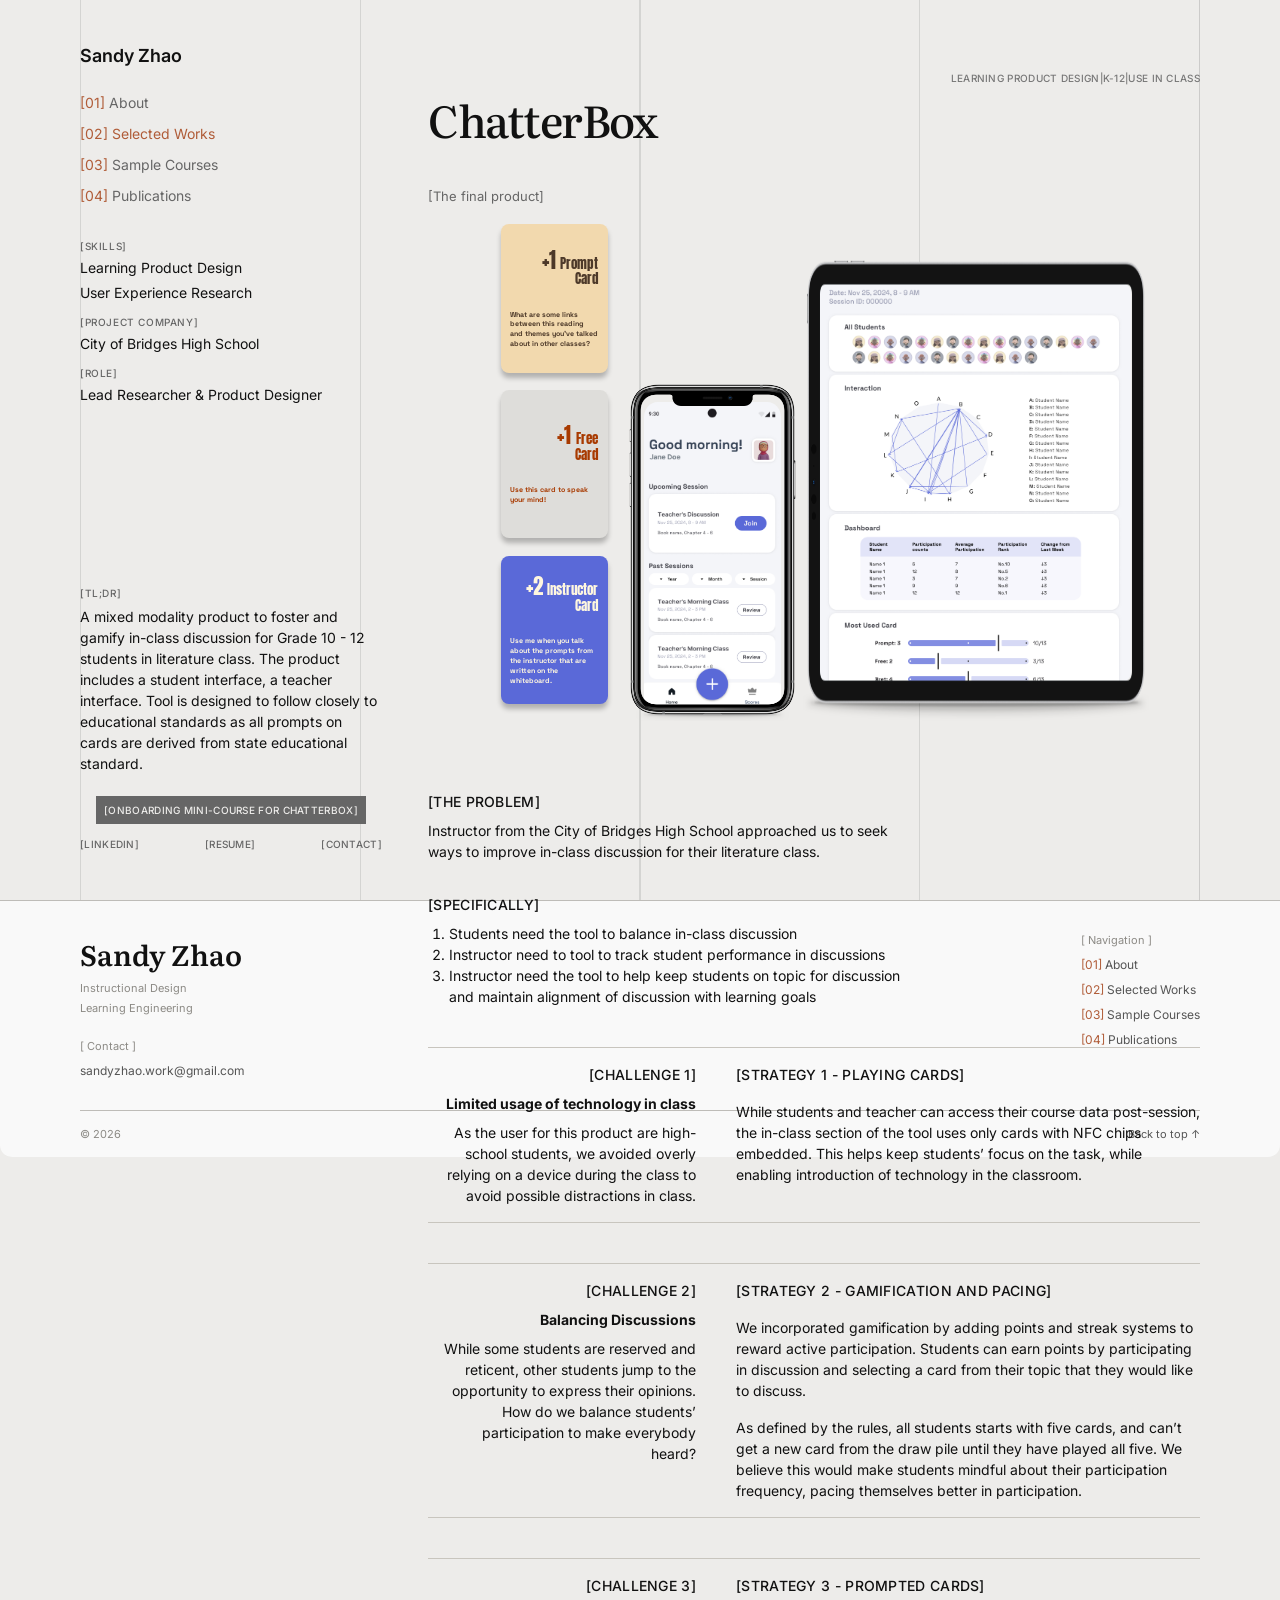
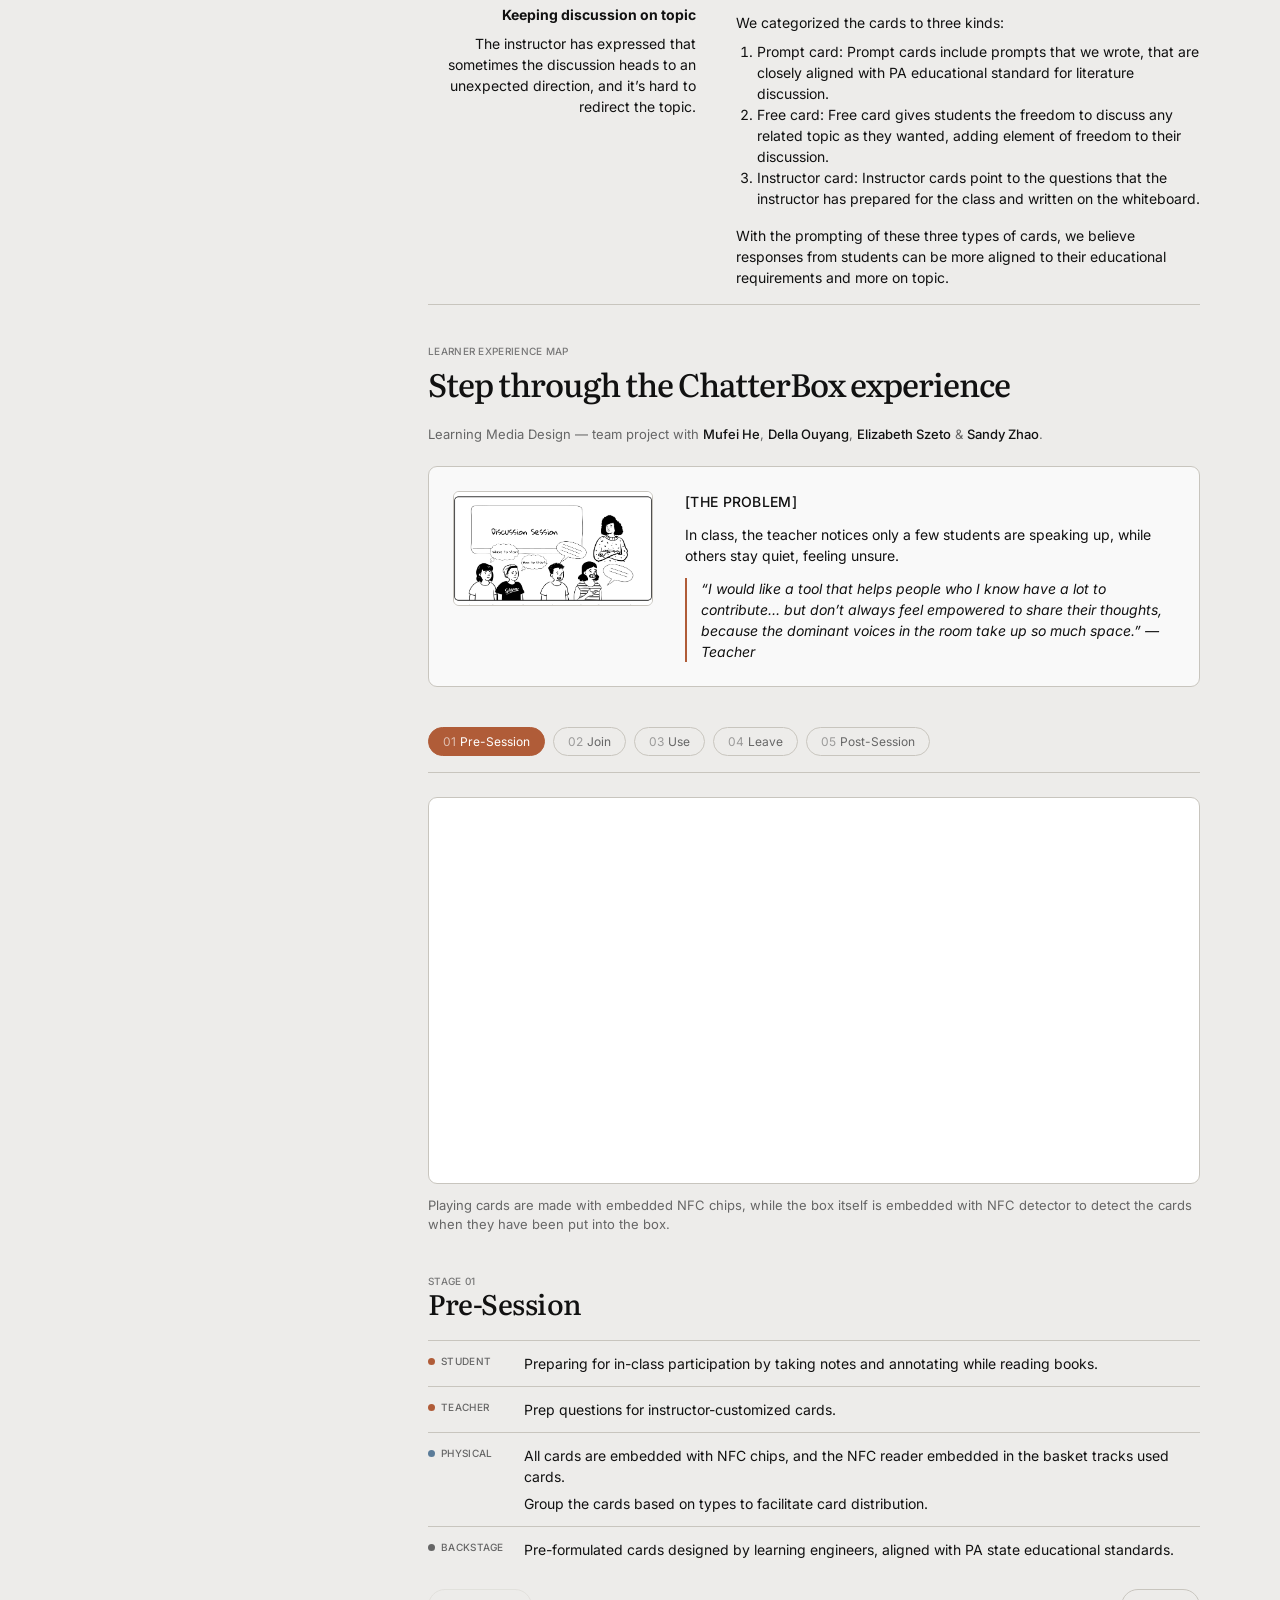
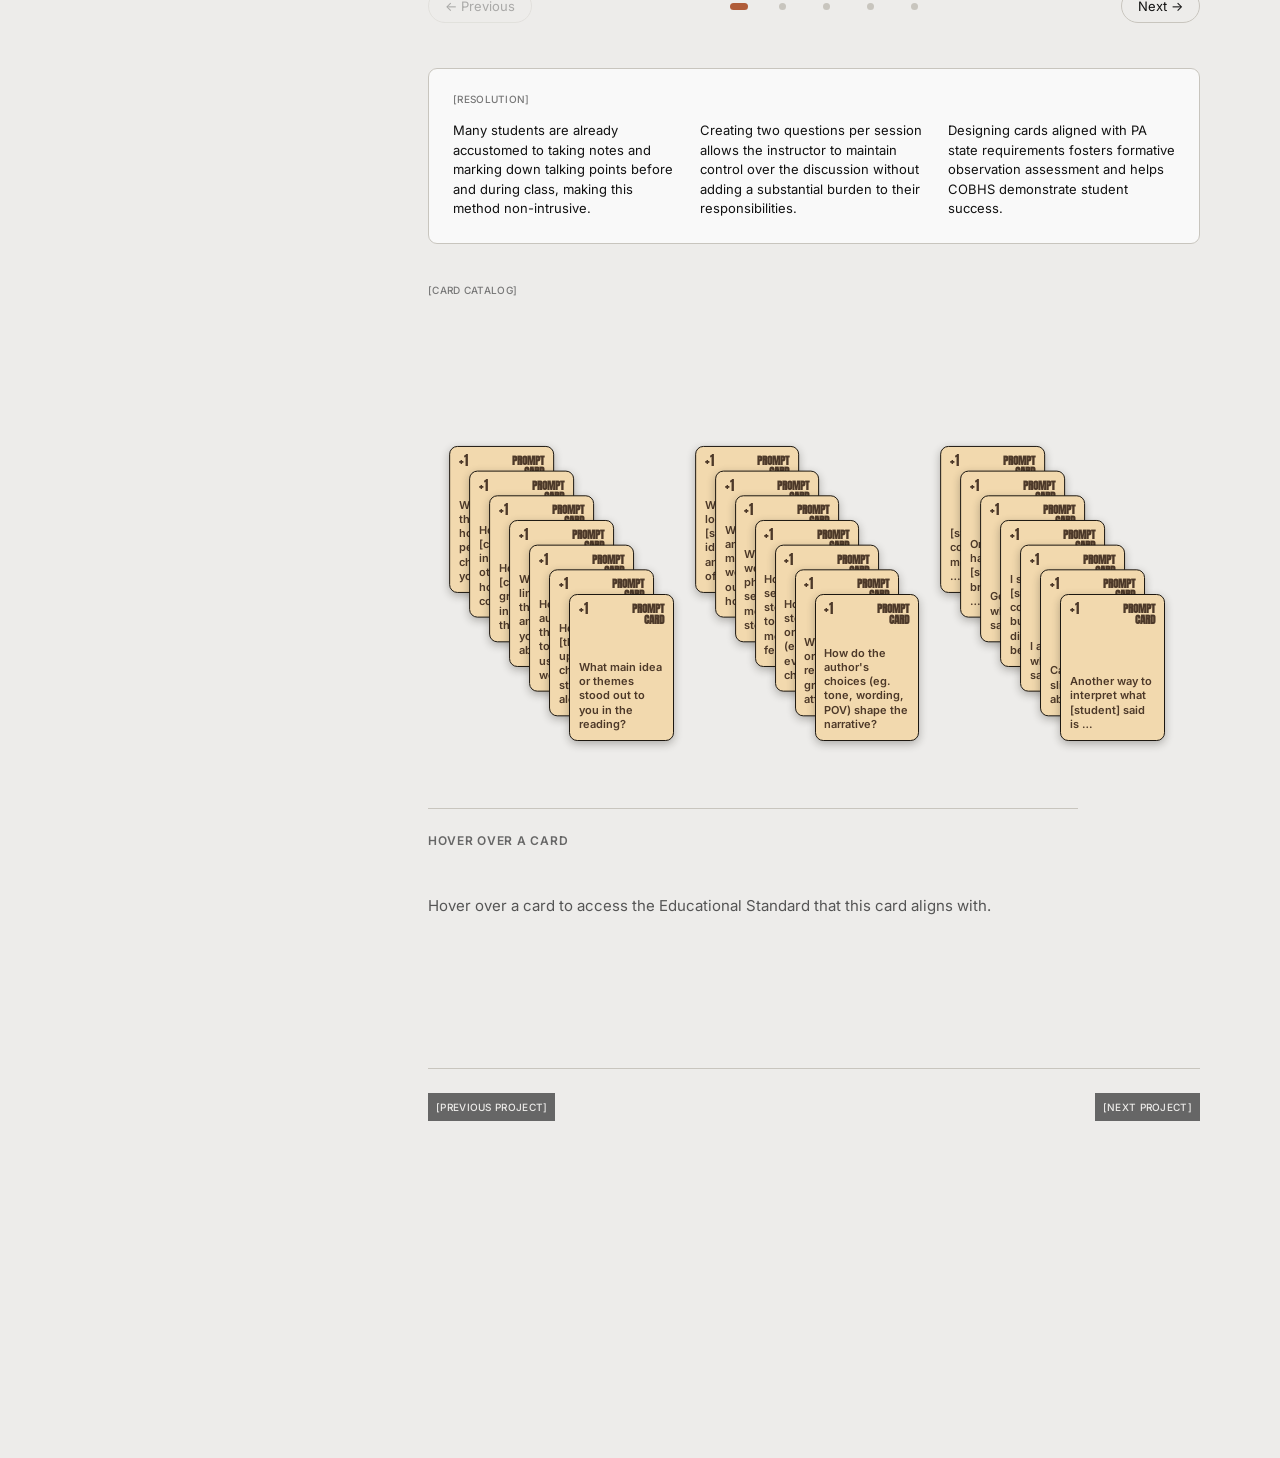
==== commit 9ab84f71: "Add LinkedIn link and footer email, and tidy the front page status card Point every LinkedIn link at" ====
--- a/chatterbox.html
+++ b/chatterbox.html
@@ -52,9 +52,9 @@
       <a class="btn btn--center" href="#">[Onboarding Mini-Course for ChatterBox]</a>
 
       <div class="preview-links">
-        <a href="#" target="_blank" rel="noopener">[LinkedIn]</a>
+        <a href="https://www.linkedin.com/in/yiyang-zhao-2a134928a/" target="_blank" rel="noopener">[LinkedIn]</a>
         <a href="#" target="_blank" rel="noopener">[Resume]</a>
-        <a href="mailto:sandyzhao.work@gmail.com">[Contact]</a>
+        <a href="mailto:sandyzhao.work@gmail.com?subject=Hello%20from%20your%20portfolio">[Contact]</a>
       </div>
     </div>
   </aside>
@@ -446,6 +446,10 @@
       <p class="footer-name">Sandy Zhao</p>
       <p class="footer-tagline">Instructional Design</p>
       <p class="footer-tagline">Learning Engineering</p>
+      <div class="footer-contact">
+        <span class="footer-nav-label">[ Contact ]</span>
+        <a href="mailto:sandyzhao.work@gmail.com?subject=Hello%20from%20your%20portfolio">sandyzhao.work@gmail.com</a>
+      </div>
     </div>
     <nav class="footer-nav" aria-label="Footer navigation">
       <span class="footer-nav-label">[ Navigation ]</span>
--- a/styles.css
+++ b/styles.css
@@ -134,14 +134,14 @@
   display: flex;
   flex-direction: column;
   justify-content: flex-end;
-  gap: 10px;
+  gap: 16px;
 }
 
 .glance-card {
   display: flex;
   flex-direction: column;
-  gap: 8px;
-  padding: 12px 10px 4px;
+  gap: 4px;
+  padding: 0;
 }
 
 .glance-status {
@@ -149,7 +149,7 @@
   align-items: center;
   gap: 6px;
   margin: 0;
-  font-size: 12px;
+  font-size: 13px;
   font-weight: 500;
   color: var(--text-primary);
 }
@@ -165,18 +165,18 @@
 .glance-location {
   margin: 0;
   font-size: 12px;
-  color: var(--text-meta);
+  color: var(--text-secondary);
 }
 
 .glance-tags {
   display: flex;
   flex-wrap: wrap;
   gap: 6px;
-  margin-top: 2px;
+  margin-top: 12px;
 }
 
 .glance-tag {
-  font-size: 10px;
+  font-size: 11px;
   font-weight: 500;
   padding: 3px 8px;
   border-radius: 100px;
@@ -190,7 +190,7 @@
   align-items: center;
   justify-content: space-between;
   width: 100%;
-  padding: 0 10px 10px;
+  padding: 0 0 10px;
   font-weight: 500;
   font-size: 10px;
   letter-spacing: 0.3px;
@@ -1502,12 +1502,14 @@
   gap: 10px;
 }
 
-.footer-nav .footer-nav-label {
+.footer-nav .footer-nav-label,
+.footer-contact .footer-nav-label {
   font-size: 11px;
   color: var(--footer-muted);
 }
 
-.footer-nav a {
+.footer-nav a,
+.footer-contact a {
   font-size: 12px;
   color: var(--text-muted);
 }
@@ -1516,8 +1518,21 @@
   color: var(--accent);
 }
 
-.footer-nav a:hover {
-  color: var(--text-primary);
+.footer-nav a:hover,
+.footer-contact a:hover {
+  color: var(--text-primary);
+}
+
+.footer-contact {
+  display: flex;
+  flex-direction: column;
+  gap: 10px;
+  margin-top: 24px;
+}
+
+.footer-contact a {
+  width: fit-content;
+  transition: color 150ms ease-out;
 }
 
 .footer-bottom {
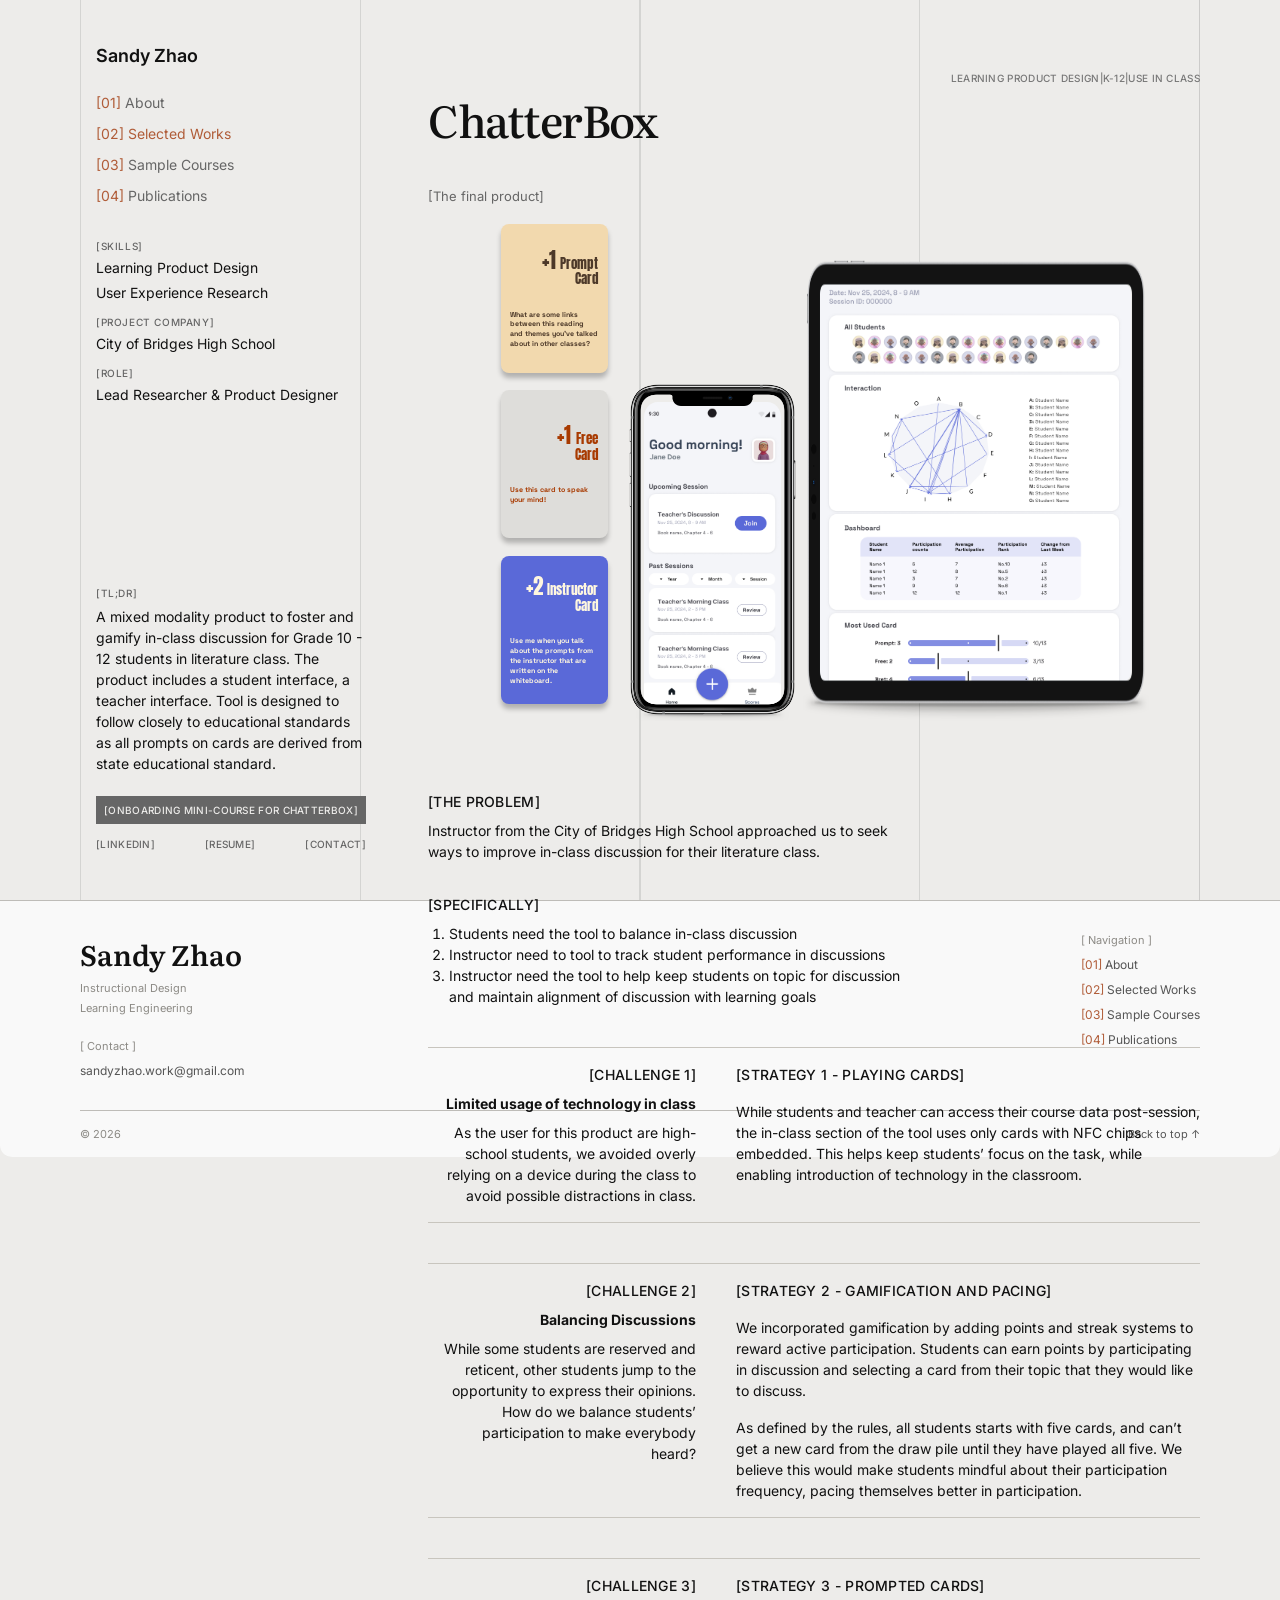
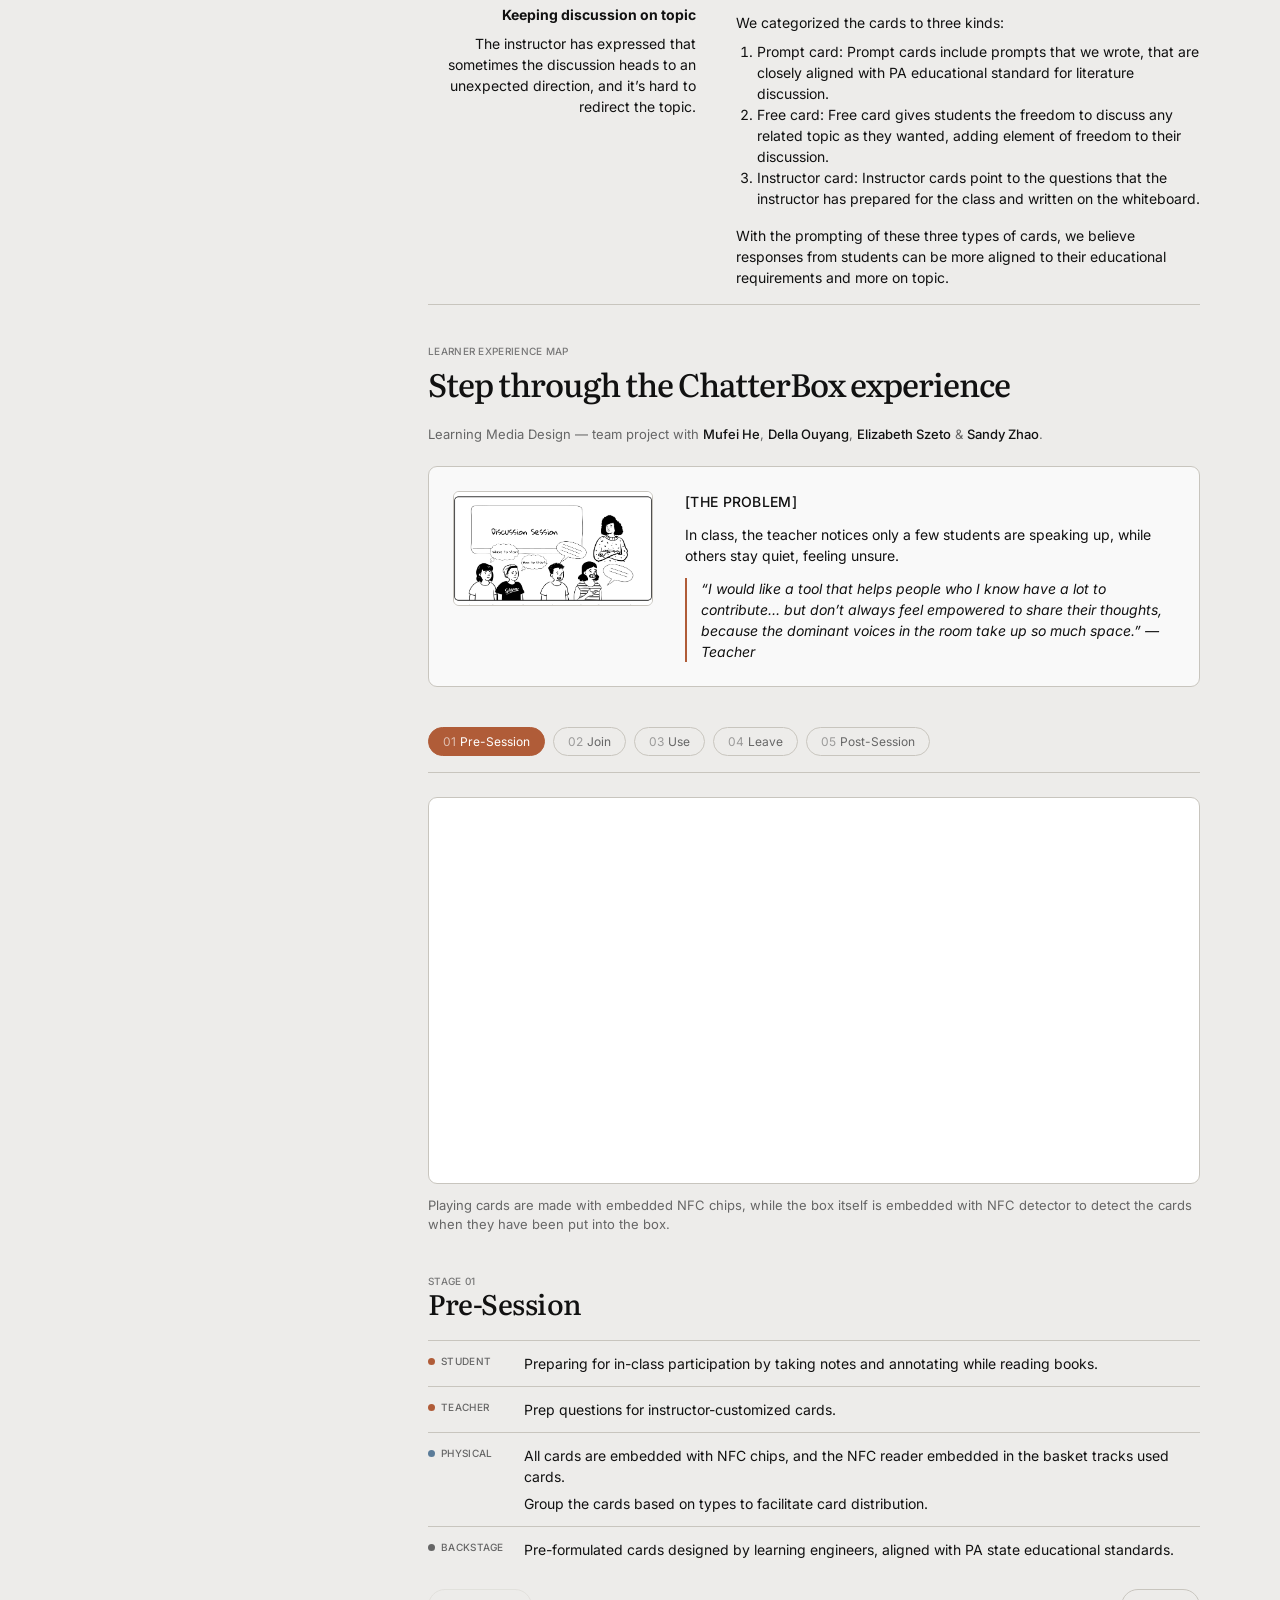
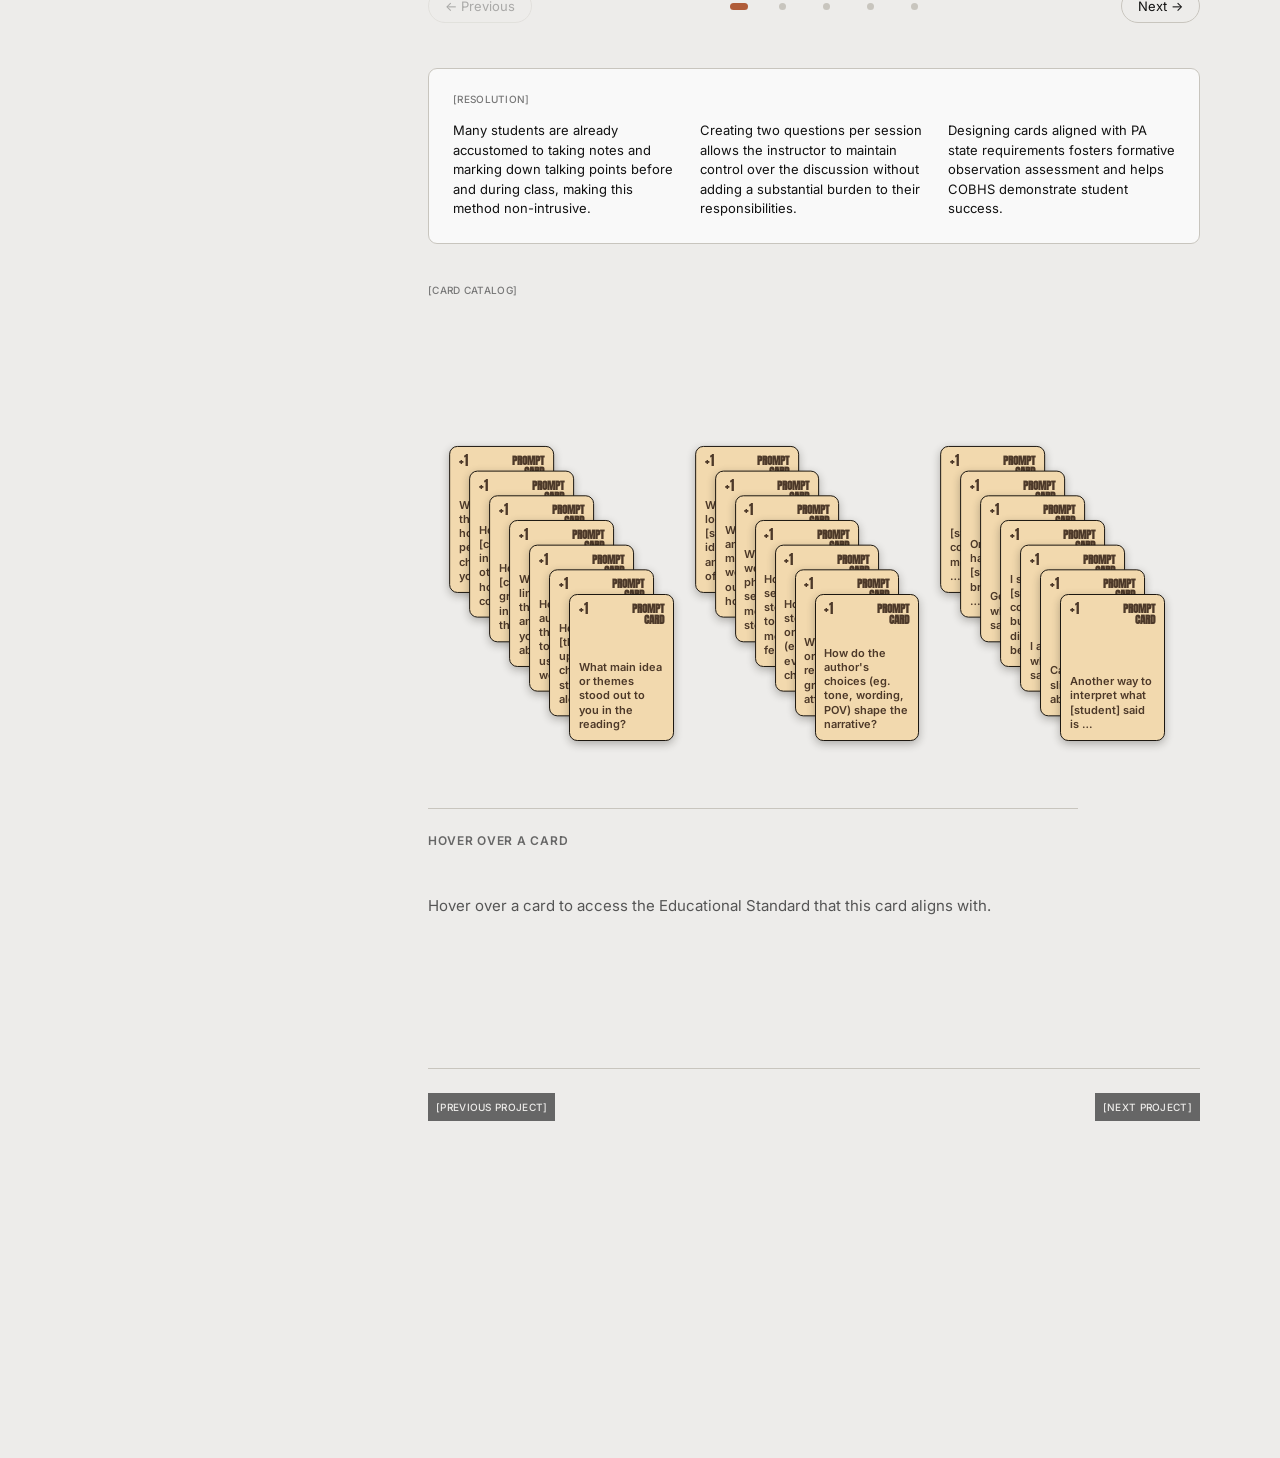
==== commit 2b77242d: "Add a real resume page and wire up the Resume link sitewide Add resume.html, redesigned to match the" ====
--- a/chatterbox.html
+++ b/chatterbox.html
@@ -7,8 +7,10 @@
 <meta name="description" content="Case study: a mixed modality product to foster and gamify in-class discussion for Grade 10-12 literature students.">
 <link rel="preconnect" href="https://fonts.googleapis.com">
 <link rel="preconnect" href="https://fonts.gstatic.com" crossorigin>
-<link href="https://fonts.googleapis.com/css2?family=Anton&family=Literata:opsz,wght@7..72,400;7..72,500;7..72,600&family=Inter:wght@400;500;600;700&family=Space+Grotesk:wght@400;700&display=swap" rel="stylesheet">
+<link href="https://fonts.googleapis.com/css2?family=Anton&family=Literata:opsz,wght@7..72,200..900&family=Inter:wght@400;500;600;700&family=Space+Grotesk:wght@400;700&display=swap" rel="stylesheet">
 <link rel="stylesheet" href="styles.css">
+<script src="cursor.js" defer></script>
+<script src="title-motion.js" defer></script>
 </head>
 <body>
 
@@ -53,7 +55,7 @@
 
       <div class="preview-links">
         <a href="https://www.linkedin.com/in/yiyang-zhao-2a134928a/" target="_blank" rel="noopener">[LinkedIn]</a>
-        <a href="#" target="_blank" rel="noopener">[Resume]</a>
+        <a href="resume.html" target="_blank" rel="noopener">[Resume]</a>
         <a href="mailto:sandyzhao.work@gmail.com?subject=Hello%20from%20your%20portfolio">[Contact]</a>
       </div>
     </div>
--- a/styles.css
+++ b/styles.css
@@ -82,6 +82,7 @@
   top: 40px;
   width: var(--sidebar-width);
   flex-shrink: 0;
+  padding: 0 16px;
   display: flex;
   flex-direction: column;
   gap: 24px;
@@ -109,8 +110,7 @@
   font-size: 14px;
   line-height: 1.5;
   color: var(--text-secondary);
-  width: 270px;
-  max-width: 100%;
+  width: 100%;
   margin-top: -5px;
 }
 
@@ -417,7 +417,13 @@
   flex: 1;
   min-height: 0;
   overflow-y: auto;
-  scrollbar-width: thin;
+  /* Content normally fits; this stays a silent safety valve for very short
+     windows, so the scrollbar itself shouldn't be visible. */
+  scrollbar-width: none;
+}
+
+.sidebar-brief::-webkit-scrollbar {
+  display: none;
 }
 
 .sidebar-brief > :first-child {
@@ -3088,3 +3094,80 @@
 .glance-btn {
   margin-top: 4px;
 }
+
+/* ---------- Custom cursor (see cursor.js) ---------- */
+
+html.has-custom-cursor,
+html.has-custom-cursor * {
+  cursor: none !important;
+}
+
+/* Keep the real cursor where a dot would be wrong: typing, and inside the
+   embedded prototype. */
+html.has-custom-cursor textarea,
+html.has-custom-cursor input,
+html.has-custom-cursor select {
+  cursor: text !important;
+}
+
+html.cursor-away,
+html.cursor-away * {
+  cursor: auto !important;
+}
+
+.cursor-dot,
+.cursor-line {
+  position: fixed;
+  top: 0;
+  left: 0;
+  z-index: 1000;
+  pointer-events: none;
+  opacity: 0;
+}
+
+.cursor-dot {
+  width: 8px;
+  height: 8px;
+  margin: -4px 0 0 -4px;
+  border-radius: 2px;
+  background: var(--accent);
+  transition: opacity 150ms ease-out, scale 150ms ease-out;
+}
+
+.cursor-dot.is-active {
+  scale: 1.75;
+}
+
+.cursor-line {
+  background: rgba(17, 17, 17, 0.16);
+  transition: opacity 150ms ease-out;
+}
+
+.cursor-line--v {
+  width: 1px;
+  height: 100vh;
+}
+
+.cursor-line--h {
+  width: 100vw;
+  height: 1px;
+}
+
+html.has-custom-cursor:not(.cursor-away) .cursor-dot,
+html.has-custom-cursor:not(.cursor-away) .cursor-line {
+  opacity: 1;
+}
+
+@media (prefers-reduced-motion: reduce) {
+  .cursor-line {
+    display: none;
+  }
+}
+
+/* Lines are frozen at their resting breaks by title-motion.js so the
+   weight animation never re-wraps the title. */
+.title-line {
+  display: block;
+  white-space: nowrap;
+  transform-origin: 0 100%;
+}
